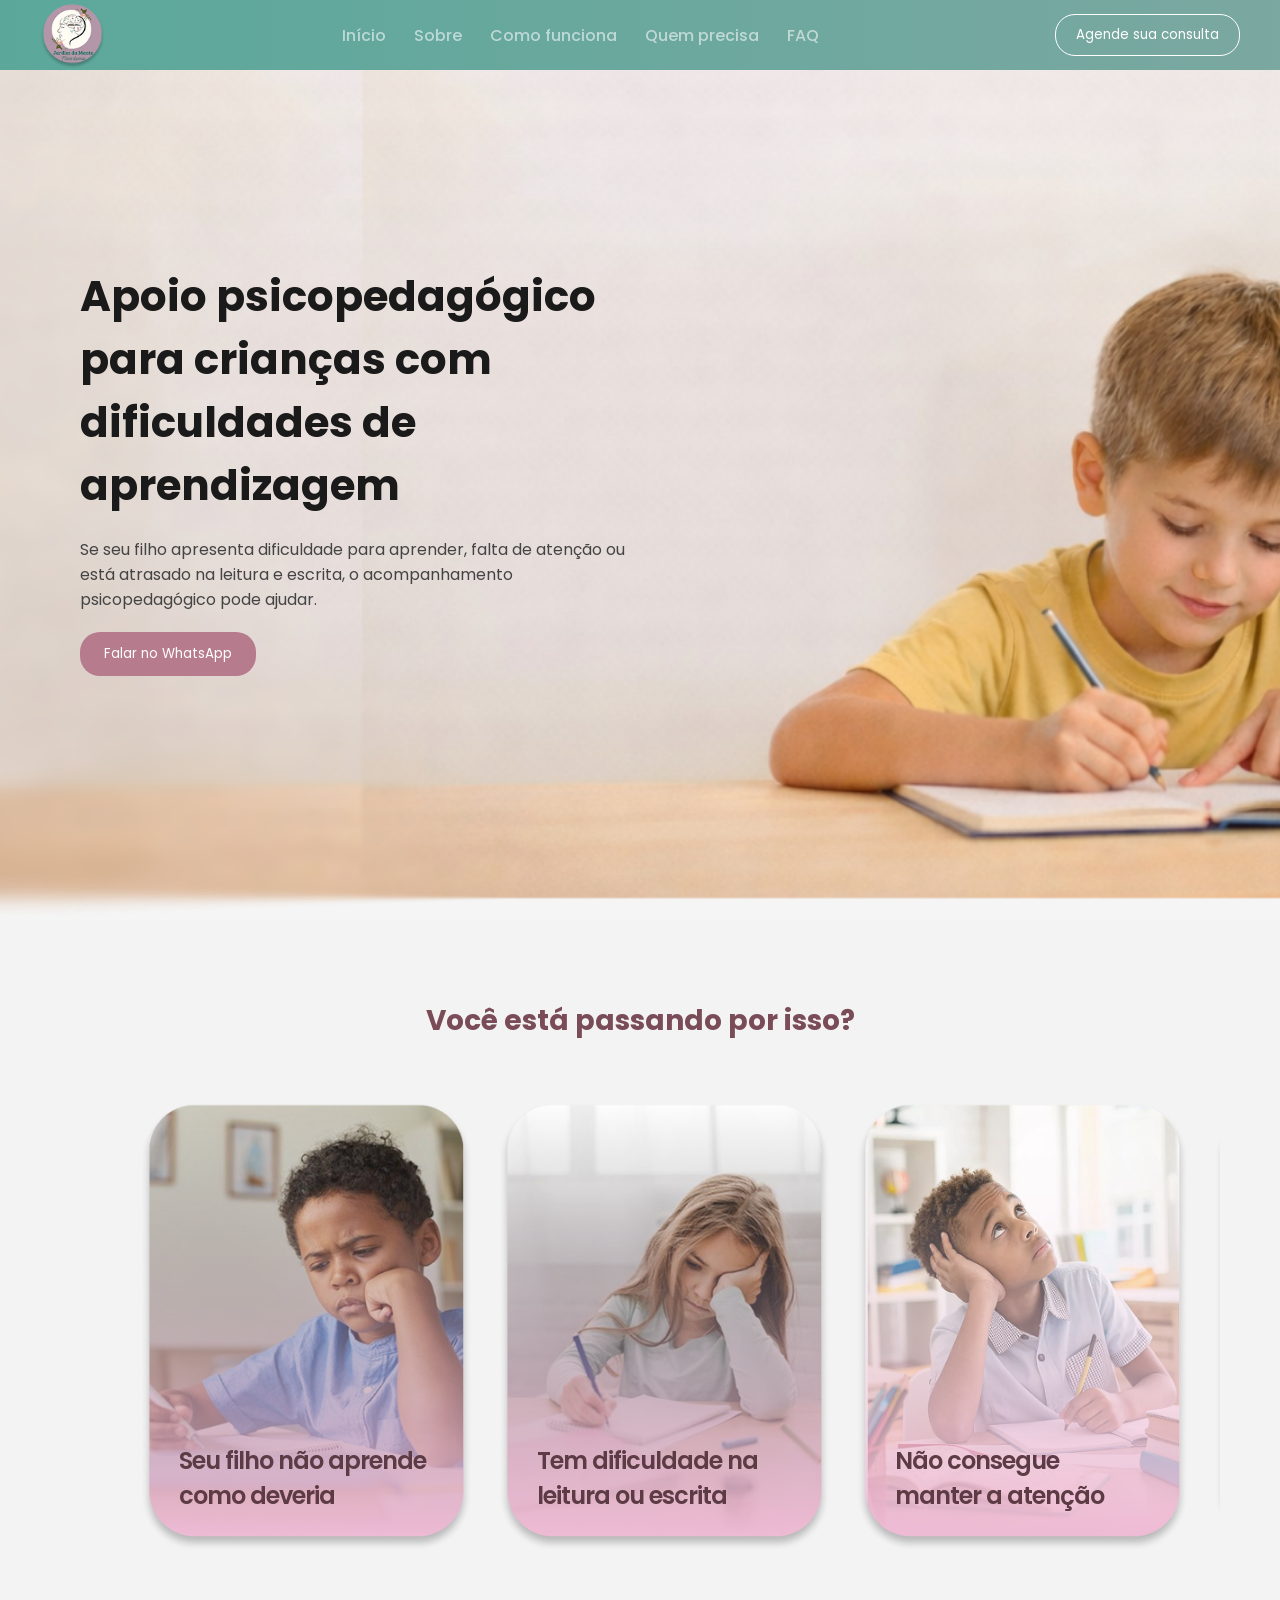
==== index.html @ 5e6b03bd "." ====
<!DOCTYPE html>
<html lang="pt-br">
<head>
  <meta charset="UTF-8">
  <title>Psicopedagogia</title>
  <link rel="stylesheet" href="style.css">

<link rel="icon" href="img/android-chrome-192x192.png" sizes="192x192">
<link rel="icon" href="img/android-chrome-512x512.png" sizes="512x512">
  <link href="https://fonts.googleapis.com/css2?family=Poppins:wght@300;400;500;600;700&display=swap" rel="stylesheet">
</head>
<body>

<header>
  <div class="container-header">

    <div class="logo">
      <img src="img/logo.png" alt="">
    </div>

    <nav>
      <a href="#hero">Início</a>
      <a href="#problema">Sobre</a>
      <a href="#">Como funciona</a>
      <a href="#">Quem precisa</a>
      <a href="#">FAQ</a>
    </nav>

    <button onclick="whatsapp()">Agende sua consulta</button>

  </div>
</header>

<section class="hero" >
  <div class="hero-text" id="hero">
    <h1>
      Apoio psicopedagógico para crianças com dificuldades de aprendizagem
    </h1>

    <p>
      Se seu filho apresenta dificuldade para aprender, falta de atenção ou está atrasado na leitura e escrita,
      o acompanhamento psicopedagógico pode ajudar.
    </p>

    <button onclick="whatsapp()">Falar no WhatsApp</button>
  </div>

  <div class="hero-img"></div>
</section>

<section class="problemas" id="problema">
  <h2>Você está passando por isso?</h2>

  <div class="carrossel">

    <div class="card">
      <img src="img/dor1.png" alt="">
      <p>Seu filho não aprende como deveria</p>
    </div>

    <div class="card">
      <img src="img/dor2.png" alt="">
      <p>Tem dificuldade na leitura ou escrita</p>
    </div>

    <div class="card">
      <img src="img/dor3.png" alt="">
      <p>Não consegue manter a atenção</p>
    </div>

    <div class="card">
      <img src="img/dor4.png" alt="">
      <p>A escola já sinalizou dificuldades</p>
    </div>

    <div class="card">
      <img src="img/dor5.png" alt="">
      <p>Parece estar ficando para trás</p>
    </div>

  </div>
</section>

<script src="script.js"></script>
</body>
</html>
---- style.css ----
*{
  margin: 0;
  padding: 0;
  box-sizing: border-box;
  font-family: 'Poppins', sans-serif;
}   

body{
  background: #f5f5f5;
}
html{
    scroll-behavior: smooth;
}
/* HEADER */
header{
  position: fixed;
  top: 0;
  width: 100%;
  height: 70px;

  z-index: 1000;

  background: linear-gradient(270deg, #d8a7b1, #5ba89b);
  background-size: 400% 400%;
  animation: gradientMove 5s ease infinite;
}

/* 🔥 container centralizado */
.container-header{
  max-width: 1200px;
  margin: 0 auto;

  height: 100%;

  display: flex;
  align-items: center;
  justify-content: space-between;

  padding: 0 0px;
}

/* animação */
@keyframes gradientMove {
  0% { background-position: 0% 50%; }
  50% { background-position: 100% 50%; }
  100% { background-position: 0% 50%; }
}

.logo img{
  width: 65px; /* ajusta aqui se quiser menor */
  height: auto;
  margin-top: 10px;
}
nav a{
  margin: 0 12px;
  font-weight: 500;
  text-decoration: none;
  color: rgba(255, 255, 255, 0.568);
  cursor: pointer;
  transition: all 0.5s ease-in-out;
}
nav a:hover{
    color: white;
}
header button{
  padding: 10px 20px;
  border-radius: 20px;
  border: none;
  background: transparent;
  border: 1px solid white;
  color: white;
  cursor: pointer;
  transition: 0.3s;
}

header button:hover{
  background: white;
  color: black;
}

/* HERO */
.hero{
  height: 100vh;
  padding: 120px 80px;

  display: flex;
  align-items: center;

  background: url('img/hero.png');
  margin-top: 20px;
  background-size: cover;
}
.hero-text{
  width: 50%;
}

.hero-text h1{
  font-size: 42px;
  margin-bottom: 20px;
  color: #1a1a1a;
}

.hero-text p{
  color: #444;
  margin-bottom: 20px;
}
.hero-text button{
  padding: 12px 24px;
  border-radius: 20px;
  border: none;
  background: #b67b8d;
  color: white;
  cursor: pointer;
  transition: 0.3s;
}

.hero-text button:hover{
  transform: scale(1.05);
}

.problemas{
  padding: 80px 60px;
  background: #f3f3f3;
}

.problemas h2{
  text-align: center;
  margin-bottom: 40px;
  font-size: 28px;
  color: #7a4c58;
}

/* 🔥 CARROSSEL */
.carrossel{
  display: flex;
  gap: 25px;

  overflow-x: auto;
  scroll-behavior: smooth;

  padding: 20px 0 20px 80px; /* só esquerda */
}

/* remove barra feia */
.carrossel::-webkit-scrollbar{
  display: none;
}

/* CARD */
.card{
  min-width: 220px;
  height: 450px;

  
  border-radius: 20px;

  overflow: hidden;
  flex-shrink: 0;

  position: relative;
  cursor: grab;
  transition: 0.3s;
}

.card:hover{
  transform: translateY(-5px);
}

/* IMAGEM */
.card img{
  width: 100%;
  height: 100%;
  object-fit: cover;
  border-radius: 32px;
}

/* TEXTO EM CIMA DA IMAGEM */
.card p{
  position: absolute;
  bottom: 0;
  font-weight: 600;
  width: 85%;
  padding: 15px;
  margin: 24px;
  font-size: 24px;
  color: #5c3b44;
  letter-spacing: -1px;
  
}


@media (max-width: 768px){

  .hero{
    flex-direction: column;
    padding: 100px 20px;
    text-align: center;
  }

  .hero-text{
    width: 100%;
  }

  .hero-text h1{
    font-size: 28px;
  }

  .hero-text p{
    font-size: 14px;
  }

}


@media (max-width: 768px){

  nav{
    display: none; /* depois você pode fazer menu hamburguer */
  }

  header{
    padding: 0 20px;
  }

  .logo img{
    width: 35px;
  }

}

@media (max-width: 768px){

  .carrossel{
    padding-left: 20px;
    gap: 15px;
  }

  .card{
    min-width: 180px;
    height: 240px;
  }

}

@media (max-width: 768px){

  h2{
    font-size: 22px;
  }

}
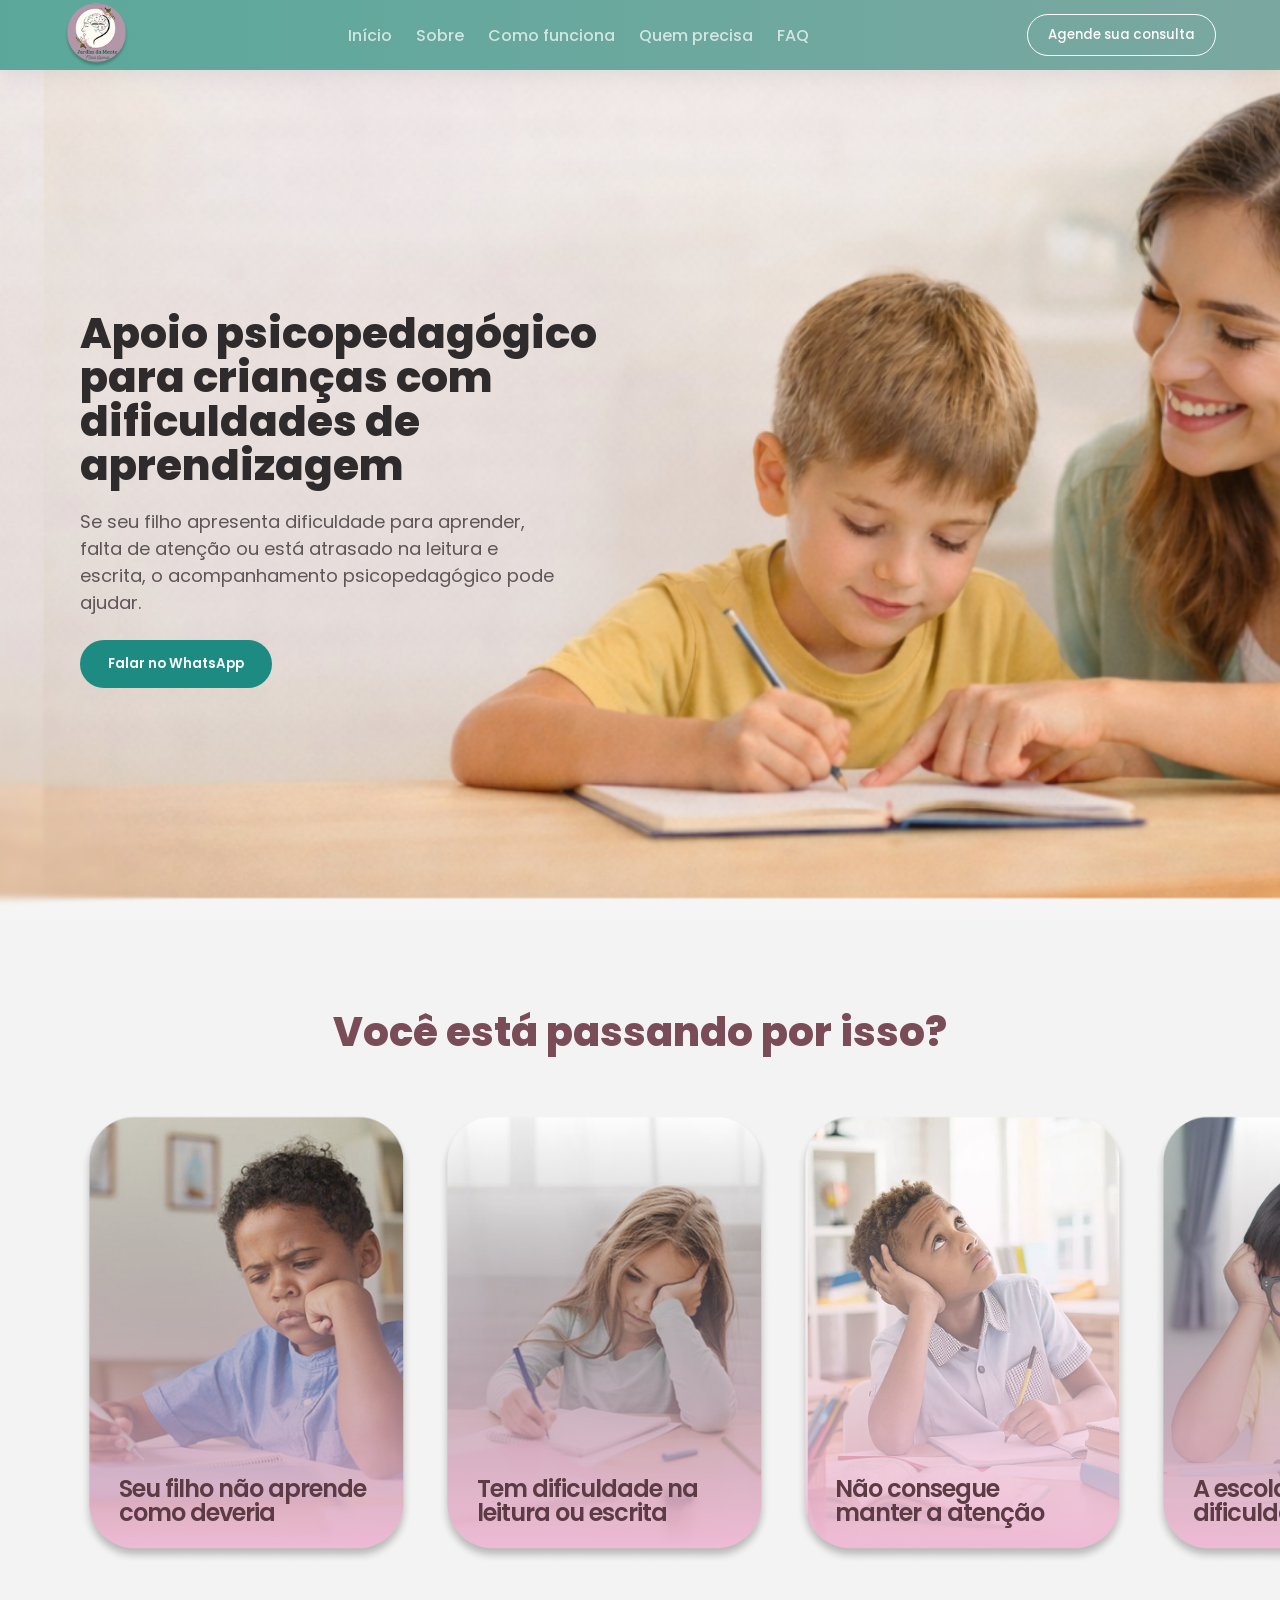
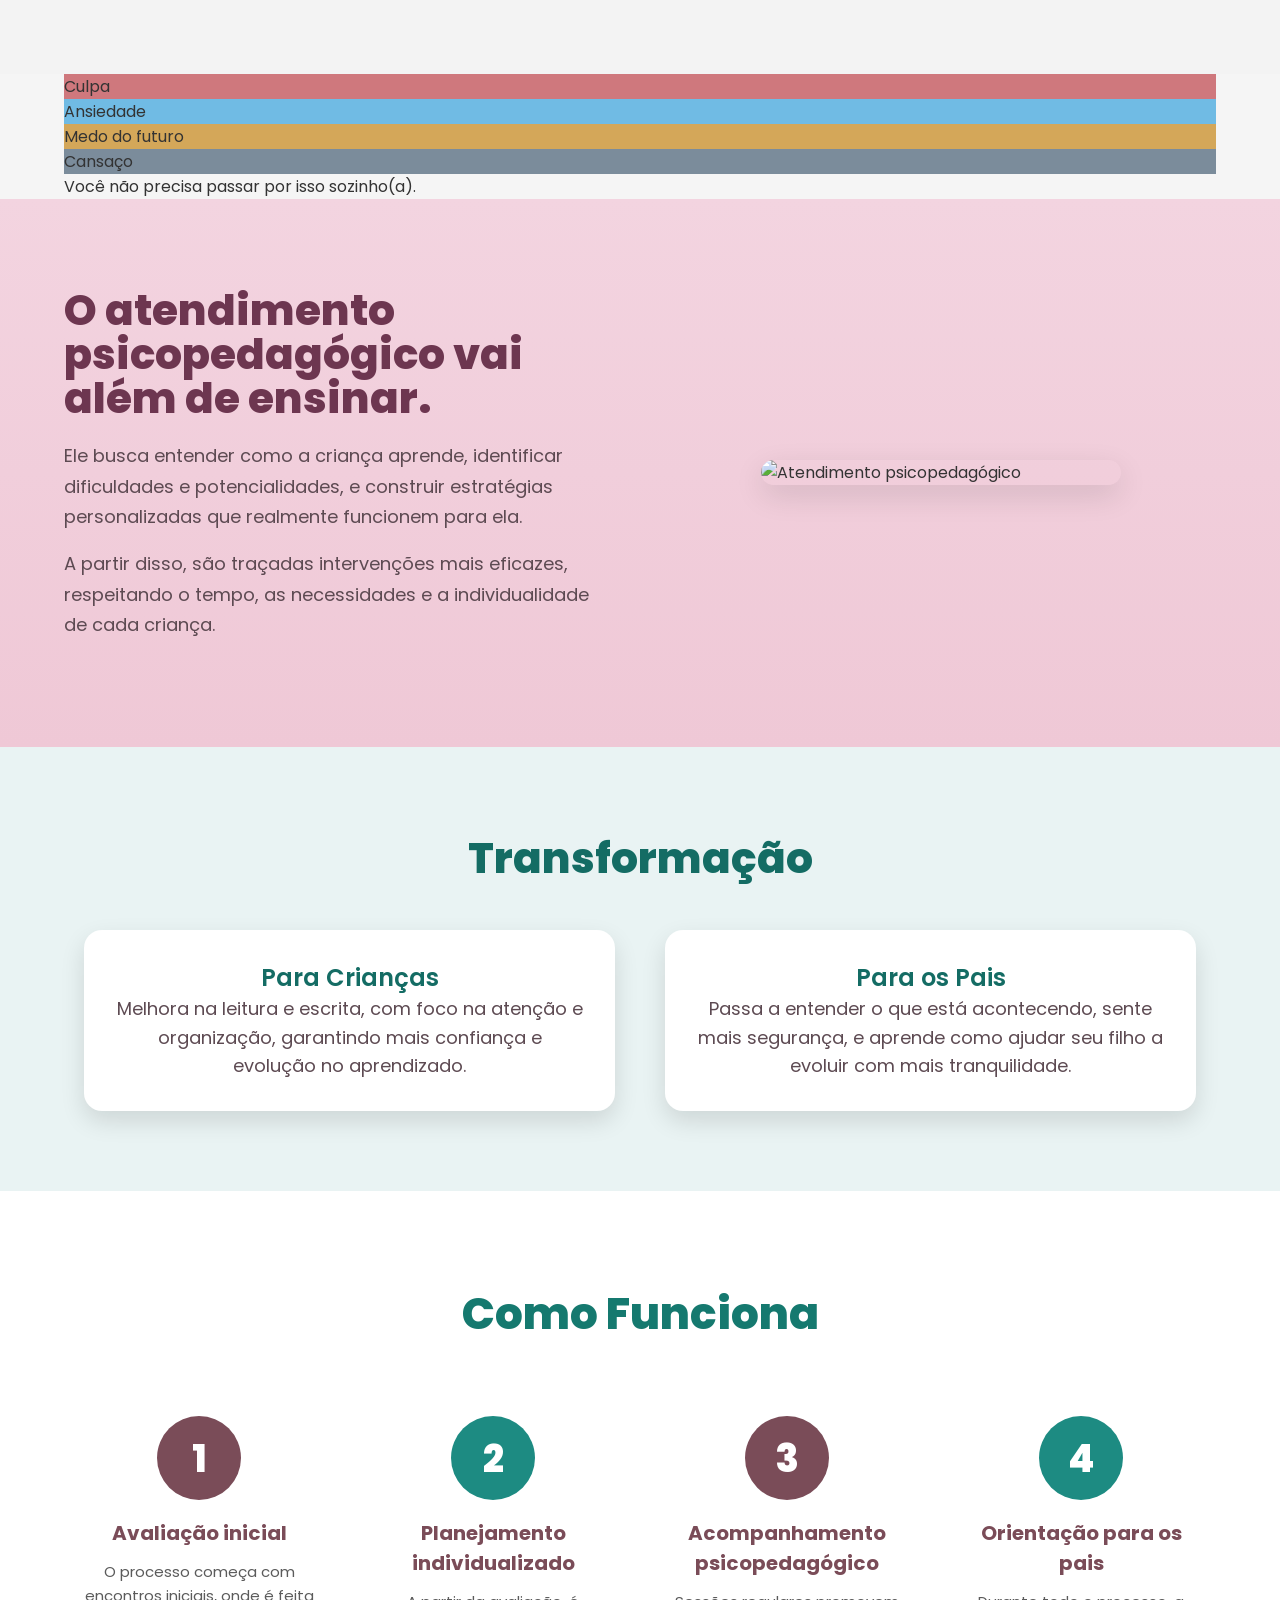
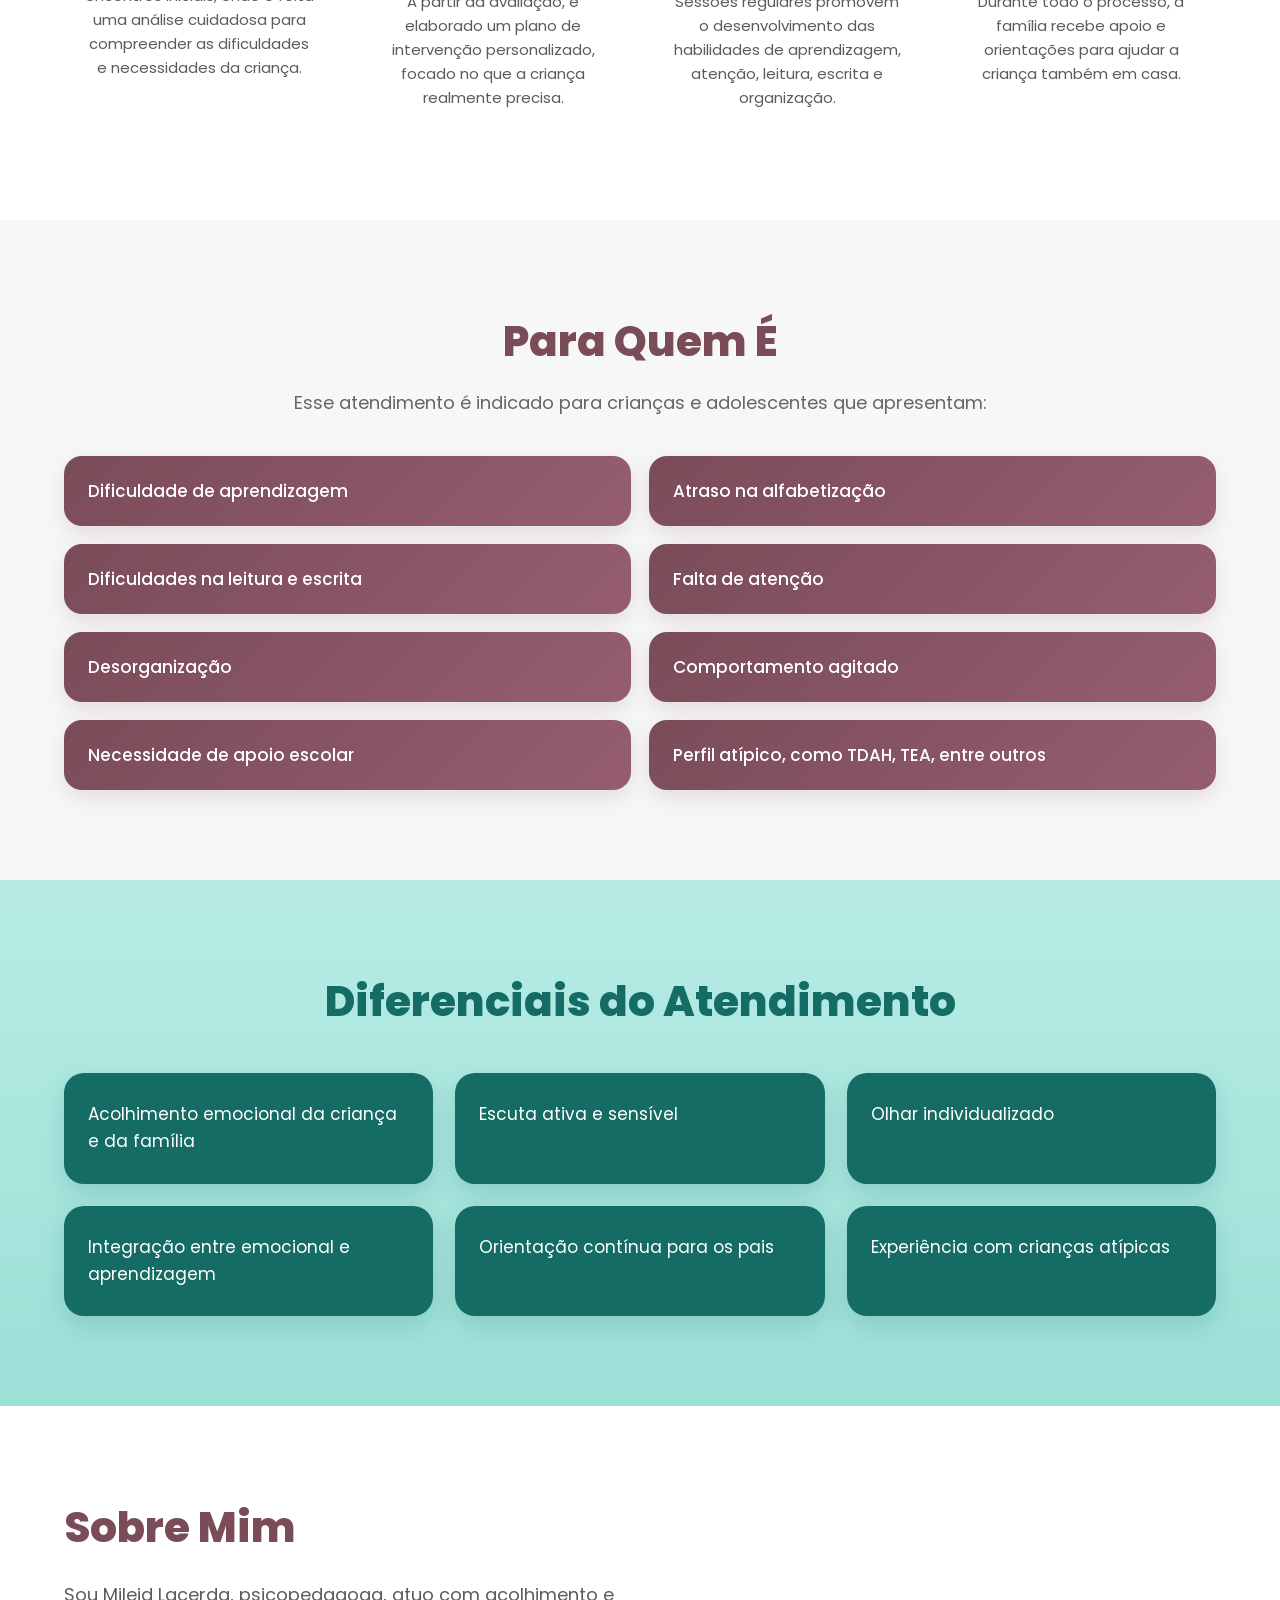
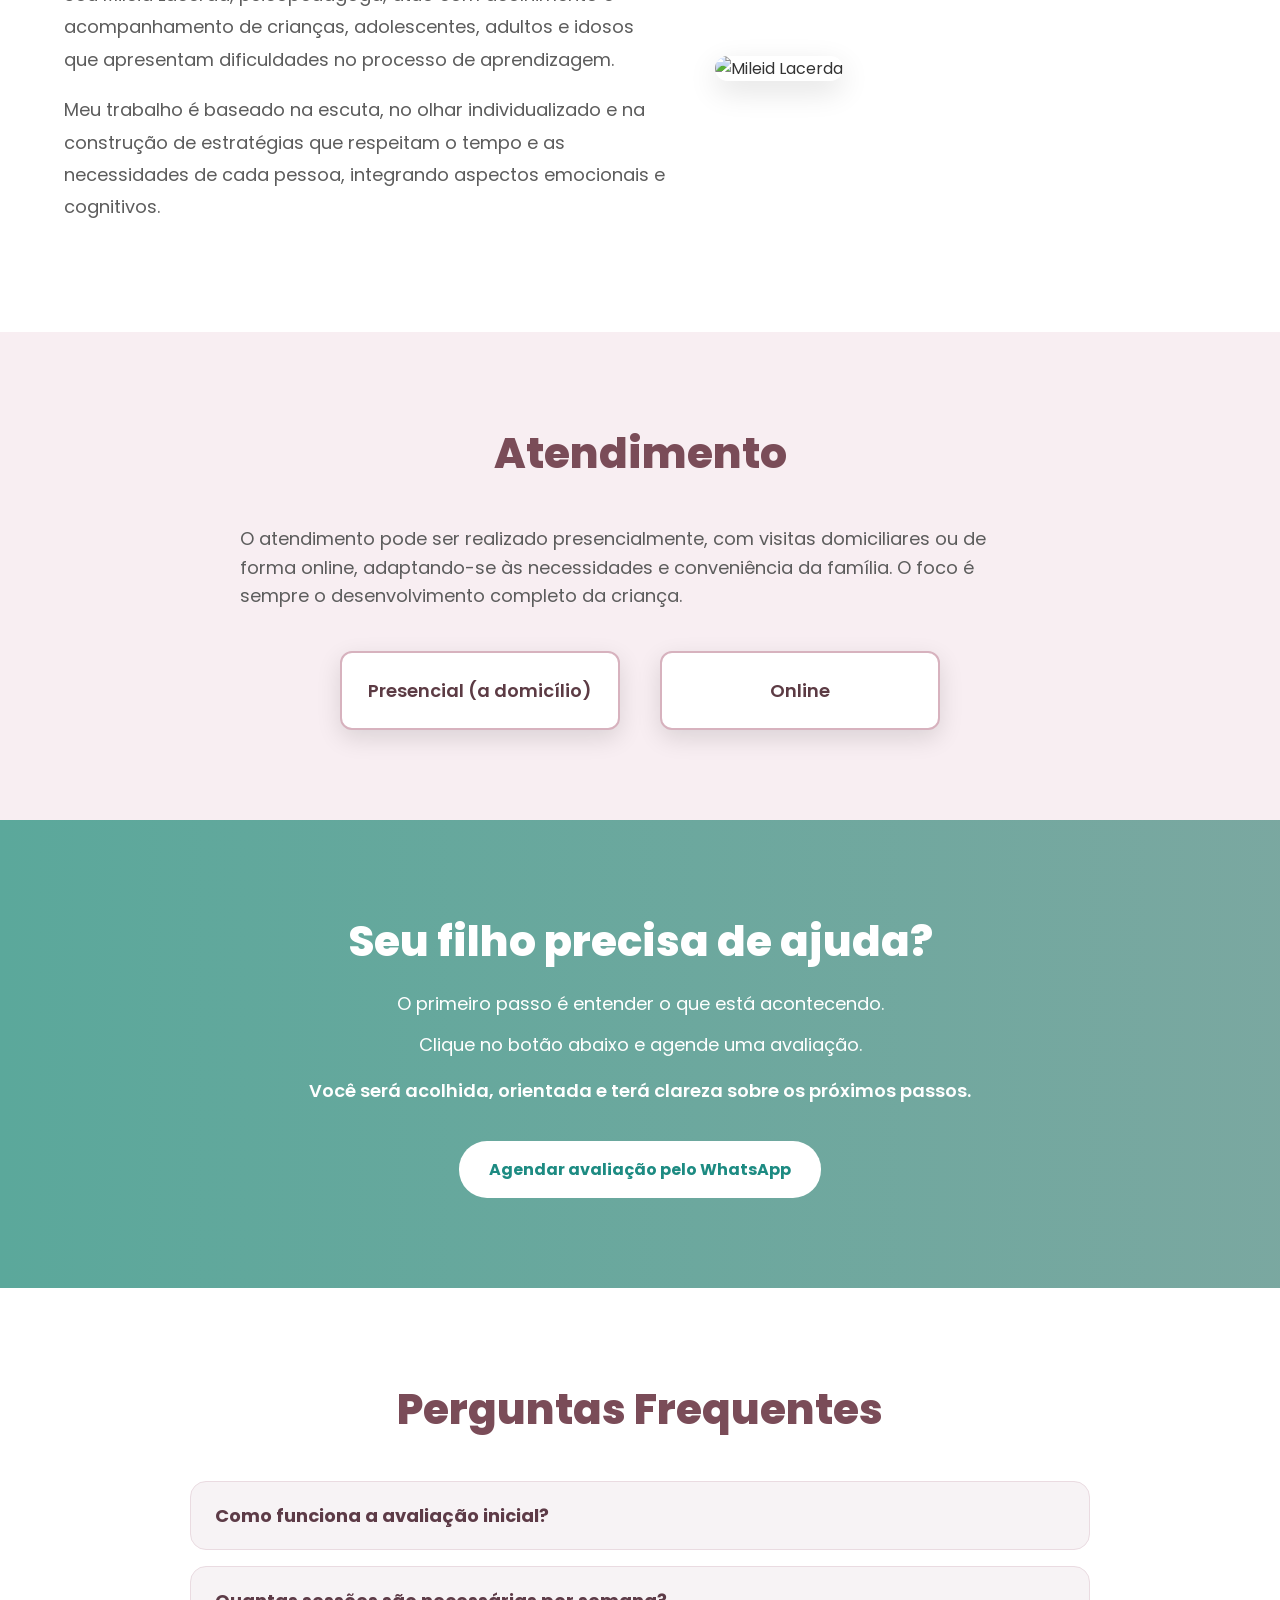
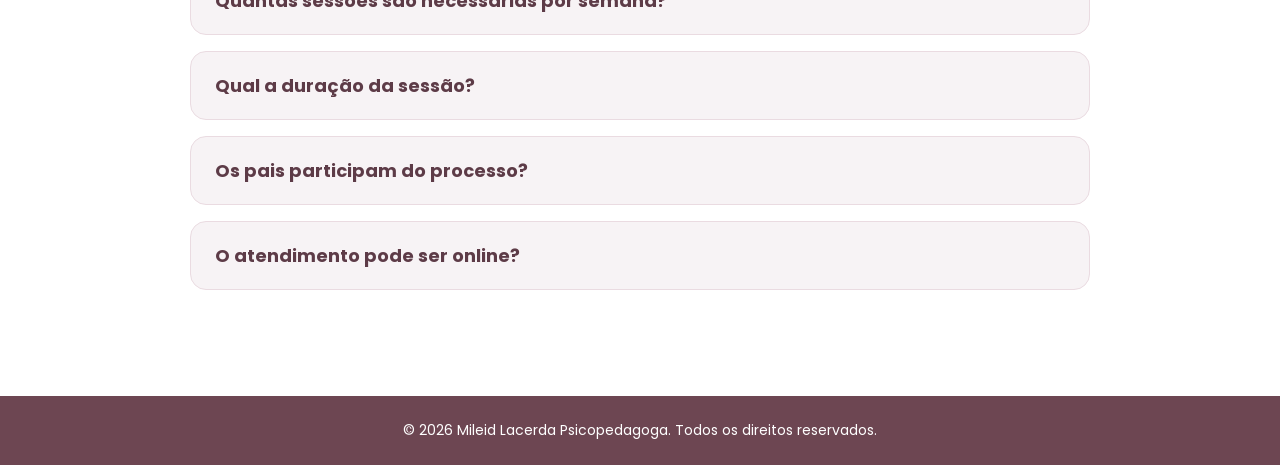
==== commit 0585c36e: "." ====
--- a/index.html
+++ b/index.html
@@ -2,49 +2,44 @@
 <html lang="pt-br">
 <head>
   <meta charset="UTF-8">
-  <title>Psicopedagogia</title>
+  <meta name="viewport" content="width=device-width, initial-scale=1.0">
+  <title>Mileid Lacerda Psicopedagoga</title>
   <link rel="stylesheet" href="style.css">
-
-<link rel="icon" href="img/android-chrome-192x192.png" sizes="192x192">
-<link rel="icon" href="img/android-chrome-512x512.png" sizes="512x512">
-  <link href="https://fonts.googleapis.com/css2?family=Poppins:wght@300;400;500;600;700&display=swap" rel="stylesheet">
+  <link rel="icon" href="img/android-chrome-192x192.png" sizes="192x192">
+  <link rel="icon" href="img/android-chrome-512x512.png" sizes="512x512">
+  <link href="https://fonts.googleapis.com/css2?family=Poppins:wght@300;400;500;600;700;800&display=swap" rel="stylesheet">
 </head>
 <body>
 
 <header>
   <div class="container-header">
-
     <div class="logo">
-      <img src="img/logo.png" alt="">
+      <img src="img/logo.png" alt="Logo Mileid Lacerda">
     </div>
 
     <nav>
       <a href="#hero">Início</a>
       <a href="#problema">Sobre</a>
-      <a href="#">Como funciona</a>
-      <a href="#">Quem precisa</a>
-      <a href="#">FAQ</a>
+      <a href="#como-funciona">Como funciona</a>
+      <a href="#para-quem">Quem precisa</a>
+      <a href="#faq">FAQ</a>
     </nav>
 
     <button onclick="whatsapp()">Agende sua consulta</button>
-
   </div>
 </header>
 
-<section class="hero" >
-  <div class="hero-text" id="hero">
+<section class="hero" id="hero">
+  <div class="hero-text">
     <h1>
       Apoio psicopedagógico para crianças com dificuldades de aprendizagem
     </h1>
-
     <p>
       Se seu filho apresenta dificuldade para aprender, falta de atenção ou está atrasado na leitura e escrita,
       o acompanhamento psicopedagógico pode ajudar.
     </p>
-
     <button onclick="whatsapp()">Falar no WhatsApp</button>
   </div>
-
   <div class="hero-img"></div>
 </section>
 
@@ -52,34 +47,256 @@
   <h2>Você está passando por isso?</h2>
 
   <div class="carrossel">
-
     <div class="card">
       <img src="img/dor1.png" alt="">
       <p>Seu filho não aprende como deveria</p>
     </div>
-
     <div class="card">
       <img src="img/dor2.png" alt="">
       <p>Tem dificuldade na leitura ou escrita</p>
     </div>
-
     <div class="card">
       <img src="img/dor3.png" alt="">
       <p>Não consegue manter a atenção</p>
     </div>
-
     <div class="card">
       <img src="img/dor4.png" alt="">
       <p>A escola já sinalizou dificuldades</p>
     </div>
-
     <div class="card">
       <img src="img/dor5.png" alt="">
       <p>Parece estar ficando para trás</p>
     </div>
-
-  </div>
-</section>
+  </div>
+</section>
+
+
+  <div class="container">
+    <div class="section">
+      <div class="item" style="background-color: rgba(198, 89, 96, 0.8);">Culpa</div>
+      <div class="item" style="background-color: rgba(79, 173, 224, 0.8);">Ansiedade</div>
+      <div class="item" style="background-color: rgba(204, 148, 50, 0.8);">Medo do futuro</div>
+      <div class="item" style="background-color: rgba(93, 114, 133, 0.8);">Cansaço</div>
+    </div>
+
+    <p class="cta">Você não precisa passar por isso sozinho(a).</p>
+  </div>
+
+
+
+<section class="como-funciona-texto">
+  <div class="container">
+    <div class="texto-box">
+      <h2>O atendimento psicopedagógico vai além de ensinar.</h2>
+      <p>
+        Ele busca entender como a criança aprende, identificar dificuldades e potencialidades,
+        e construir estratégias personalizadas que realmente funcionem para ela.
+      </p>
+      <p>
+        A partir disso, são traçadas intervenções mais eficazes, respeitando o tempo,
+        as necessidades e a individualidade de cada criança.
+      </p>
+    </div>
+
+    <div class="imagem-box">
+      <img src="img/como-funciona.png" alt="Atendimento psicopedagógico">
+    </div>
+  </div>
+</section>
+
+<section class="transformacao">
+  <div class="container">
+    <h2>Transformação</h2>
+    <div class="transformacao-grid">
+      <div class="transformacao-item">
+        <h3>Para Crianças</h3>
+        <p>Melhora na leitura e escrita, com foco na atenção e organização, garantindo mais confiança e evolução no aprendizado.</p>
+      </div>
+      <div class="transformacao-item">
+        <h3>Para os Pais</h3>
+        <p>Passa a entender o que está acontecendo, sente mais segurança, e aprende como ajudar seu filho a evoluir com mais tranquilidade.</p>
+      </div>
+    </div>
+  </div>
+</section>
+
+<section class="passos" id="como-funciona">
+  <div class="container">
+    <h2>Como Funciona</h2>
+
+    <div class="passos-grid">
+      <div class="passo">
+        <div class="numero">1</div>
+        <h3>Avaliação inicial</h3>
+        <p>
+          O processo começa com encontros iniciais, onde é feita uma análise cuidadosa para compreender as dificuldades e necessidades da criança.
+        </p>
+      </div>
+
+      <div class="passo">
+        <div class="numero">2</div>
+        <h3>Planejamento individualizado</h3>
+        <p>
+          A partir da avaliação, é elaborado um plano de intervenção personalizado, focado no que a criança realmente precisa.
+        </p>
+      </div>
+
+      <div class="passo">
+        <div class="numero">3</div>
+        <h3>Acompanhamento psicopedagógico</h3>
+        <p>
+          Sessões regulares promovem o desenvolvimento das habilidades de aprendizagem, atenção, leitura, escrita e organização.
+        </p>
+      </div>
+
+      <div class="passo">
+        <div class="numero">4</div>
+        <h3>Orientação para os pais</h3>
+        <p>
+          Durante todo o processo, a família recebe apoio e orientações para ajudar a criança também em casa.
+        </p>
+      </div>
+    </div>
+  </div>
+</section>
+
+<section class="para-quem" id="para-quem">
+  <div class="container">
+    <h2>Para Quem É</h2>
+    <p class="subtitulo-secao">
+      Esse atendimento é indicado para crianças e adolescentes que apresentam:
+    </p>
+
+    <div class="lista-grid">
+      <div class="item-lista">Dificuldade de aprendizagem</div>
+      <div class="item-lista">Atraso na alfabetização</div>
+      <div class="item-lista">Dificuldades na leitura e escrita</div>
+      <div class="item-lista">Falta de atenção</div>
+      <div class="item-lista">Desorganização</div>
+      <div class="item-lista">Comportamento agitado</div>
+      <div class="item-lista">Necessidade de apoio escolar</div>
+      <div class="item-lista">Perfil atípico, como TDAH, TEA, entre outros</div>
+    </div>
+  </div>
+</section>
+
+<section class="diferenciais">
+  <div class="container">
+    <h2>Diferenciais do Atendimento</h2>
+
+    <div class="diferenciais-grid">
+      <div class="diferencial-card">Acolhimento emocional da criança e da família</div>
+      <div class="diferencial-card">Escuta ativa e sensível</div>
+      <div class="diferencial-card">Olhar individualizado</div>
+      <div class="diferencial-card">Integração entre emocional e aprendizagem</div>
+      <div class="diferencial-card">Orientação contínua para os pais</div>
+      <div class="diferencial-card">Experiência com crianças atípicas</div>
+    </div>
+  </div>
+</section>
+
+<section class="sobre-mim">
+  <div class="container sobre-grid">
+    <div class="sobre-texto">
+      <h2>Sobre Mim</h2>
+      <p>
+        Sou Mileid Lacerda, psicopedagoga, atuo com acolhimento e acompanhamento de
+        crianças, adolescentes, adultos e idosos que apresentam dificuldades no
+        processo de aprendizagem.
+      </p>
+
+      <p>
+        Meu trabalho é baseado na escuta, no olhar individualizado e na construção
+        de estratégias que respeitam o tempo e as necessidades de cada pessoa,
+        integrando aspectos emocionais e cognitivos.
+      </p>
+    </div>
+
+    <div class="sobre-imagem">
+      <img src="img/sobre-mim.png" alt="Mileid Lacerda">
+    </div>
+  </div>
+</section>
+
+<section class="atendimento">
+  <div class="container">
+    <h2>Atendimento</h2>
+    <p>
+      O atendimento pode ser realizado presencialmente, com visitas domiciliares ou de forma online, adaptando-se às necessidades e conveniência da família. O foco é sempre o desenvolvimento completo da criança.
+    </p>
+    <div class="atendimento-box">
+      <div class="atendimento-item">Presencial (a domicílio)</div>
+      <div class="atendimento-item">Online</div>
+    </div>
+  </div>
+</section>
+
+<section class="cta-final">
+  <div class="container cta-box">
+    <h2>Seu filho precisa de ajuda?</h2>
+    <p>
+      O primeiro passo é entender o que está acontecendo.
+    </p>
+    <p>
+      Clique no botão abaixo e agende uma avaliação.
+    </p>
+    <p class="cta-destaque">
+      Você será acolhida, orientada e terá clareza sobre os próximos passos.
+    </p>
+
+    <button onclick="whatsapp()">Agendar avaliação pelo WhatsApp</button>
+  </div>
+</section>
+
+<section class="faq" id="faq">
+  <div class="container">
+    <h2>Perguntas Frequentes</h2>
+
+    <div class="faq-lista">
+      <details>
+        <summary>Como funciona a avaliação inicial?</summary>
+        <p>
+          Ela acontece nos primeiros encontros, até o 4º, onde analisamos o funcionamento
+          da criança para definir a melhor abordagem.
+        </p>
+      </details>
+
+      <details>
+        <summary>Quantas sessões são necessárias por semana?</summary>
+        <p>
+          O ideal são 2 sessões semanais, mas isso pode ser ajustado conforme a necessidade da família.
+        </p>
+      </details>
+
+      <details>
+        <summary>Qual a duração da sessão?</summary>
+        <p>
+          Cada sessão tem duração de 50 minutos.
+        </p>
+      </details>
+
+      <details>
+        <summary>Os pais participam do processo?</summary>
+        <p>
+          Sim. Você recebe orientações para ajudar seu filho também em casa.
+        </p>
+      </details>
+
+      <details>
+        <summary>O atendimento pode ser online?</summary>
+        <p>
+          Sim, também realizo atendimento online.
+        </p>
+      </details>
+    </div>
+  </div>
+</section>
+
+<footer>
+  <div class="container">
+    <p>© 2026 Mileid Lacerda Psicopedagoga. Todos os direitos reservados.</p>
+  </div>
+</footer>
 
 <script src="script.js"></script>
 </body>
--- a/style.css
+++ b/style.css
@@ -3,43 +3,46 @@
   padding: 0;
   box-sizing: border-box;
   font-family: 'Poppins', sans-serif;
-}   
+}
+
+html{
+  scroll-behavior: smooth;
+}
 
 body{
   background: #f5f5f5;
-}
-html{
-    scroll-behavior: smooth;
-}
+  color: #333;
+}
+
+.container{
+  max-width: 1200px;
+  margin: 0 auto;
+  padding: 0 24px;
+}
+
 /* HEADER */
 header{
   position: fixed;
   top: 0;
   width: 100%;
   height: 70px;
-
   z-index: 1000;
-
   background: linear-gradient(270deg, #d8a7b1, #5ba89b);
   background-size: 400% 400%;
   animation: gradientMove 5s ease infinite;
-}
-
-/* 🔥 container centralizado */
+  box-shadow: 0 4px 20px rgba(0,0,0,0.08);
+}
+
 .container-header{
   max-width: 1200px;
   margin: 0 auto;
-
   height: 100%;
-
   display: flex;
   align-items: center;
   justify-content: space-between;
-
-  padding: 0 0px;
-}
-
-/* animação */
+  padding: 0 24px;
+}
+
 @keyframes gradientMove {
   0% { background-position: 0% 50%; }
   50% { background-position: 100% 50%; }
@@ -47,126 +50,137 @@
 }
 
 .logo img{
-  width: 65px; /* ajusta aqui se quiser menor */
+  width: 65px;
   height: auto;
-  margin-top: 10px;
-}
+  margin-top: 8px;
+}
+
+nav{
+  display: flex;
+  align-items: center;
+}
+
 nav a{
   margin: 0 12px;
   font-weight: 500;
   text-decoration: none;
-  color: rgba(255, 255, 255, 0.568);
+  color: rgba(255, 255, 255, 0.7);
   cursor: pointer;
-  transition: all 0.5s ease-in-out;
-}
+  transition: all 0.3s ease-in-out;
+}
+
 nav a:hover{
-    color: white;
-}
+  color: white;
+}
+
 header button{
   padding: 10px 20px;
-  border-radius: 20px;
-  border: none;
+  border-radius: 22px;
+  border: 1px solid white;
   background: transparent;
-  border: 1px solid white;
   color: white;
   cursor: pointer;
   transition: 0.3s;
+  font-weight: 500;
 }
 
 header button:hover{
   background: white;
-  color: black;
+  color: #333;
 }
 
 /* HERO */
 .hero{
-  height: 100vh;
-  padding: 120px 80px;
-
+  min-height: 100vh;
+  padding: 140px 80px 80px;
   display: flex;
   align-items: center;
-
-  background: url('img/hero.png');
+  background: url('img/hero.png') center/cover no-repeat;
   margin-top: 20px;
-  background-size: cover;
-}
+}
+
 .hero-text{
   width: 50%;
+  max-width: 620px;
 }
 
 .hero-text h1{
   font-size: 42px;
+  line-height: 1.05;
   margin-bottom: 20px;
-  color: #1a1a1a;
+  color: #2f2b2c;
+  font-weight: 800;
 }
 
 .hero-text p{
-  color: #444;
-  margin-bottom: 20px;
-}
+  color: #5e5557;
+  margin-bottom: 24px;
+  font-size: 18px;
+  max-width: 480px;
+}
+
 .hero-text button{
-  padding: 12px 24px;
-  border-radius: 20px;
+  padding: 14px 28px;
+  border-radius: 24px;
   border: none;
-  background: #b67b8d;
+  background: #1d8b82;
   color: white;
   cursor: pointer;
   transition: 0.3s;
+  font-weight: 600;
 }
 
 .hero-text button:hover{
   transform: scale(1.05);
 }
 
+/* PROBLEMAS */
 .problemas{
-  padding: 80px 60px;
+  padding: 90px 0;
   background: #f3f3f3;
 }
 
 .problemas h2{
   text-align: center;
   margin-bottom: 40px;
-  font-size: 28px;
+  font-size: 40px;
+  line-height: 1.1;
   color: #7a4c58;
-}
-
-/* 🔥 CARROSSEL */
+  font-weight: 800;
+}
+
 .carrossel{
   display: flex;
   gap: 25px;
-
   overflow-x: auto;
   scroll-behavior: smooth;
-
-  padding: 20px 0 20px 80px; /* só esquerda */
-}
-
-/* remove barra feia */
+  padding: 20px 24px 20px 80px;
+  cursor: grab;
+}
+
+.carrossel.dragging{
+  cursor: grabbing;
+}
+
 .carrossel::-webkit-scrollbar{
   display: none;
 }
 
-/* CARD */
 .card{
   min-width: 220px;
   height: 450px;
-
-  
   border-radius: 20px;
-
   overflow: hidden;
   flex-shrink: 0;
-
   position: relative;
-  cursor: grab;
   transition: 0.3s;
+  user-select: none;
 }
 
 .card:hover{
   transform: translateY(-5px);
 }
 
-/* IMAGEM */
 .card img{
   width: 100%;
   height: 100%;
@@ -174,7 +188,6 @@
   border-radius: 32px;
 }
 
-/* TEXTO EM CIMA DA IMAGEM */
 .card p{
   position: absolute;
   bottom: 0;
@@ -183,18 +196,420 @@
   padding: 15px;
   margin: 24px;
   font-size: 24px;
+  line-height: 1;
   color: #5c3b44;
   letter-spacing: -1px;
-  
-}
-
+}
+
+/* COMO FUNCIONA TEXTO */
+.como-funciona-texto{
+  padding: 90px 0;
+  background: linear-gradient(180deg, #f3d4e0 0%, #efc8d6 100%);
+}
+
+.como-funciona-texto .container{
+  display: flex;
+  align-items: center;
+  justify-content: space-between;
+  gap: 50px;
+}
+
+.texto-box{
+  flex: 1;
+}
+
+.texto-box h2{
+  font-size: 42px;
+  line-height: 1.05;
+  color: #6d3650;
+  margin-bottom: 20px;
+  font-weight: 800;
+}
+
+.texto-box p{
+  font-size: 18px;
+  color: #5d4a52;
+  margin-bottom: 16px;
+  line-height: 1.7;
+}
+
+.imagem-box{
+  flex: 1;
+  display: flex;
+  justify-content: center;
+}
+
+.imagem-box img{
+  width: 100%;
+  max-width: 360px;
+  border-radius: 28px;
+  object-fit: cover;
+  box-shadow: 0 10px 30px rgba(0,0,0,0.12);
+}
+
+/* PASSOS */
+.passos{
+  padding: 90px 0;
+  background: #fff;
+}
+
+.passos h2{
+  text-align: center;
+  font-size: 44px;
+  color: #15796f;
+  margin-bottom: 50px;
+  font-weight: 800;
+}
+
+.passos-grid{
+  display: grid;
+  grid-template-columns: repeat(4, 1fr);
+  gap: 24px;
+}
+
+.passo{
+  text-align: center;
+  padding: 20px;
+}
+
+.numero{
+  width: 84px;
+  height: 84px;
+  border-radius: 50%;
+  margin: 0 auto 18px;
+  background: #7a4c58;
+  color: white;
+  display: flex;
+  align-items: center;
+  justify-content: center;
+  font-size: 38px;
+  font-weight: 800;
+}
+
+.passo:nth-child(even) .numero{
+  background: #1d8b82;
+}
+
+.passo h3{
+  font-size: 20px;
+  color: #7a4c58;
+  margin-bottom: 12px;
+  font-weight: 700;
+}
+
+.passo p{
+  font-size: 15px;
+  line-height: 1.6;
+  color: #5b5b5b;
+}
+
+/* PARA QUEM */
+.para-quem{
+  padding: 90px 0;
+  background: #f7f7f7;
+}
+
+.para-quem h2{
+  text-align: center;
+  font-size: 42px;
+  color: #7a4c58;
+  margin-bottom: 16px;
+  font-weight: 800;
+}
+
+.subtitulo-secao{
+  text-align: center;
+  max-width: 700px;
+  margin: 0 auto 40px;
+  color: #666;
+  font-size: 18px;
+}
+
+.lista-grid{
+  display: grid;
+  grid-template-columns: repeat(2, 1fr);
+  gap: 18px;
+}
+
+.item-lista{
+  background: linear-gradient(135deg, #7a4c58, #965d72);
+  color: white;
+  padding: 22px 24px;
+  border-radius: 18px;
+  font-size: 17px;
+  font-weight: 500;
+  box-shadow: 0 8px 20px rgba(122, 76, 88, 0.15);
+}
+
+/* DIFERENCIAIS */
+.diferenciais{
+  padding: 90px 0;
+  background: linear-gradient(180deg, #b7ece5 0%, #9ce0d7 100%);
+}
+
+.diferenciais h2{
+  text-align: center;
+  font-size: 42px;
+  color: #146c64;
+  margin-bottom: 40px;
+  font-weight: 800;
+}
+
+.diferenciais-grid{
+  display: grid;
+  grid-template-columns: repeat(3, 1fr);
+  gap: 22px;
+}
+
+.diferencial-card{
+  background: #146c64;
+  color: white;
+  border-radius: 20px;
+  padding: 28px 24px;
+  font-size: 17px;
+  line-height: 1.6;
+  box-shadow: 0 10px 24px rgba(20, 108, 100, 0.18);
+}
+
+/* SOBRE MIM */
+.sobre-mim{
+  padding: 90px 0;
+  background: #fff;
+}
+
+.sobre-grid{
+  display: flex;
+  align-items: center;
+  gap: 50px;
+}
+
+.sobre-texto{
+  flex: 1.2;
+}
+
+.sobre-texto h2{
+  font-size: 42px;
+  color: #7a4c58;
+  margin-bottom: 20px;
+  font-weight: 800;
+}
+
+.sobre-texto p{
+  font-size: 18px;
+  color: #5c5c5c;
+  line-height: 1.8;
+  margin-bottom: 18px;
+}
+
+.sobre-imagem{
+  flex: 1;
+}
+
+.sobre-imagem img{
+  width: 100%;
+  border-radius: 28px;
+  object-fit: cover;
+  box-shadow: 0 10px 30px rgba(0,0,0,0.12);
+}
+
+/* ATENDIMENTO */
+.atendimento{
+  padding: 90px 0;
+  background: #f8eef2;
+}
+
+.atendimento h2{
+  text-align: center;
+  font-size: 42px;
+  color: #7a4c58;
+  margin-bottom: 40px;
+  font-weight: 800;
+}
+
+.atendimento-box{
+  display: flex;
+  justify-content: center;
+  gap: 24px;
+  flex-wrap: wrap;
+}
+
+.atendimento-item{
+  background: white;
+  border: 2px solid #d7b2be;
+  padding: 22px 28px;
+  border-radius: 18px;
+  font-size: 18px;
+  font-weight: 600;
+  color: #5e4150;
+  min-width: 280px;
+  text-align: center;
+}
+
+/* CTA FINAL */
+.cta-final{
+  padding: 90px 0;
+  background: linear-gradient(270deg, #d8a7b1, #5ba89b);
+  background-size: 400% 400%;
+  animation: gradientMove 5s ease infinite;
+}
+
+.cta-box{
+  text-align: center;
+  color: white;
+}
+
+.cta-box h2{
+  font-size: 42px;
+  margin-bottom: 16px;
+  font-weight: 800;
+}
+
+.cta-box p{
+  font-size: 18px;
+  line-height: 1.7;
+  margin-bottom: 10px;
+}
+
+.cta-destaque{
+  font-weight: 600;
+  margin-top: 16px;
+}
+
+.cta-box button{
+  margin-top: 24px;
+  padding: 16px 30px;
+  border-radius: 28px;
+  border: none;
+  background: white;
+  color: #1d8b82;
+  font-size: 16px;
+  font-weight: 700;
+  cursor: pointer;
+  transition: 0.3s;
+}
+
+.cta-box button:hover{
+  transform: scale(1.05);
+}
+
+/* FAQ */
+.faq{
+  padding: 90px 0;
+  background: #ffffff;
+}
+
+.faq h2{
+  text-align: center;
+  font-size: 42px;
+  color: #7a4c58;
+  margin-bottom: 40px;
+  font-weight: 800;
+}
+
+.faq-lista{
+  max-width: 900px;
+  margin: 0 auto;
+}
+
+.faq-lista details{
+  background: #f7f3f5;
+  border: 1px solid #eadbe1;
+  border-radius: 16px;
+  padding: 20px 24px;
+  margin-bottom: 16px;
+}
+
+.faq-lista summary{
+  cursor: pointer;
+  font-size: 18px;
+  font-weight: 700;
+  color: #5d3b47;
+  list-style: none;
+}
+
+.faq-lista summary::-webkit-details-marker{
+  display: none;
+}
+
+.faq-lista p{
+  margin-top: 14px;
+  line-height: 1.7;
+  color: #666;
+  font-size: 16px;
+}
+
+/* FOOTER */
+footer{
+  background: #6d4652;
+  padding: 24px 0;
+  text-align: center;
+}
+
+footer p{
+  color: white;
+  font-size: 14px;
+}
+
+/* RESPONSIVO */
+@media (max-width: 1024px){
+  nav{
+    display: none;
+  }
+
+  .hero{
+    padding: 140px 40px 80px;
+  }
+
+  .hero-text{
+    width: 65%;
+  }
+
+  .passos-grid{
+    grid-template-columns: repeat(2, 1fr);
+  }
+
+  .diferenciais-grid{
+    grid-template-columns: repeat(2, 1fr);
+  }
+
+  .como-funciona-texto .container,
+  .sobre-grid{
+    flex-direction: column;
+  }
+
+  .texto-box,
+  .imagem-box,
+  .sobre-texto,
+  .sobre-imagem{
+    width: 100%;
+  }
+}
 
 @media (max-width: 768px){
+  header{
+    height: auto;
+    padding: 10px 0;
+  }
+
+  .container-header{
+    flex-wrap: wrap;
+    justify-content: center;
+    gap: 10px;
+  }
+
+  .logo img{
+    width: 55px;
+  }
+
+  header button{
+    padding: 10px 16px;
+    font-size: 14px;
+  }
 
   .hero{
-    flex-direction: column;
-    padding: 100px 20px;
-    text-align: center;
+    min-height: auto;
+    padding: 130px 24px 60px;
+    background-position: center;
   }
 
   .hero-text{
@@ -202,50 +617,240 @@
   }
 
   .hero-text h1{
-    font-size: 28px;
+    font-size: 34px;
   }
 
   .hero-text p{
-    font-size: 14px;
-  }
-
-}
-
-
-@media (max-width: 768px){
-
-  nav{
-    display: none; /* depois você pode fazer menu hamburguer */
-  }
-
-  header{
-    padding: 0 20px;
-  }
-
-  .logo img{
-    width: 35px;
-  }
-
-}
-
-@media (max-width: 768px){
+    font-size: 16px;
+  }
+
+  .problemas{
+    padding: 70px 0;
+  }
+
+  .problemas h2,
+  .texto-box h2,
+  .passos h2,
+  .para-quem h2,
+  .diferenciais h2,
+  .sobre-texto h2,
+  .atendimento h2,
+  .cta-box h2,
+  .faq h2{
+    font-size: 32px;
+  }
+
+  .card{
+    min-width: 190px;
+    height: 380px;
+  }
+
+  .card p{
+    font-size: 20px;
+  }
 
   .carrossel{
-    padding-left: 20px;
-    gap: 15px;
-  }
-
-  .card{
-    min-width: 180px;
-    height: 240px;
-  }
-
-}
-
-@media (max-width: 768px){
-
-  h2{
-    font-size: 22px;
-  }
-
+    padding-left: 24px;
+  }
+
+  .passos-grid,
+  .lista-grid,
+  .diferenciais-grid{
+    grid-template-columns: 1fr;
+  }
+
+  .cta-box p,
+  .sobre-texto p,
+  .texto-box p,
+  .subtitulo-secao{
+    font-size: 16px;
+  }
+}/* ... (manter o restante do código CSS) */
+
+/* NOVOS ELEMENTOS E MELHORIAS */
+
+/* Section emocional */
+.emocional{
+  padding: 80px 60px;
+  background: #f3f3f3;
+  text-align: center;
+}
+
+.emocional h2{
+  font-size: 36px;
+  color: #7a4c58;
+  margin-bottom: 20px;
+  font-weight: 800;
+}
+
+.emocional p{
+  font-size: 18px;
+  color: #5d4a52;
+  line-height: 1.7;
+  max-width: 800px;
+  margin: 0 auto;
+}
+
+/* Section Transformação */
+.transformacao{
+  padding: 80px 60px;
+  background: #e9f3f3;
+  text-align: center;
+}
+
+.transformacao h2{
+  font-size: 42px;
+  color: #146c64;
+  margin-bottom: 40px;
+  font-weight: 800;
+}
+
+.transformacao-grid{
+  display: grid;
+  grid-template-columns: repeat(2, 1fr);
+  gap: 50px;
+}
+
+.transformacao-item{
+  background: white;
+  padding: 30px;
+  border-radius: 18px;
+  box-shadow: 0 10px 24px rgba(0,0,0,0.12);
+}
+
+.transformacao-item h3{
+  font-size: 24px;
+  font-weight: 600;
+  color: #146c64;
+}
+
+.transformacao-item p{
+  font-size: 18px;
+  color: #5d4a52;
+  line-height: 1.6;
+}
+
+/* MELHORIAS NOS BOTÕES */
+button{
+  transition: background-color 0.3s, transform 0.3s ease-in-out;
+}
+
+button:hover{
+  background-color: #1d8b82;
+  transform: scale(1.05);
+}
+
+/* Section emocional */
+.emocional{
+  padding: 80px 60px;
+  background: #f3f3f3;
+  text-align: center;
+}
+
+.emocional h2{
+  font-size: 36px;
+  color: #7a4c58;
+  margin-bottom: 20px;
+  font-weight: 800;
+}
+
+.emocional p{
+  font-size: 18px;
+  color: #5d4a52;
+  line-height: 1.7;
+  max-width: 800px;
+  margin: 0 auto;
+}
+
+/* Section Transformação */
+.transformacao{
+  padding: 80px 60px;
+  background: #e9f3f3;
+  text-align: center;
+}
+
+.transformacao h2{
+  font-size: 42px;
+  color: #146c64;
+  margin-bottom: 40px;
+  font-weight: 800;
+}
+
+.transformacao-grid{
+  display: grid;
+  grid-template-columns: repeat(2, 1fr);
+  gap: 50px;
+}
+
+.transformacao-item{
+  background: white;
+  padding: 30px;
+  border-radius: 18px;
+  box-shadow: 0 10px 24px rgba(0,0,0,0.12);
+}
+
+.transformacao-item h3{
+  font-size: 24px;
+  font-weight: 600;
+  color: #146c64;
+}
+
+.transformacao-item p{
+  font-size: 18px;
+  color: #5d4a52;
+  line-height: 1.6;
+}
+
+/* MELHORIAS NOS BOTÕES */
+button{
+  transition: background-color 0.3s, transform 0.3s ease-in-out;
+}
+
+button:hover{
+  background-color: #1d8b82;
+  transform: scale(1.05);
+}
+
+/* Section Atendimento */
+.atendimento{
+  padding: 90px 60px;
+  background: #f8eef2;
+}
+
+.atendimento h2{
+  text-align: center;
+  font-size: 42px;
+  color: #7a4c58;
+  margin-bottom: 40px;
+  font-weight: 800;
+}
+
+.atendimento p{
+  font-size: 18px;
+  color: #5c5c5c;
+  line-height: 1.6;
+  max-width: 800px;
+  margin: 0 auto 40px;
+}
+
+.atendimento-box{
+  display: flex;
+  justify-content: center;
+  gap: 40px;
+}
+
+.atendimento-item{
+  background: #fff;
+  padding: 24px;
+  border-radius: 12px;
+  border: 2px solid #d7b2be;
+  color: #5c3b44;
+  font-size: 18px;
+  min-width: 280px;
+  text-align: center;
+  box-shadow: 0 8px 24px rgba(0,0,0,0.12);
+}
+
+.atendimento-item:hover{
+  box-shadow: 0 12px 36px rgba(0,0,0,0.16);
 }
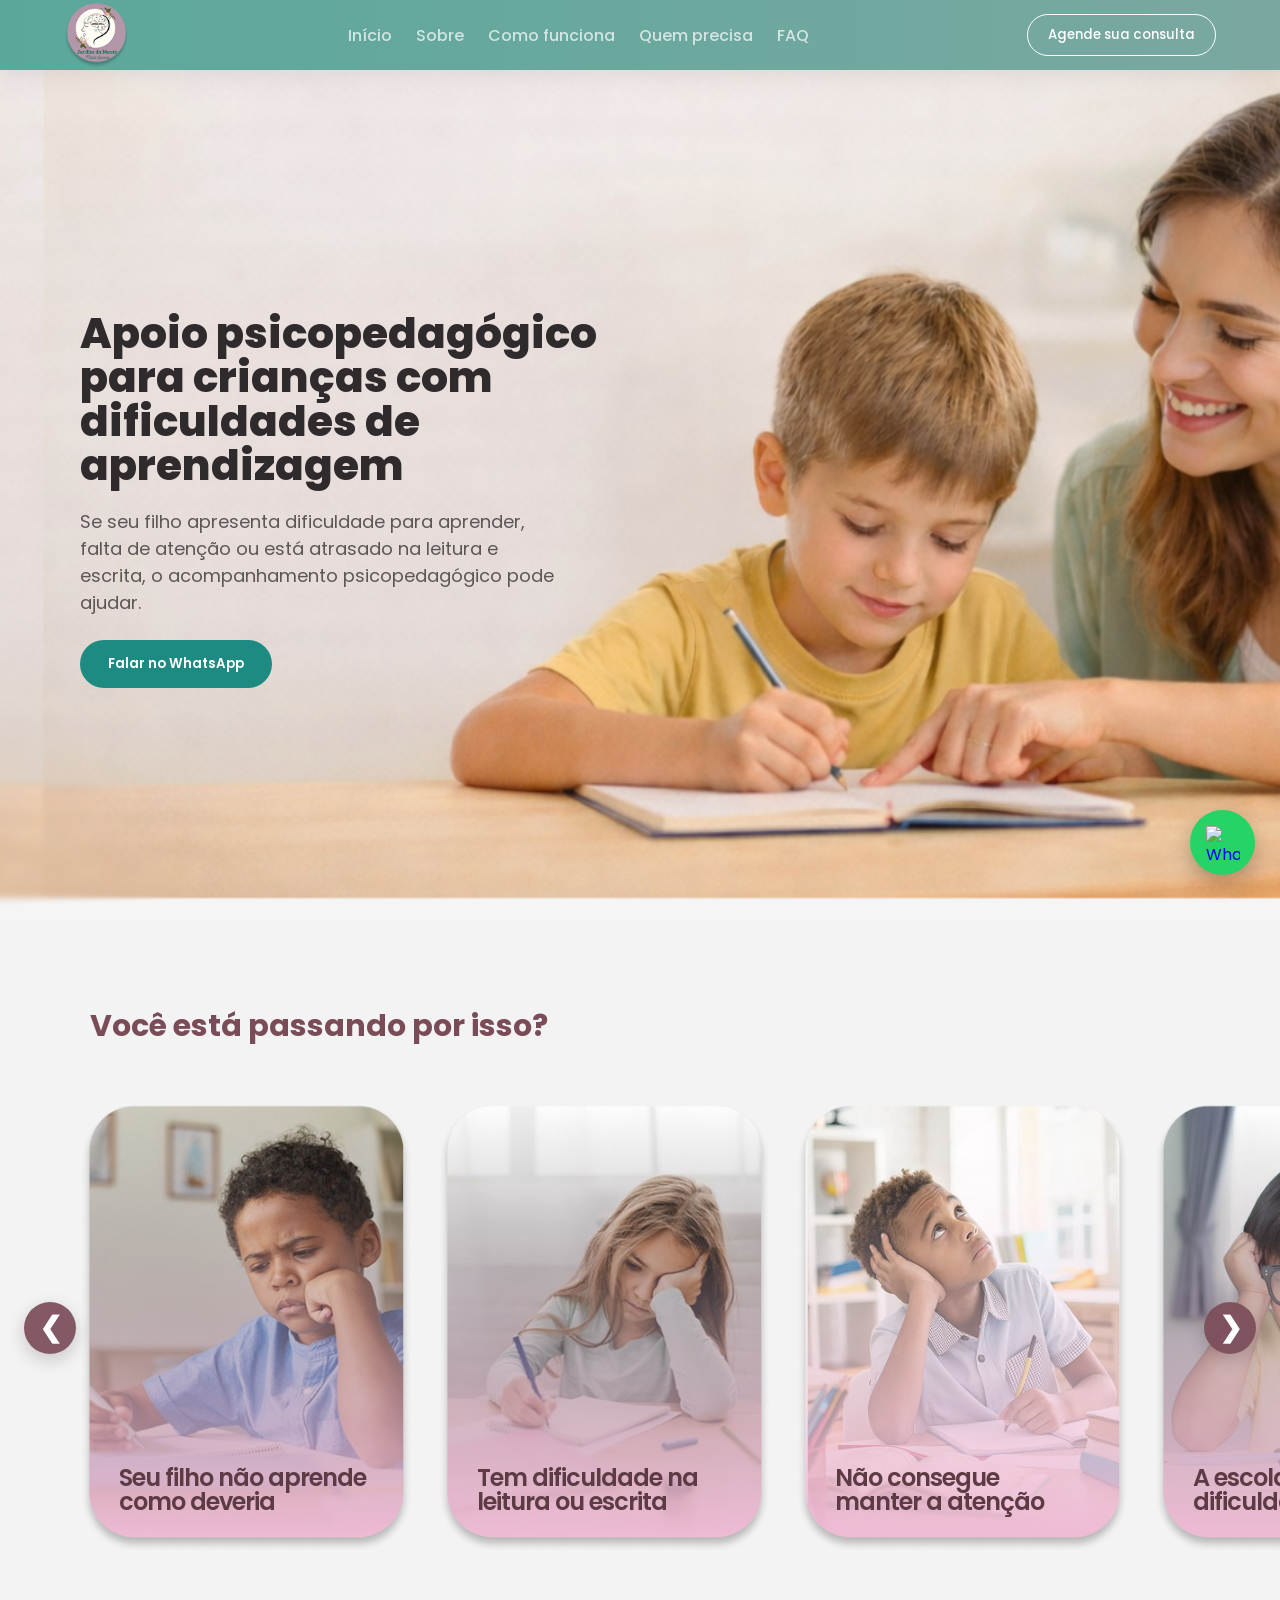
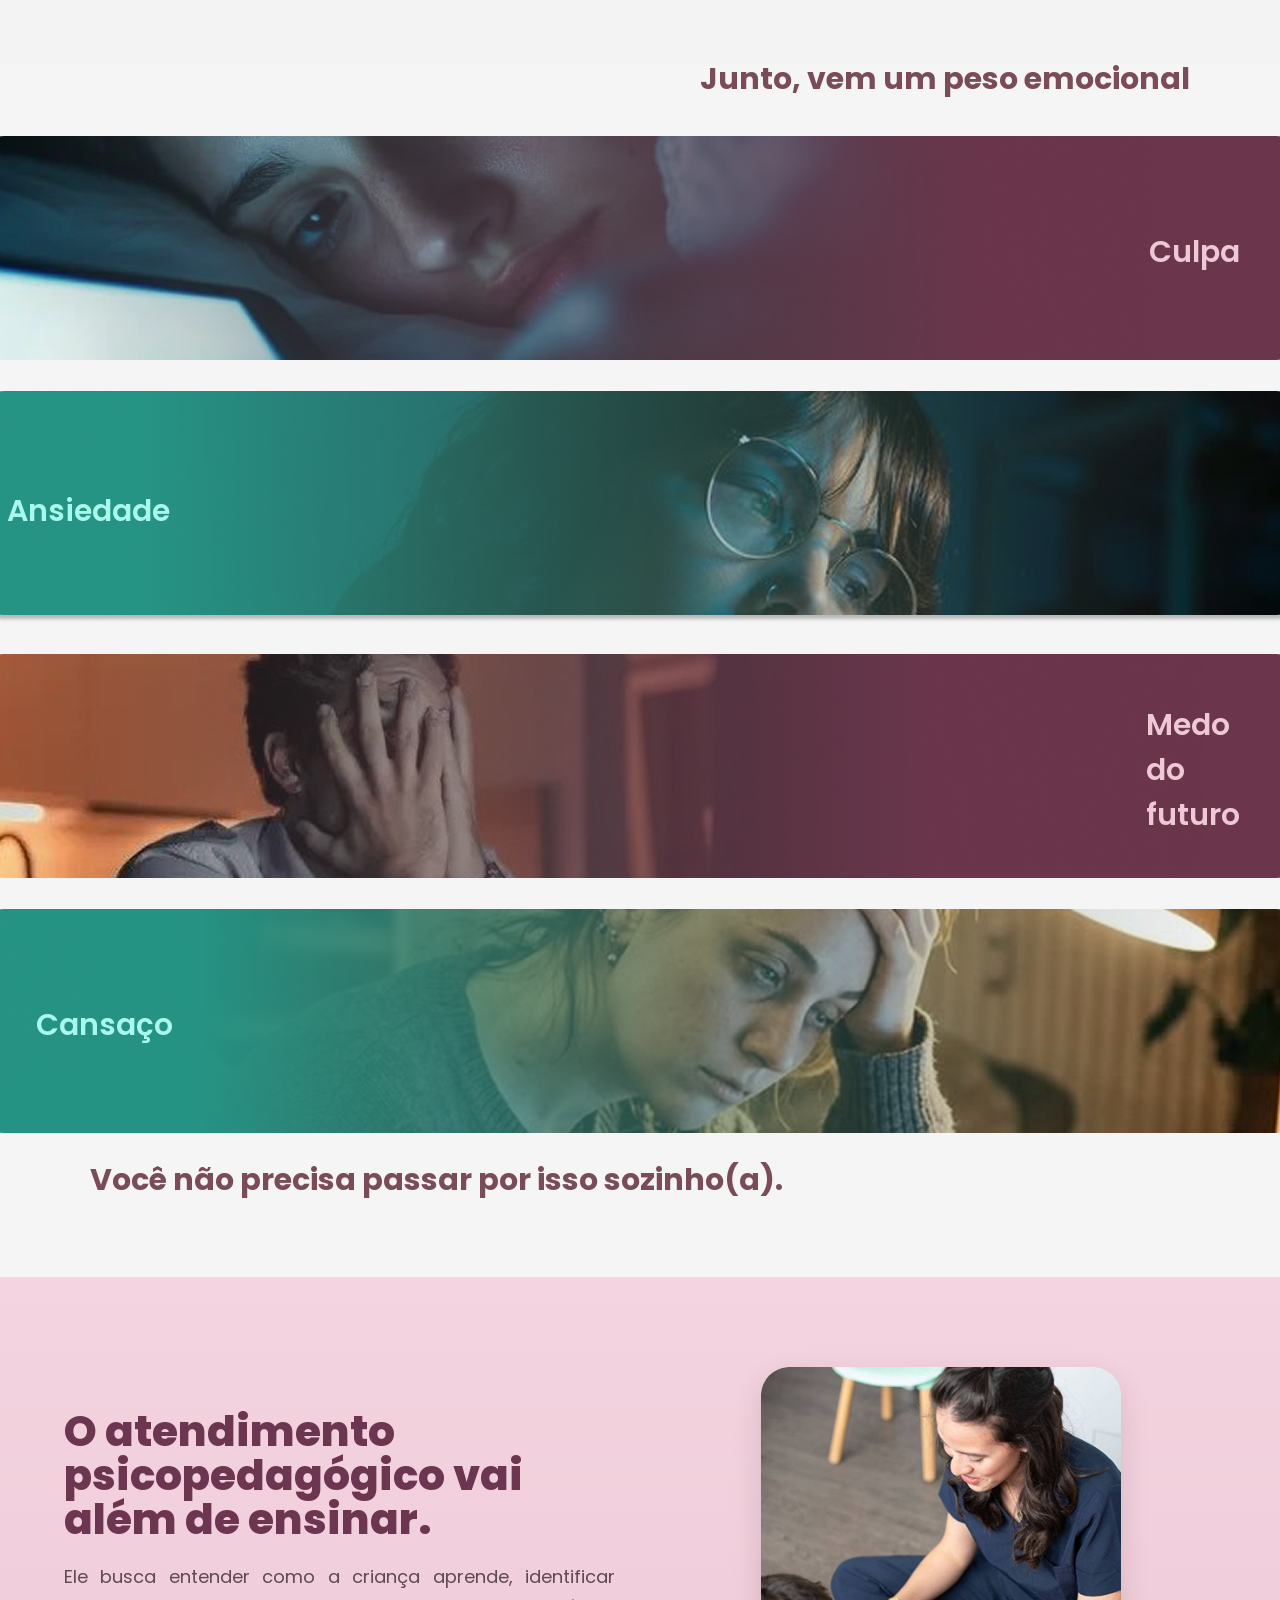
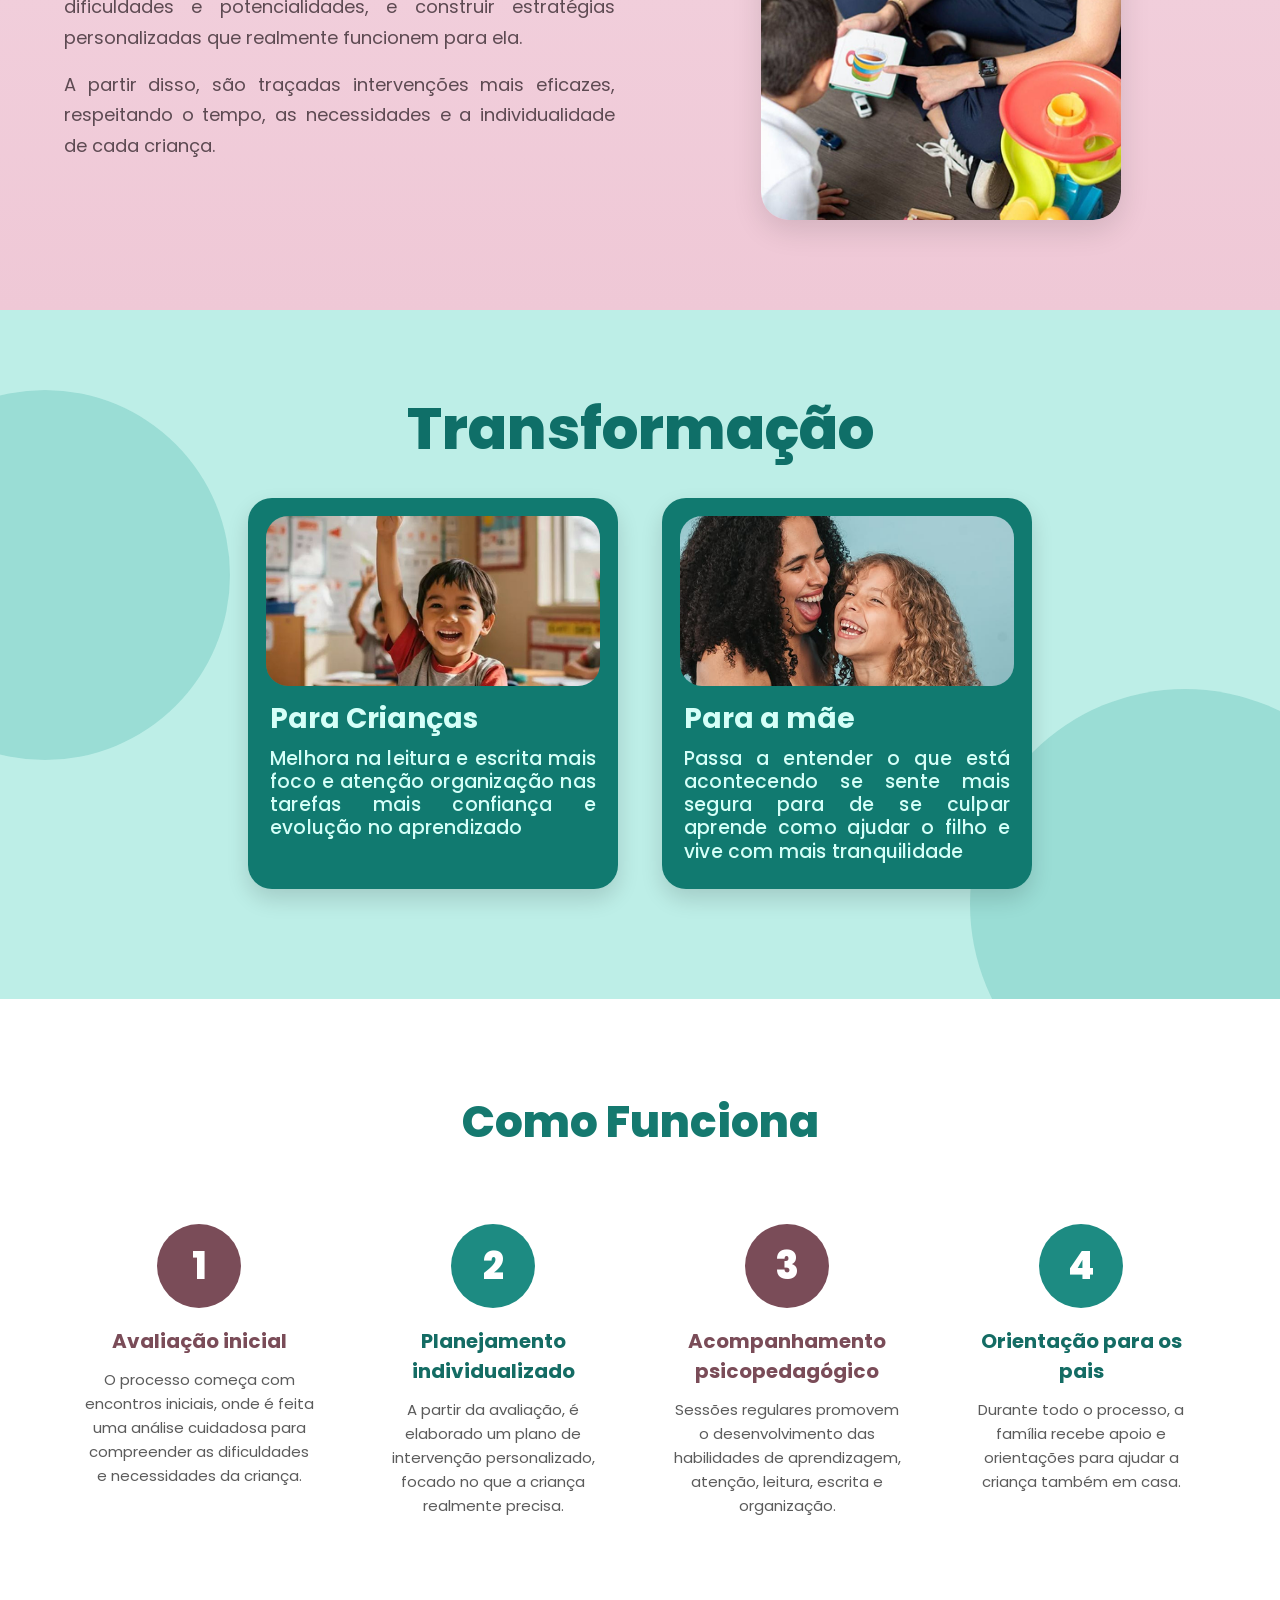
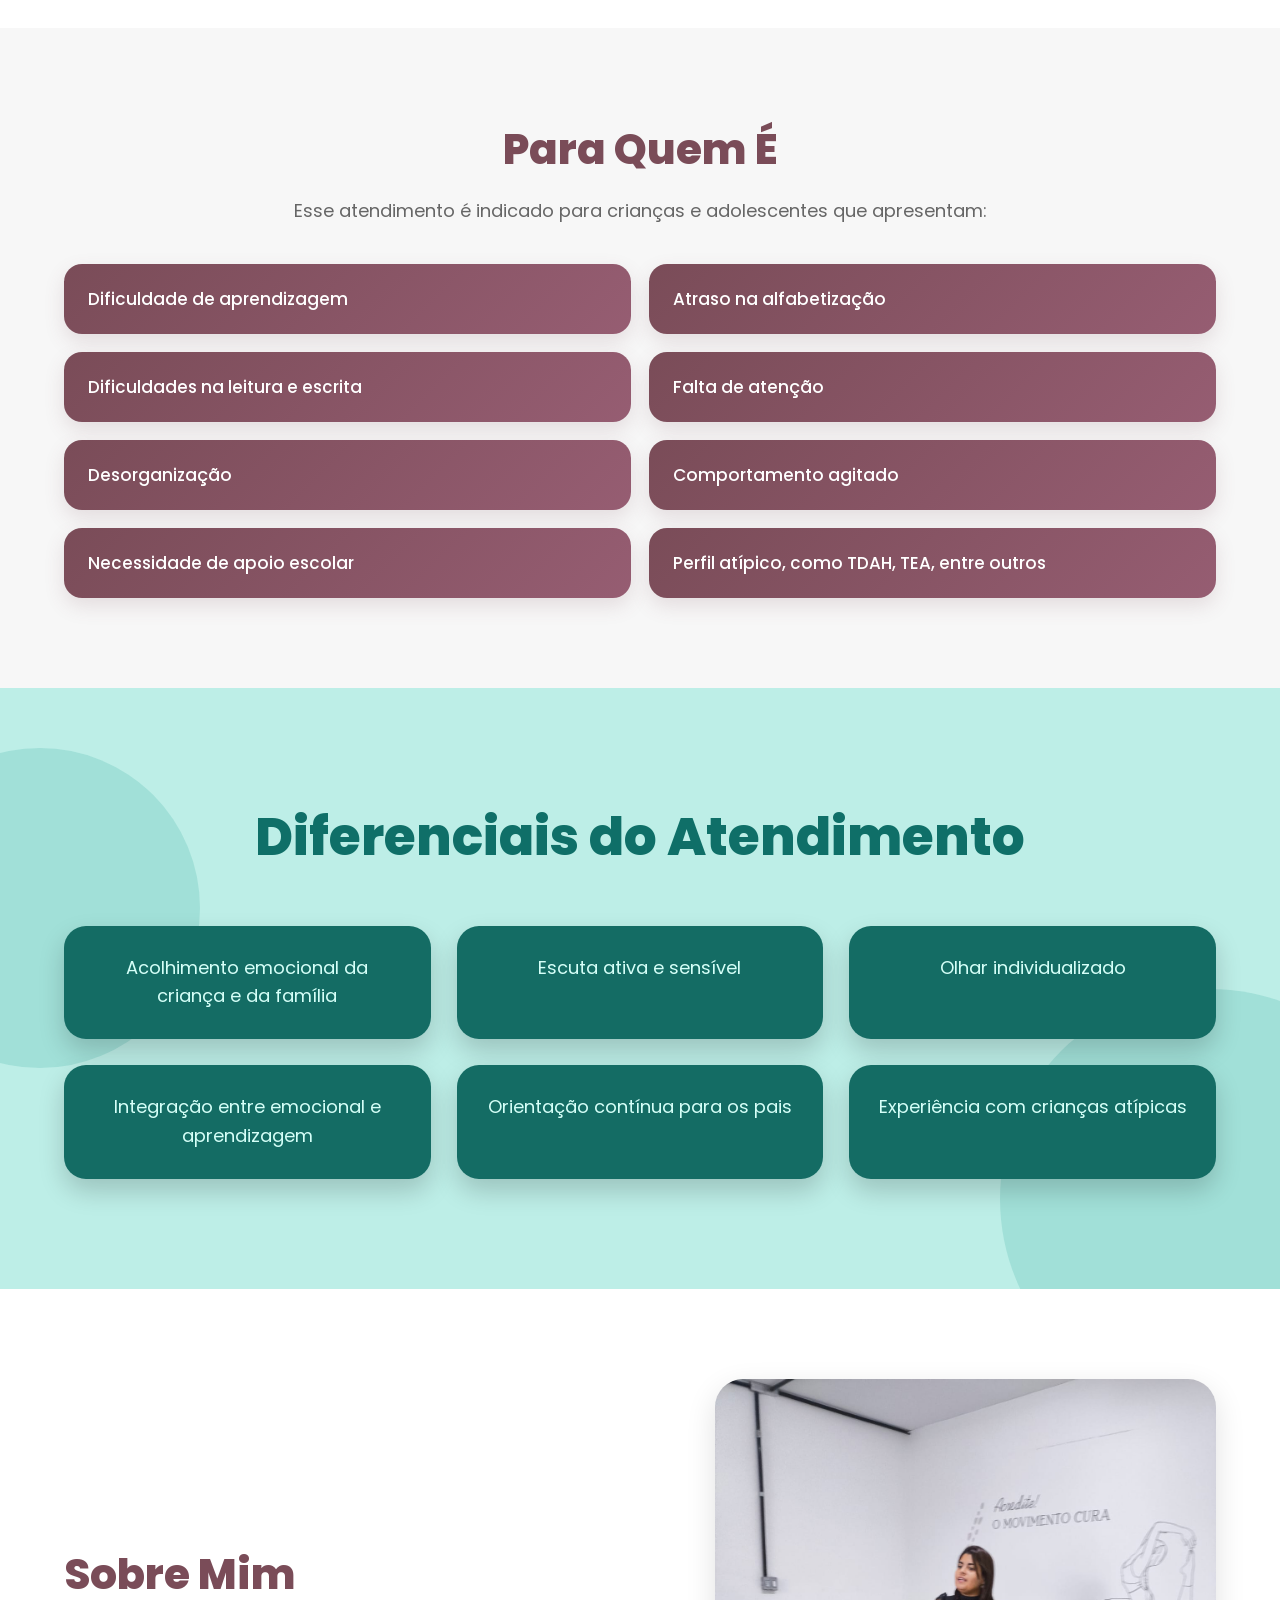
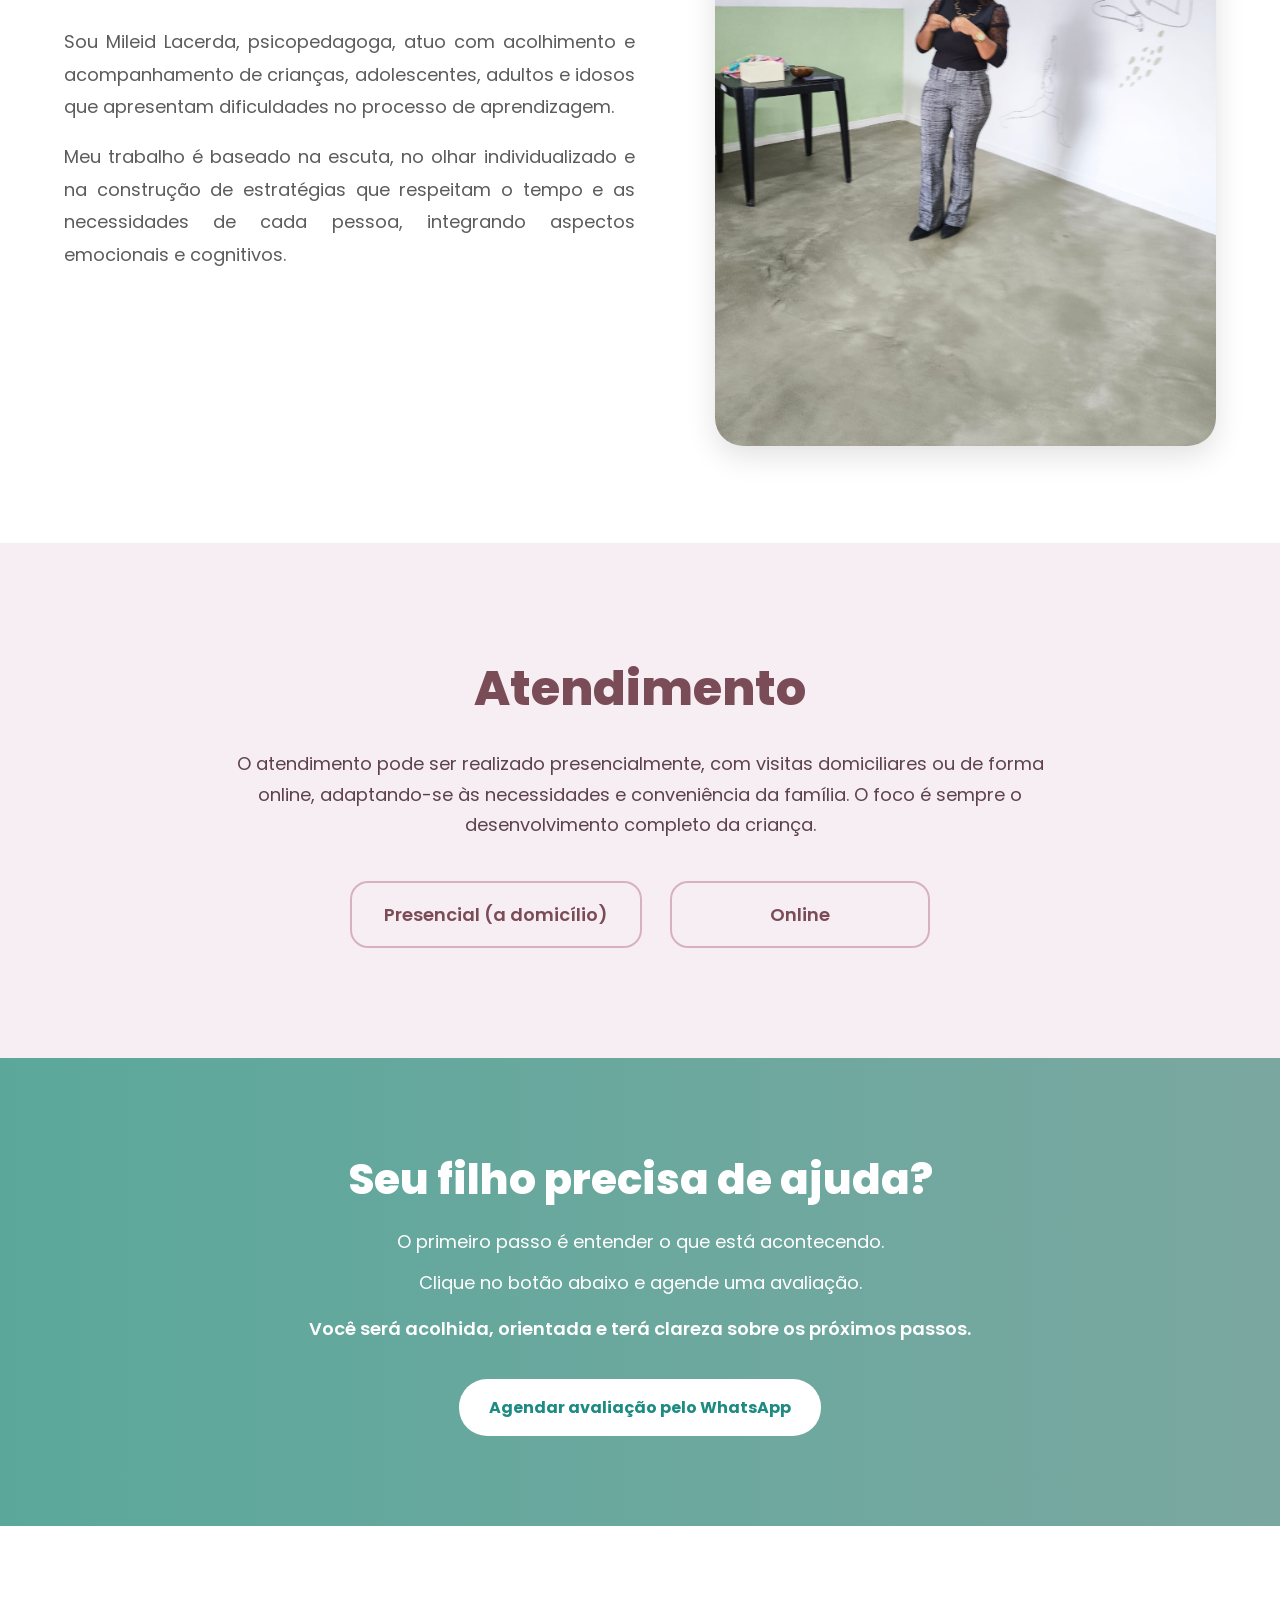
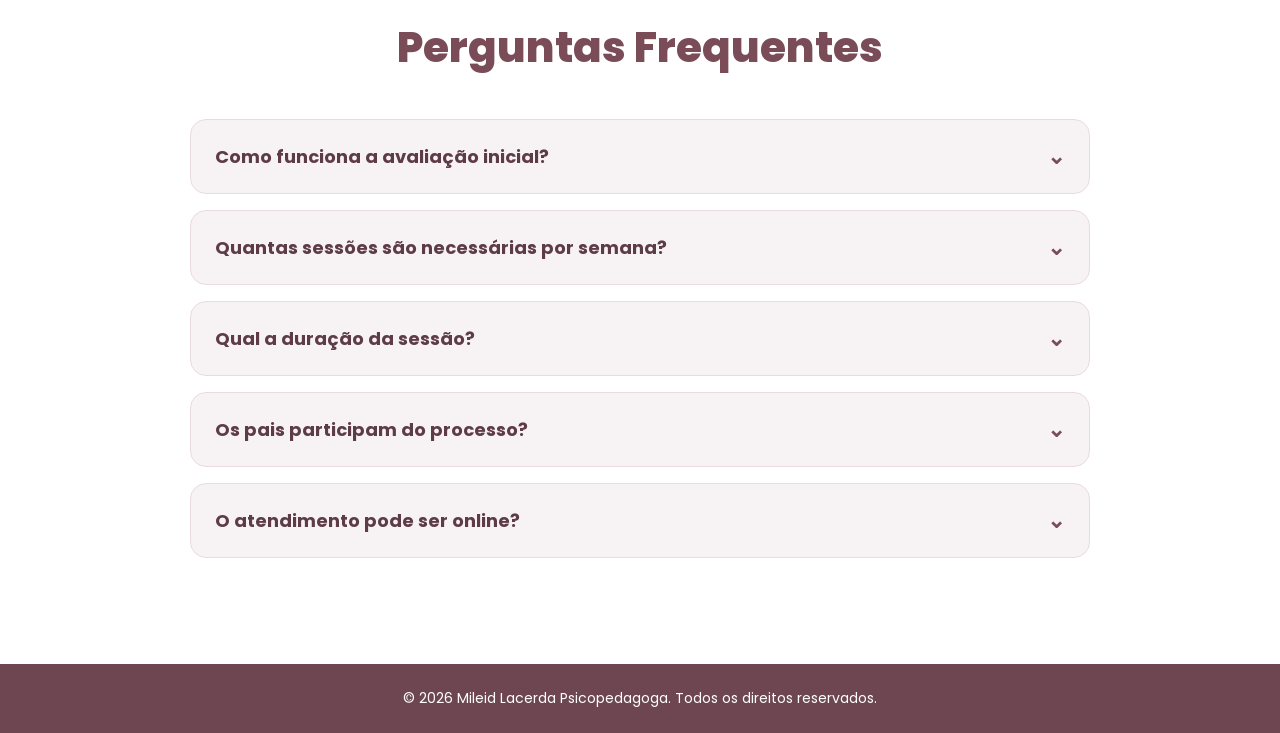
==== commit 518b1782: "." ====
--- a/index.html
+++ b/index.html
@@ -5,6 +5,7 @@
   <meta name="viewport" content="width=device-width, initial-scale=1.0">
   <title>Mileid Lacerda Psicopedagoga</title>
   <link rel="stylesheet" href="style.css">
+  <link rel="stylesheet" href="responsive.css">
   <link rel="icon" href="img/android-chrome-192x192.png" sizes="192x192">
   <link rel="icon" href="img/android-chrome-512x512.png" sizes="512x512">
   <link href="https://fonts.googleapis.com/css2?family=Poppins:wght@300;400;500;600;700;800&display=swap" rel="stylesheet">
@@ -46,42 +47,76 @@
 <section class="problemas" id="problema">
   <h2>Você está passando por isso?</h2>
 
-  <div class="carrossel">
-    <div class="card">
-      <img src="img/dor1.png" alt="">
-      <p>Seu filho não aprende como deveria</p>
-    </div>
-    <div class="card">
-      <img src="img/dor2.png" alt="">
-      <p>Tem dificuldade na leitura ou escrita</p>
-    </div>
-    <div class="card">
-      <img src="img/dor3.png" alt="">
-      <p>Não consegue manter a atenção</p>
-    </div>
-    <div class="card">
-      <img src="img/dor4.png" alt="">
-      <p>A escola já sinalizou dificuldades</p>
-    </div>
-    <div class="card">
-      <img src="img/dor5.png" alt="">
-      <p>Parece estar ficando para trás</p>
-    </div>
-  </div>
-</section>
-
-
-  <div class="container">
-    <div class="section">
-      <div class="item" style="background-color: rgba(198, 89, 96, 0.8);">Culpa</div>
-      <div class="item" style="background-color: rgba(79, 173, 224, 0.8);">Ansiedade</div>
-      <div class="item" style="background-color: rgba(204, 148, 50, 0.8);">Medo do futuro</div>
-      <div class="item" style="background-color: rgba(93, 114, 133, 0.8);">Cansaço</div>
-    </div>
-
-    <p class="cta">Você não precisa passar por isso sozinho(a).</p>
-  </div>
-
+  <div class="problemas-wrapper">
+    <button class="carrossel-btn carrossel-btn-esquerda" onclick="moverCarrossel(-1)" aria-label="Voltar">
+      &#10094;
+    </button>
+
+    <div class="carrossel" id="carrosselProblemas">
+      <div class="card">
+        <img src="img/dor1.png" alt="">
+        <p>Seu filho não aprende como deveria</p>
+      </div>
+      <div class="card">
+        <img src="img/dor2.png" alt="">
+        <p>Tem dificuldade na leitura ou escrita</p>
+      </div>
+      <div class="card">
+        <img src="img/dor3.png" alt="">
+        <p>Não consegue manter a atenção</p>
+      </div>
+      <div class="card">
+        <img src="img/dor4.png" alt="">
+        <p>A escola já sinalizou dificuldades</p>
+      </div>
+      <div class="card">
+        <img src="img/dor5.png" alt="">
+        <p>Parece estar ficando para trás</p>
+      </div>
+    </div>
+
+    <button class="carrossel-btn carrossel-btn-direita" onclick="moverCarrossel(1)" aria-label="Avançar">
+      &#10095;
+    </button>
+  </div>
+</section>
+
+
+ <div class="peso">
+
+    <h2 class="title">Junto, vem um peso emocional</h2>
+
+      <div class="cardCulpa">
+        <div class="cardimg">
+          <img src="img/imagemCulpa.png" alt="">
+          <p>Culpa</p>
+        </div>
+      </div>
+      
+      <div class="cardAnsiedade">
+        <div class="cardimg">
+          <img src="img/imagemAnsiedade.png" alt="">
+          <p>Ansiedade</p>
+        </div>
+      </div>
+
+      <div class="cardCulpa">
+        <div class="cardimg">
+          <img src="img/imagemMedoFuturo.png" alt="">
+          <p>Medo do futuro</p>
+        </div>
+      </div>
+
+      <div class="cardAnsiedade">
+        <div class="cardimg">
+          <img src="img/imagemCansaço.png" alt="">
+          <p>Cansaço</p>        
+        </div>
+      </div>
+
+    <h2 class="cta">Você não precisa passar por isso sozinho(a).</h2>
+    
+  </div>
 
 
 <section class="como-funciona-texto">
@@ -99,7 +134,7 @@
     </div>
 
     <div class="imagem-box">
-      <img src="img/como-funciona.png" alt="Atendimento psicopedagógico">
+      <img src="img/imgProfessora.png" alt="Atendimento psicopedagógico">
     </div>
   </div>
 </section>
@@ -107,14 +142,34 @@
 <section class="transformacao">
   <div class="container">
     <h2>Transformação</h2>
+
     <div class="transformacao-grid">
-      <div class="transformacao-item">
-        <h3>Para Crianças</h3>
-        <p>Melhora na leitura e escrita, com foco na atenção e organização, garantindo mais confiança e evolução no aprendizado.</p>
-      </div>
-      <div class="transformacao-item">
-        <h3>Para os Pais</h3>
-        <p>Passa a entender o que está acontecendo, sente mais segurança, e aprende como ajudar seu filho a evoluir com mais tranquilidade.</p>
+      <div class="transformacao-card">
+        <div class="transformacao-imagem">
+          <img src="img/crianca.png" alt="Criança sorrindo">
+        </div>
+
+        <div class="transformacao-conteudo">
+          <h3>Para Crianças</h3>
+          <p>
+            Melhora na leitura e escrita mais foco e atenção organização nas tarefas
+            mais confiança e evolução no aprendizado
+          </p>
+        </div>
+      </div>
+
+      <div class="transformacao-card">
+        <div class="transformacao-imagem">
+          <img src="img/mae.png" alt="Mãe com criança sorrindo">
+        </div>
+
+        <div class="transformacao-conteudo">
+          <h3>Para a mãe</h3>
+          <p>
+            Passa a entender o que está acontecendo se sente mais segura para de se
+            culpar aprende como ajudar o filho e vive com mais tranquilidade
+          </p>
+        </div>
       </div>
     </div>
   </div>
@@ -127,7 +182,7 @@
     <div class="passos-grid">
       <div class="passo">
         <div class="numero">1</div>
-        <h3>Avaliação inicial</h3>
+        <h3 class="textoVermelho">Avaliação inicial</h3>
         <p>
           O processo começa com encontros iniciais, onde é feita uma análise cuidadosa para compreender as dificuldades e necessidades da criança.
         </p>
@@ -135,7 +190,7 @@
 
       <div class="passo">
         <div class="numero">2</div>
-        <h3>Planejamento individualizado</h3>
+        <h3 class="textoVerde">Planejamento individualizado</h3>
         <p>
           A partir da avaliação, é elaborado um plano de intervenção personalizado, focado no que a criança realmente precisa.
         </p>
@@ -143,7 +198,7 @@
 
       <div class="passo">
         <div class="numero">3</div>
-        <h3>Acompanhamento psicopedagógico</h3>
+        <h3 class="textoVermelho">Acompanhamento psicopedagógico</h3>
         <p>
           Sessões regulares promovem o desenvolvimento das habilidades de aprendizagem, atenção, leitura, escrita e organização.
         </p>
@@ -151,7 +206,7 @@
 
       <div class="passo">
         <div class="numero">4</div>
-        <h3>Orientação para os pais</h3>
+        <h3 class="textoVerde">Orientação para os pais</h3>
         <p>
           Durante todo o processo, a família recebe apoio e orientações para ajudar a criança também em casa.
         </p>
@@ -213,7 +268,7 @@
     </div>
 
     <div class="sobre-imagem">
-      <img src="img/sobre-mim.png" alt="Mileid Lacerda">
+      <img src="img/imgMileid.jpeg" alt="Mileid Lacerda">
     </div>
   </div>
 </section>
@@ -254,43 +309,61 @@
 
     <div class="faq-lista">
       <details>
-        <summary>Como funciona a avaliação inicial?</summary>
-        <p>
-          Ela acontece nos primeiros encontros, até o 4º, onde analisamos o funcionamento
-          da criança para definir a melhor abordagem.
-        </p>
-      </details>
-
-      <details>
-        <summary>Quantas sessões são necessárias por semana?</summary>
-        <p>
-          O ideal são 2 sessões semanais, mas isso pode ser ajustado conforme a necessidade da família.
-        </p>
-      </details>
-
-      <details>
-        <summary>Qual a duração da sessão?</summary>
-        <p>
-          Cada sessão tem duração de 50 minutos.
-        </p>
-      </details>
-
-      <details>
-        <summary>Os pais participam do processo?</summary>
-        <p>
-          Sim. Você recebe orientações para ajudar seu filho também em casa.
-        </p>
-      </details>
-
-      <details>
-        <summary>O atendimento pode ser online?</summary>
-        <p>
-          Sim, também realizo atendimento online.
-        </p>
-      </details>
-    </div>
-  </div>
-</section>
+        <summary class="faq-pergunta">Como funciona a avaliação inicial?</summary>
+        <div class="faq-resposta">
+          <p>
+            Ela acontece nos primeiros encontros, até o 4º, onde analisamos o funcionamento
+            da criança para definir a melhor abordagem.
+          </p>
+        </div>
+      </details>
+
+      <details>
+        <summary class="faq-pergunta">Quantas sessões são necessárias por semana?</summary>
+        <div class="faq-resposta">
+          <p>
+            O ideal são 2 sessões semanais, mas isso pode ser ajustado conforme a necessidade da família.
+          </p>
+        </div>
+      </details>
+
+      <details>
+        <summary class="faq-pergunta">Qual a duração da sessão?</summary>
+        <div class="faq-resposta">
+          <p>
+            Cada sessão tem duração de 50 minutos.
+          </p>
+        </div>
+      </details>
+
+      <details>
+        <summary class="faq-pergunta">Os pais participam do processo?</summary>
+        <div class="faq-resposta">
+          <p>
+            Sim. Você recebe orientações para ajudar seu filho também em casa.
+          </p>
+        </div>
+      </details>
+
+      <details>
+        <summary class="faq-pergunta">O atendimento pode ser online?</summary>
+        <div class="faq-resposta">
+          <p>
+            Sim, também realizo atendimento online.
+          </p>
+        </div>
+      </details>
+    </div>
+  </div>
+</section>
+
+<a href="https://wa.me/5511921595542?text=Olá,%20vim%20pela%20página%20e%20gostaria%20de%20agendar%20uma%20avaliação%20psicopedagógica." 
+   class="whatsapp-float" 
+   target="_blank">
+
+  <img src="https://cdn-icons-png.flaticon.com/512/733/733585.png" alt="WhatsApp">
+
+</a>
 
 <footer>
   <div class="container">
--- a/style.css
+++ b/style.css
@@ -1,3 +1,4 @@
+/* RESET */
 *{
   margin: 0;
   padding: 0;
@@ -141,12 +142,13 @@
 }
 
 .problemas h2{
-  text-align: center;
+  text-align: left;
   margin-bottom: 40px;
-  font-size: 40px;
+  font-size: 30px;
   line-height: 1.1;
   color: #7a4c58;
-  font-weight: 800;
+  font-weight: 700;
+  margin-left: 90px;
 }
 
 .carrossel{
@@ -186,6 +188,7 @@
   height: 100%;
   object-fit: cover;
   border-radius: 32px;
+  z-index: -10;
 }
 
 .card p{
@@ -199,7 +202,63 @@
   line-height: 1;
   color: #5c3b44;
   letter-spacing: -1px;
-}
+  z-index: 10;
+}
+
+
+/* peso emocional */
+.title{
+  text-align: right;
+  margin-bottom: 40px;
+  font-size: 30px;
+  line-height: 1.1;
+  color: #7a4c58;
+  font-weight: 700;
+  margin-right: 90px;
+}
+.cta{
+  text-align: left;
+  margin-bottom: 80px;
+  font-size: 30px;
+  line-height: 1.1;
+  color: #7a4c58;
+  font-weight: 700;
+  margin-left: 90px;
+}
+.cardCulpa, .cardAnsiedade, .cardFuturo, .cardCansaco{
+  display: flex;
+  justify-content: center;
+  margin: 24px 12px;
+  
+}
+.cardimg {
+  position: relative;
+  transition: all 0.5s ease-in;
+}
+.cardimg:hover{
+  transform: scale(1.03);
+}
+.cardCulpa p{
+  color: #efc8d6;
+  font-size: 30px;
+  font-weight: 600;
+  position: absolute;
+  top: 50%;
+  left: 95%; 
+  transform: translateX(-100%) translateY(-50%)
+}
+
+.cardAnsiedade p{
+  color: #A9F8ED;
+  font-size: 30px;
+  font-weight: 600;
+  position: absolute;
+  top: 50%;
+  left: 15%; 
+  transform: translateX(-100%) translateY(-50%)
+}
+
+
 
 /* COMO FUNCIONA TEXTO */
 .como-funciona-texto{
@@ -231,6 +290,7 @@
   color: #5d4a52;
   margin-bottom: 16px;
   line-height: 1.7;
+  text-align: justify;
 }
 
 .imagem-box{
@@ -290,13 +350,18 @@
   background: #1d8b82;
 }
 
-.passo h3{
+.textoVermelho{
   font-size: 20px;
   color: #7a4c58;
   margin-bottom: 12px;
   font-weight: 700;
 }
-
+.textoVerde{
+  font-size: 20px;
+  color: #146c64;
+  margin-bottom: 12px;
+  font-weight: 700;
+}
 .passo p{
   font-size: 15px;
   line-height: 1.6;
@@ -342,33 +407,100 @@
 }
 
 /* DIFERENCIAIS */
+/* DIFERENCIAIS */
 .diferenciais{
-  padding: 90px 0;
-  background: linear-gradient(180deg, #b7ece5 0%, #9ce0d7 100%);
-}
-
+  position: relative;
+  padding: 110px 0;
+  background: #bdeee7;
+  overflow: hidden;
+}
+
+/* bolinhas de fundo (igual transformação) */
+.diferenciais::before{
+  content: "";
+  position: absolute;
+  left: -120px;
+  top: 60px;
+  width: 320px;
+  height: 320px;
+  background: #8fd7cf;
+  border-radius: 50%;
+  opacity: 0.6;
+}
+
+.diferenciais::after{
+  content: "";
+  position: absolute;
+  right: -140px;
+  bottom: -120px;
+  width: 420px;
+  height: 420px;
+  background: #8fd7cf;
+  border-radius: 50%;
+  opacity: 0.6;
+}
+
+.diferenciais .container{
+  position: relative;
+  z-index: 2;
+}
+
+/* título */
 .diferenciais h2{
   text-align: center;
-  font-size: 42px;
-  color: #146c64;
-  margin-bottom: 40px;
+  font-size: 52px;
+  color: #0f6f68;
+  margin-bottom: 50px;
   font-weight: 800;
-}
-
+    align-items: center;
+}
+
+/* grid */
 .diferenciais-grid{
   display: grid;
   grid-template-columns: repeat(3, 1fr);
-  gap: 22px;
-}
-
+  gap: 26px;
+}
+
+/* cards */
 .diferencial-card{
   background: #146c64;
-  color: white;
-  border-radius: 20px;
-  padding: 28px 24px;
-  font-size: 17px;
+  color: #d5fff8;
+  border-radius: 22px;
+  padding: 28px 26px;
+  font-size: 18px;
   line-height: 1.6;
-  box-shadow: 0 10px 24px rgba(20, 108, 100, 0.18);
+  box-shadow: 0 12px 26px rgba(0,0,0,0.18);
+  transition: all 0.3s ease;
+  align-items: center;
+  text-align: center;
+}
+
+/* hover bonito */
+.diferencial-card:hover{
+  transform: translateY(-6px) scale(1.02);
+  box-shadow: 0 18px 34px rgba(0,0,0,0.22);
+}
+
+/* RESPONSIVO */
+@media (max-width: 900px){
+  .diferenciais-grid{
+    grid-template-columns: repeat(2, 1fr);
+  }
+}
+
+@media (max-width: 600px){
+  .diferenciais{
+    padding: 80px 0;
+  }
+
+  .diferenciais h2{
+    font-size: 34px;
+  }
+
+  .diferenciais-grid{
+    grid-template-columns: 1fr;
+  }
 }
 
 /* SOBRE MIM */
@@ -399,6 +531,8 @@
   color: #5c5c5c;
   line-height: 1.8;
   margin-bottom: 18px;
+  text-align: justify;
+  margin-right: 30px;
 }
 
 .sobre-imagem{
@@ -413,36 +547,79 @@
 }
 
 /* ATENDIMENTO */
+/* ATENDIMENTO */
 .atendimento{
-  padding: 90px 0;
-  background: #f8eef2;
+  padding: 110px 0;
+  background: #f6eef2;
+  text-align: center;
+}
+
+.atendimento .container{
+  max-width: 900px;
 }
 
 .atendimento h2{
-  text-align: center;
-  font-size: 42px;
+  font-size: 48px;
   color: #7a4c58;
+  margin-bottom: 24px;
+  font-weight: 800;
+}
+
+.atendimento p{
+  font-size: 18px;
+  line-height: 1.7;
+  color: #5e4150;
   margin-bottom: 40px;
-  font-weight: 800;
 }
 
 .atendimento-box{
   display: flex;
   justify-content: center;
-  gap: 24px;
+  gap: 28px;
   flex-wrap: wrap;
 }
 
+/* BOTÕES MAIS BONITOS */
 .atendimento-item{
-  background: white;
+  background: transparent;
   border: 2px solid #d7b2be;
-  padding: 22px 28px;
+  padding: 18px 32px;
   border-radius: 18px;
   font-size: 18px;
   font-weight: 600;
-  color: #5e4150;
-  min-width: 280px;
-  text-align: center;
+  color: #7a4c58;
+  min-width: 260px;
+  text-align: center;
+  cursor: pointer;
+  transition: all 0.3s ease;
+}
+
+/* HOVER */
+.atendimento-item:hover{
+  background: #7a4c58;
+  color: white;
+  transform: translateY(-4px);
+  box-shadow: 0 10px 20px rgba(122, 76, 88, 0.2);
+}
+
+/* RESPONSIVO */
+@media (max-width: 600px){
+  .atendimento{
+    padding: 80px 0;
+  }
+
+  .atendimento h2{
+    font-size: 34px;
+  }
+
+  .atendimento p{
+    font-size: 16px;
+  }
+
+  .atendimento-item{
+    width: 100%;
+    max-width: 320px;
+  }
 }
 
 /* CTA FINAL */
@@ -550,307 +727,305 @@
   font-size: 14px;
 }
 
+/* TRANSFORMAÇÃO */
+.transformacao{
+  position: relative;
+  padding: 90px 0 110px;
+  background: #bdeee7;
+  overflow: hidden;
+}
+
+.transformacao::before{
+  content: "";
+  position: absolute;
+  left: -140px;
+  top: 80px;
+  width: 370px;
+  height: 370px;
+  background: #8fd7cf;
+  border-radius: 50%;
+  opacity: 0.75;
+}
+
+.transformacao::after{
+  content: "";
+  position: absolute;
+  right: -120px;
+  bottom: -120px;
+  width: 430px;
+  height: 430px;
+  background: #8fd7cf;
+  border-radius: 50%;
+  opacity: 0.75;
+}
+
+.transformacao .container{
+  position: relative;
+  z-index: 2;
+}
+
+.transformacao h2{
+  text-align: center;
+  font-size: 58px;
+  line-height: 1;
+  font-weight: 800;
+  color: #0f6f68;
+  margin-bottom: 40px;
+}
+
+.transformacao-grid{
+  display: flex;
+  justify-content: center;
+  gap: 44px;
+  flex-wrap: wrap;
+}
+
+.transformacao-card{
+  width: 100%;
+  max-width: 370px;
+  background: #117a70;
+  border-radius: 24px;
+  padding: 18px 18px 26px;
+  box-shadow: 0 10px 22px rgba(0,0,0,0.14);
+  transition: transform 0.3s ease, box-shadow 0.3s ease;
+}
+
+.transformacao-card:hover{
+  transform: translateY(-6px);
+  box-shadow: 0 14px 28px rgba(0,0,0,0.18);
+}
+
+.transformacao-imagem{
+  width: 100%;
+  height: 170px;
+  border-radius: 22px;
+  overflow: hidden;
+  background: rgba(255,255,255,0.12);
+}
+
+.transformacao-imagem img{
+  width: 100%;
+  height: 100%;
+  display: block;
+  object-fit: cover;
+}
+
+.transformacao-conteudo{
+  padding: 18px 4px 0;
+}
+
+.transformacao-conteudo h3{
+  font-size: 28px;
+  line-height: 1.1;
+  font-weight: 700;
+  color: #d5fff8;
+  margin-bottom: 12px;
+}
+
+.transformacao-conteudo p{
+  font-size: 19px;
+  line-height: 1.22;
+  font-weight: 500;
+  color: #d5fff8;
+  letter-spacing: 0.2px;
+  text-align: justify;
+}
+
 /* RESPONSIVO */
-@media (max-width: 1024px){
-  nav{
-    display: none;
-  }
-
-  .hero{
-    padding: 140px 40px 80px;
-  }
-
-  .hero-text{
-    width: 65%;
-  }
-
-  .passos-grid{
-    grid-template-columns: repeat(2, 1fr);
-  }
-
-  .diferenciais-grid{
-    grid-template-columns: repeat(2, 1fr);
-  }
-
-  .como-funciona-texto .container,
-  .sobre-grid{
-    flex-direction: column;
-  }
-
-  .texto-box,
-  .imagem-box,
-  .sobre-texto,
-  .sobre-imagem{
-    width: 100%;
-  }
+@media (max-width: 900px){
+  .transformacao{
+    padding: 70px 0 90px;
+  }
+
+  .transformacao h2{
+    font-size: 44px;
+  }
+
+  .transformacao-grid{
+    gap: 28px;
+  }
+
+  .transformacao-card{
+    max-width: 100%;
+  }
+}
+
+@media (max-width: 600px){
+  .transformacao h2{
+    font-size: 36px;
+    margin-bottom: 28px;
+  }
+
+  .transformacao-card{
+    padding: 14px 14px 20px;
+    border-radius: 20px;
+  }
+
+  .transformacao-imagem{
+    height: 150px;
+    border-radius: 18px;
+  }
+
+  .transformacao-conteudo h3{
+    font-size: 24px;
+  }
+
+  .transformacao-conteudo p{
+    font-size: 17px;
+  }
+}
+
+.problemas-wrapper{
+  position: relative;
+  display: flex;
+  align-items: center;
+}
+
+.carrossel-btn{
+  position: absolute;
+  top: 50%;
+  transform: translateY(-50%);
+  width: 52px;
+  height: 52px;
+  border: none;
+  border-radius: 50%;
+  background: rgba(122, 76, 88, 0.92);
+  color: #fff;
+  font-size: 28px;
+  font-weight: 700;
+  cursor: pointer;
+  z-index: 20;
+  box-shadow: 0 6px 18px rgba(0,0,0,0.18);
+  transition: 0.3s;
+}
+
+.carrossel-btn:hover{
+  transform: translateY(-50%) scale(1.08);
+}
+
+.carrossel-btn-esquerda{
+  left: 24px;
+}
+
+.carrossel-btn-direita{
+  right: 24px;
+}
+
+#carrosselProblemas{
+  scroll-behavior: smooth;
 }
 
 @media (max-width: 768px){
-  header{
-    height: auto;
-    padding: 10px 0;
-  }
-
-  .container-header{
-    flex-wrap: wrap;
-    justify-content: center;
-    gap: 10px;
-  }
-
-  .logo img{
-    width: 55px;
-  }
-
-  header button{
-    padding: 10px 16px;
-    font-size: 14px;
-  }
-
-  .hero{
-    min-height: auto;
-    padding: 130px 24px 60px;
-    background-position: center;
-  }
-
-  .hero-text{
-    width: 100%;
-  }
-
-  .hero-text h1{
-    font-size: 34px;
-  }
-
-  .hero-text p{
-    font-size: 16px;
-  }
-
-  .problemas{
-    padding: 70px 0;
-  }
-
-  .problemas h2,
-  .texto-box h2,
-  .passos h2,
-  .para-quem h2,
-  .diferenciais h2,
-  .sobre-texto h2,
-  .atendimento h2,
-  .cta-box h2,
-  .faq h2{
-    font-size: 32px;
-  }
-
-  .card{
-    min-width: 190px;
-    height: 380px;
-  }
-
-  .card p{
-    font-size: 20px;
-  }
-
-  .carrossel{
-    padding-left: 24px;
-  }
-
-  .passos-grid,
-  .lista-grid,
-  .diferenciais-grid{
-    grid-template-columns: 1fr;
-  }
-
-  .cta-box p,
-  .sobre-texto p,
-  .texto-box p,
-  .subtitulo-secao{
-    font-size: 16px;
-  }
-}/* ... (manter o restante do código CSS) */
-
-/* NOVOS ELEMENTOS E MELHORIAS */
-
-/* Section emocional */
-.emocional{
-  padding: 80px 60px;
-  background: #f3f3f3;
-  text-align: center;
-}
-
-.emocional h2{
-  font-size: 36px;
+  .carrossel-btn{
+    width: 44px;
+    height: 44px;
+    font-size: 24px;
+  }
+
+  .carrossel-btn-esquerda{
+    left: 10px;
+  }
+
+  .carrossel-btn-direita{
+    right: 10px;
+  }
+}
+
+/* FAQ COM TRANSIÇÃO SUAVE */
+.faq-lista details{
+  background: #f7f3f5;
+  border: 1px solid #eadbe1;
+  border-radius: 16px;
+  margin-bottom: 16px;
+  overflow: hidden;
+  transition: all 0.3s ease;
+  padding: 0;
+}
+
+.faq-pergunta{
+  cursor: pointer;
+  font-size: 18px;
+  font-weight: 700;
+  color: #5d3b47;
+  list-style: none;
+  padding: 20px 24px;
+  position: relative;
+  display: flex;
+  align-items: center;
+  justify-content: space-between;
+}
+
+.faq-pergunta::-webkit-details-marker{
+  display: none;
+}
+
+.faq-pergunta::after{
+  content: "⌄";
+  font-size: 22px;
   color: #7a4c58;
-  margin-bottom: 20px;
-  font-weight: 800;
-}
-
-.emocional p{
-  font-size: 18px;
-  color: #5d4a52;
+  transition: transform 0.3s ease;
+  margin-left: 16px;
+  flex-shrink: 0;
+}
+
+.faq-lista details[open] .faq-pergunta::after{
+  transform: rotate(180deg);
+}
+
+.faq-resposta{
+  display: grid;
+  grid-template-rows: 0fr;
+  transition: grid-template-rows 0.35s ease;
+}
+
+.faq-lista details[open] .faq-resposta{
+  grid-template-rows: 1fr;
+}
+
+.faq-resposta p{
+  overflow: hidden;
+  margin: 0;
+  padding: 0 24px 20px;
   line-height: 1.7;
-  max-width: 800px;
-  margin: 0 auto;
-}
-
-/* Section Transformação */
-.transformacao{
-  padding: 80px 60px;
-  background: #e9f3f3;
-  text-align: center;
-}
-
-.transformacao h2{
-  font-size: 42px;
-  color: #146c64;
-  margin-bottom: 40px;
-  font-weight: 800;
-}
-
-.transformacao-grid{
-  display: grid;
-  grid-template-columns: repeat(2, 1fr);
-  gap: 50px;
-}
-
-.transformacao-item{
-  background: white;
-  padding: 30px;
-  border-radius: 18px;
-  box-shadow: 0 10px 24px rgba(0,0,0,0.12);
-}
-
-.transformacao-item h3{
-  font-size: 24px;
-  font-weight: 600;
-  color: #146c64;
-}
-
-.transformacao-item p{
-  font-size: 18px;
-  color: #5d4a52;
-  line-height: 1.6;
-}
-
-/* MELHORIAS NOS BOTÕES */
-button{
-  transition: background-color 0.3s, transform 0.3s ease-in-out;
-}
-
-button:hover{
-  background-color: #1d8b82;
-  transform: scale(1.05);
-}
-
-/* Section emocional */
-.emocional{
-  padding: 80px 60px;
-  background: #f3f3f3;
-  text-align: center;
-}
-
-.emocional h2{
-  font-size: 36px;
-  color: #7a4c58;
-  margin-bottom: 20px;
-  font-weight: 800;
-}
-
-.emocional p{
-  font-size: 18px;
-  color: #5d4a52;
-  line-height: 1.7;
-  max-width: 800px;
-  margin: 0 auto;
-}
-
-/* Section Transformação */
-.transformacao{
-  padding: 80px 60px;
-  background: #e9f3f3;
-  text-align: center;
-}
-
-.transformacao h2{
-  font-size: 42px;
-  color: #146c64;
-  margin-bottom: 40px;
-  font-weight: 800;
-}
-
-.transformacao-grid{
-  display: grid;
-  grid-template-columns: repeat(2, 1fr);
-  gap: 50px;
-}
-
-.transformacao-item{
-  background: white;
-  padding: 30px;
-  border-radius: 18px;
-  box-shadow: 0 10px 24px rgba(0,0,0,0.12);
-}
-
-.transformacao-item h3{
-  font-size: 24px;
-  font-weight: 600;
-  color: #146c64;
-}
-
-.transformacao-item p{
-  font-size: 18px;
-  color: #5d4a52;
-  line-height: 1.6;
-}
-
-/* MELHORIAS NOS BOTÕES */
-button{
-  transition: background-color 0.3s, transform 0.3s ease-in-out;
-}
-
-button:hover{
-  background-color: #1d8b82;
-  transform: scale(1.05);
-}
-
-/* Section Atendimento */
-.atendimento{
-  padding: 90px 60px;
-  background: #f8eef2;
-}
-
-.atendimento h2{
-  text-align: center;
-  font-size: 42px;
-  color: #7a4c58;
-  margin-bottom: 40px;
-  font-weight: 800;
-}
-
-.atendimento p{
-  font-size: 18px;
-  color: #5c5c5c;
-  line-height: 1.6;
-  max-width: 800px;
-  margin: 0 auto 40px;
-}
-
-.atendimento-box{
-  display: flex;
+  color: #666;
+  font-size: 16px;
+}
+
+/* BOTÃO WHATSAPP FLUTUANTE */
+.whatsapp-float{
+  position: fixed;
+  bottom: 25px;
+  right: 25px;
+  width: 65px;
+  height: 65px;
+  background: #25D366;
+  border-radius: 50%;
+  display: flex;
+  align-items: center;
   justify-content: center;
-  gap: 40px;
-}
-
-.atendimento-item{
-  background: #fff;
-  padding: 24px;
-  border-radius: 12px;
-  border: 2px solid #d7b2be;
-  color: #5c3b44;
-  font-size: 18px;
-  min-width: 280px;
-  text-align: center;
-  box-shadow: 0 8px 24px rgba(0,0,0,0.12);
-}
-
-.atendimento-item:hover{
-  box-shadow: 0 12px 36px rgba(0,0,0,0.16);
+  box-shadow: 0 8px 20px rgba(0,0,0,0.25);
+  z-index: 9999;
+  transition: 0.3s;
+}
+
+.whatsapp-float img{
+  width: 34px;
+  height: 34px;
+}
+
+/* hover */
+.whatsapp-float:hover{
+  transform: scale(1.1);
+  box-shadow: 0 12px 28px rgba(0,0,0,0.35);
+}
+
+/* leve animação chamando atenção */
+@keyframes pulseWhats{
+  0%{ transform: scale(1); }
+  50%{ transform: scale(1.08); }
+  100%{ transform: scale(1); }
+}
+
+.whatsapp-float{
+  animation: pulseWhats 2.5s infinite;
 }
--- a/responsive.css
+++ b/responsive.css
@@ -0,0 +1,214 @@
+/* 
+   ARQUIVO DE RESPONSIVIDADE COMPLEMENTAR
+   Este arquivo contém as Media Queries para tornar o site responsivo
+   sem alterar o HTML ou o style.css original.
+*/
+
+/* --- DISPOSITIVOS MÓVEIS (ATÉ 768px) --- */
+@media (max-width: 768px) {
+    
+    /* GERAL */
+    .container {
+        padding: 0 16px;
+    }
+
+    /* HEADER */
+    header {
+        height: auto;
+        padding: 10px 0;
+    }
+
+    .container-header {
+        flex-direction: column;
+        gap: 10px;
+        padding: 0 16px;
+    }
+
+    nav {
+        flex-wrap: wrap;
+        justify-content: center;
+        gap: 8px;
+    }
+
+    nav a {
+        margin: 0 6px;
+        font-size: 14px;
+    }
+
+    header button {
+        display: none; /* Esconde o botão do header no mobile para economizar espaço, ou pode mantê-lo menor */
+    }
+
+    /* HERO */
+    .hero {
+        padding: 160px 20px 60px;
+        flex-direction: column;
+        text-align: center;
+        background-position: top center;
+        min-height: auto;
+    }
+
+    .hero-text {
+        width: 100%;
+    }
+
+    .hero-text h1 {
+        font-size: 32px;
+    }
+
+    .hero-text p {
+        font-size: 16px;
+        margin: 0 auto 24px;
+    }
+
+    /* PROBLEMAS */
+    .problemas h2 {
+        margin-left: 20px;
+        font-size: 26px;
+        text-align: center;
+        margin-right: 20px;
+    }
+
+    .carrossel {
+        padding: 20px 16px;
+        gap: 15px;
+    }
+
+    .card {
+        min-width: 260px;
+        height: 380px;
+    }
+
+    .card p {
+        font-size: 20px;
+        margin: 16px;
+    }
+
+    /* PESO EMOCIONAL */
+    .title, .cta {
+        margin-left: 20px;
+        margin-right: 20px;
+        text-align: center;
+        font-size: 26px;
+    }
+
+    .cardCulpa p, .cardAnsiedade p {
+        font-size: 22px;
+    }
+
+    /* COMO FUNCIONA TEXTO */
+    .como-funciona-texto {
+        padding: 60px 0;
+    }
+
+    .como-funciona-texto .container {
+        flex-direction: column;
+        gap: 30px;
+    }
+
+    .texto-box h2 {
+        font-size: 32px;
+        text-align: center;
+    }
+
+    .texto-box p {
+        text-align: left;
+    }
+
+    .imagem-box img {
+        max-width: 100%;
+    }
+
+    /* PASSOS */
+    .passos h2 {
+        font-size: 32px;
+    }
+
+    .passos-grid {
+        grid-template-columns: 1fr; /* Coluna única no mobile */
+        gap: 40px;
+    }
+
+    /* PARA QUEM */
+    .para-quem h2 {
+        font-size: 32px;
+    }
+
+    .lista-grid {
+        grid-template-columns: 1fr;
+    }
+
+    /* DIFERENCIAIS */
+    .diferenciais-grid {
+        grid-template-columns: 1fr;
+    }
+
+    /* SOBRE MIM */
+    .sobre-mim {
+        padding: 60px 0;
+    }
+
+    .sobre-grid {
+        flex-direction: column-reverse; /* Imagem em cima do texto no mobile */
+        gap: 30px;
+    }
+
+    .sobre-texto h2 {
+        font-size: 32px;
+        text-align: center;
+    }
+
+    .sobre-texto p {
+        margin-right: 0;
+        text-align: left;
+    }
+
+    /* ATENDIMENTO */
+    .atendimento h2 {
+        font-size: 32px;
+    }
+
+    .atendimento-box {
+        flex-direction: column;
+        align-items: center;
+    }
+
+    /* CTA FINAL */
+    .cta-box h2 {
+        font-size: 30px;
+    }
+
+    /* FAQ */
+    .faq h2 {
+        font-size: 32px;
+    }
+
+    /* WHATSAPP FLOAT */
+    .whatsapp-float {
+        width: 55px;
+        height: 55px;
+        bottom: 20px;
+        right: 20px;
+    }
+}
+
+/* --- AJUSTES PARA TELAS MUITO PEQUENAS (ATÉ 480px) --- */
+@media (max-width: 480px) {
+    .hero-text h1 {
+        font-size: 28px;
+    }
+
+    .card {
+        min-width: 85vw; /* Card ocupa quase a largura toda */
+    }
+
+    .cardCulpa p {
+        left: 85%;
+        font-size: 18px;
+    }
+
+    .cardAnsiedade p {
+        left: 25%;
+        font-size: 18px;
+    }
+}
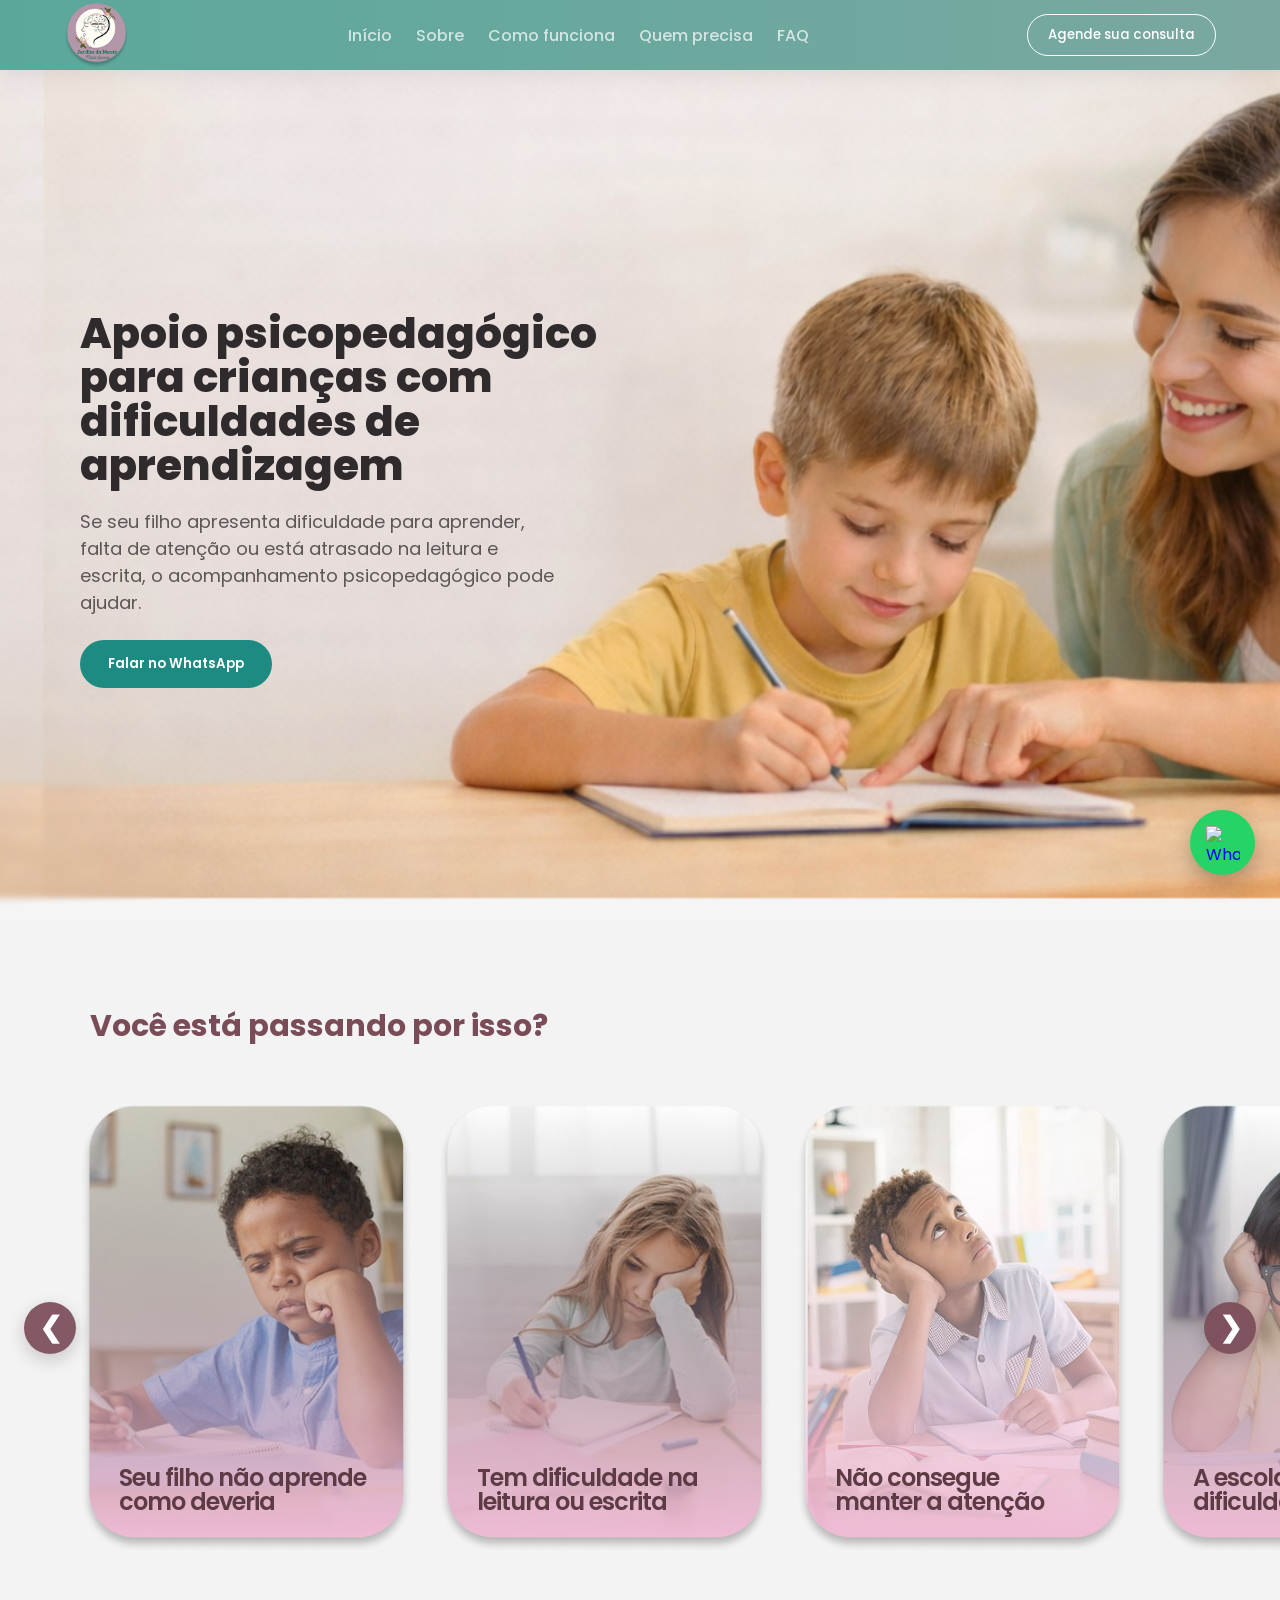
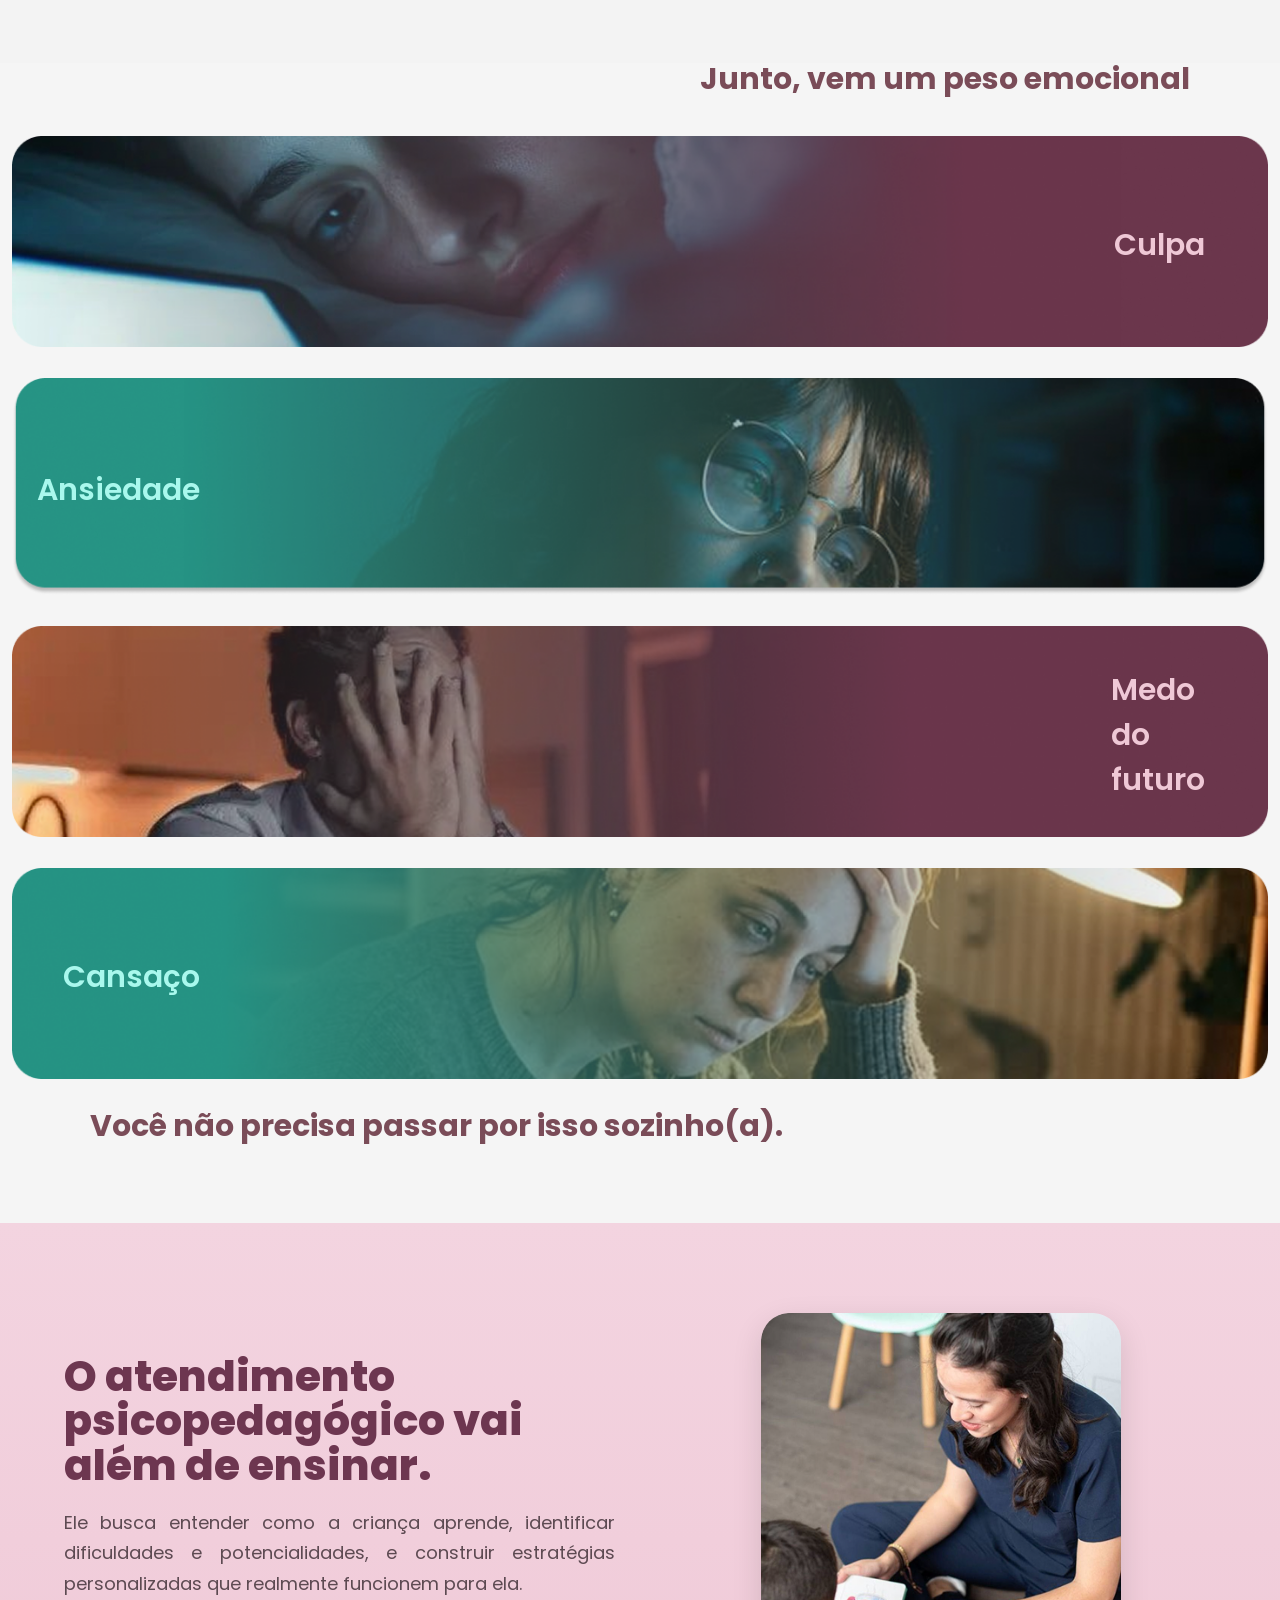
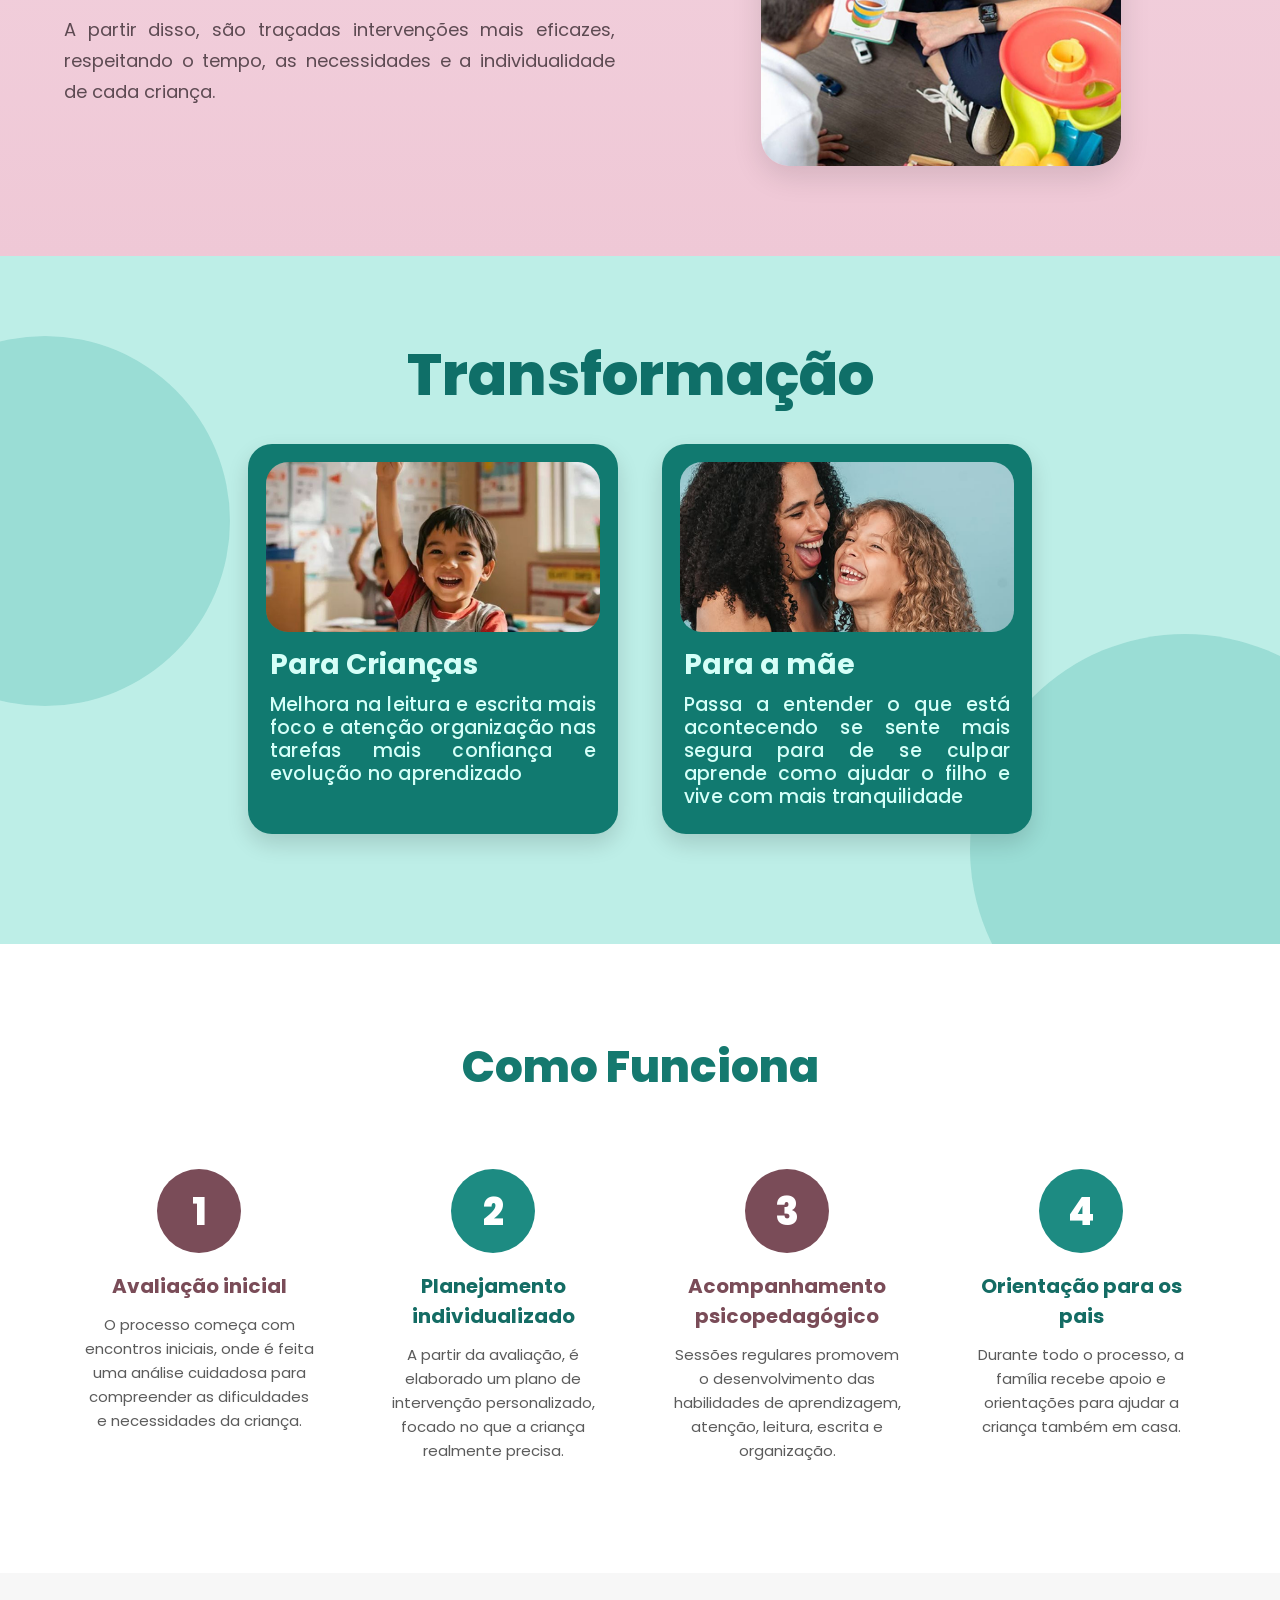
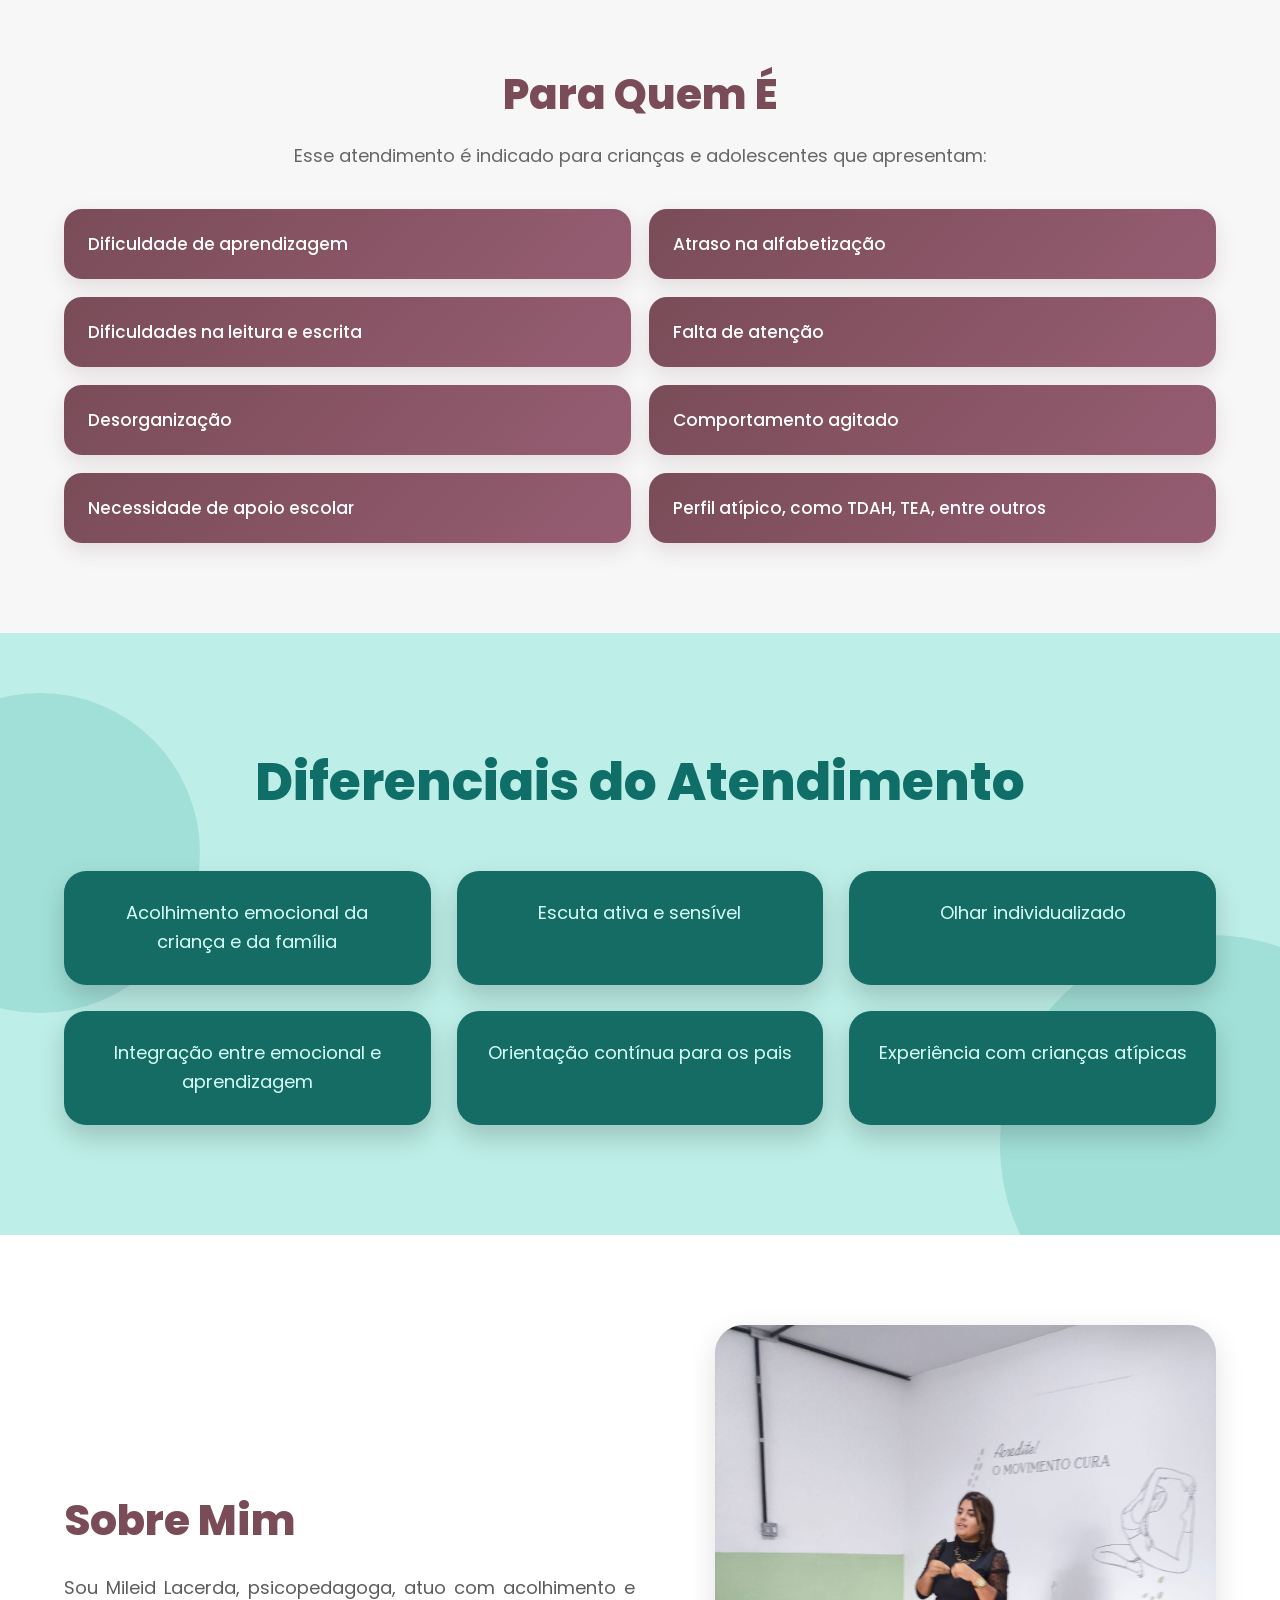
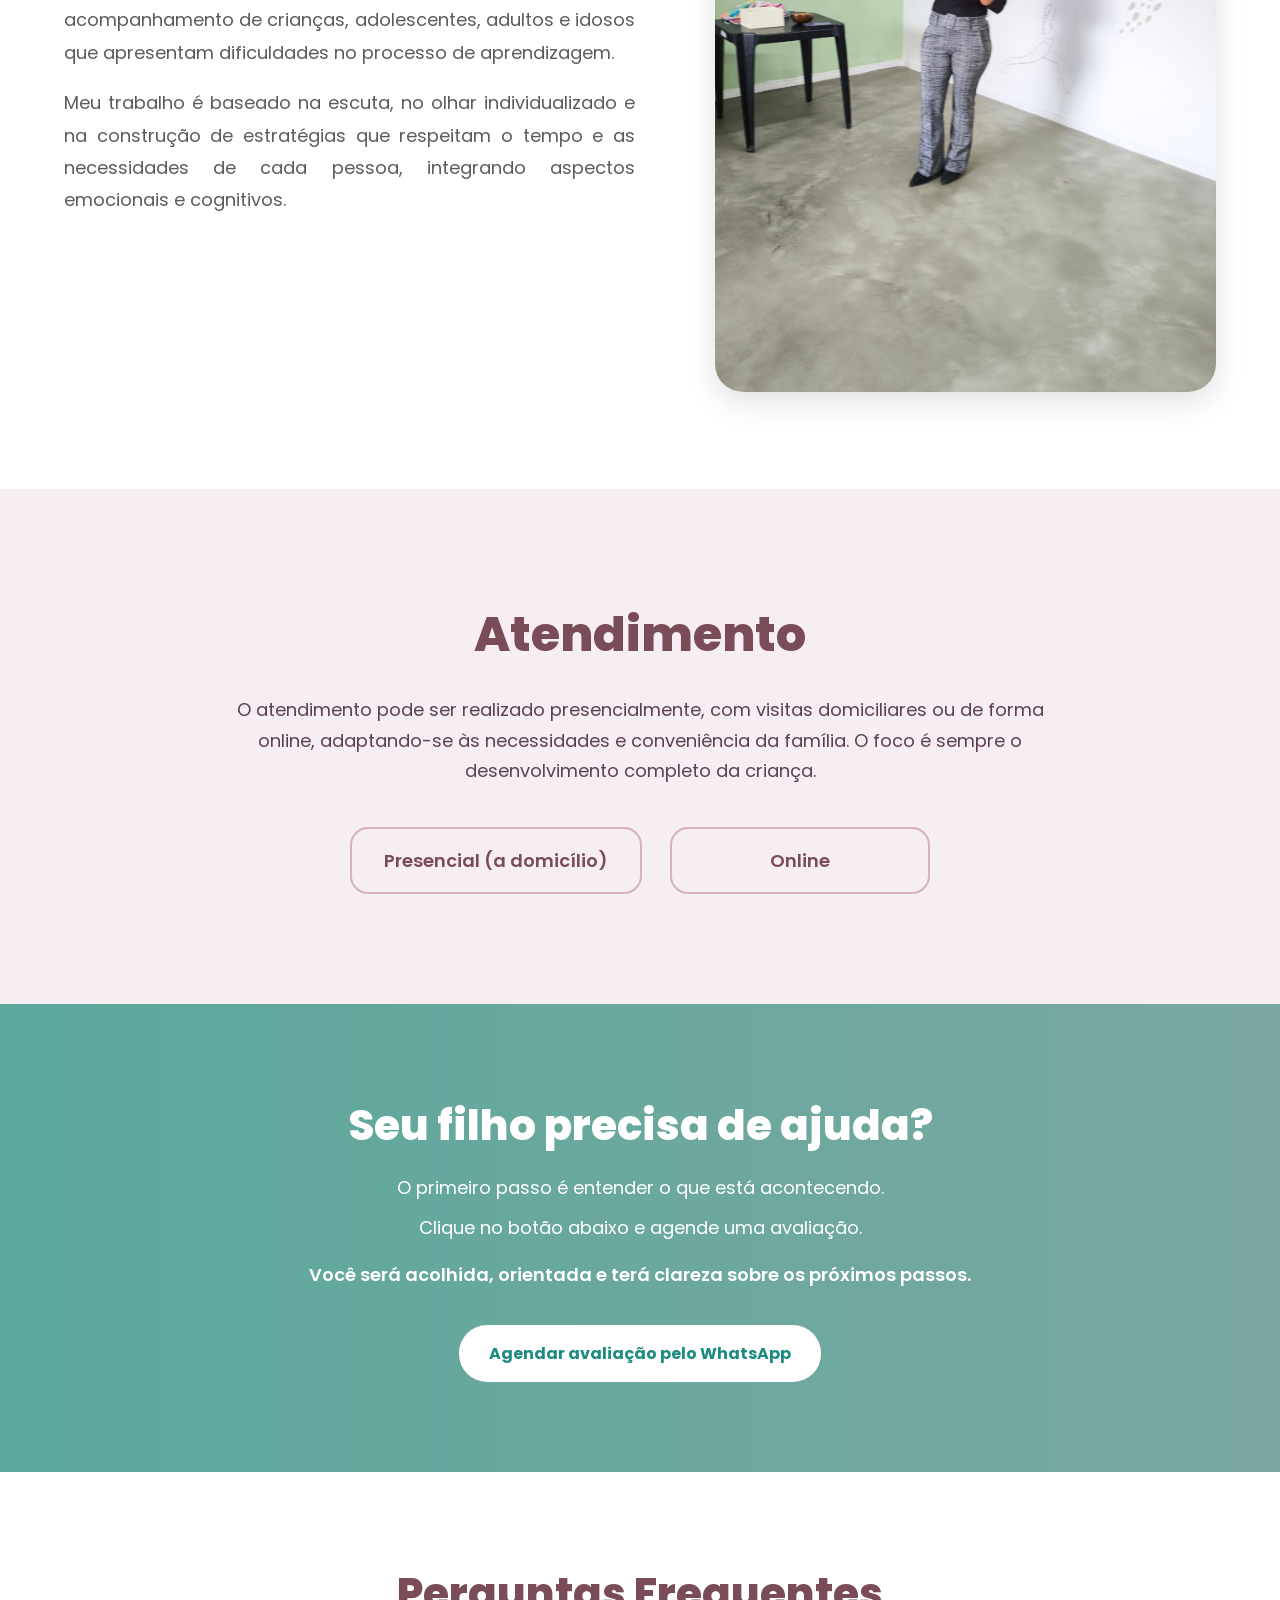
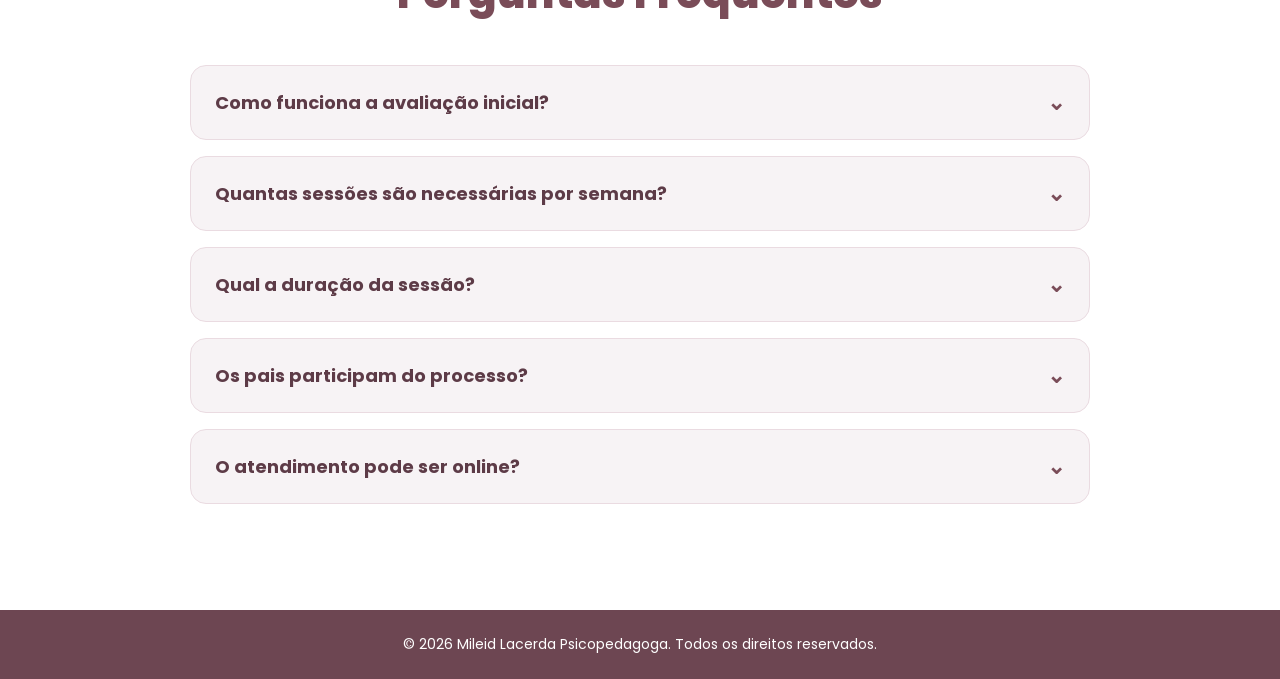
==== commit d12bf595: "." ====
--- a/index.html
+++ b/index.html
@@ -20,7 +20,7 @@
 
     <nav>
       <a href="#hero">Início</a>
-      <a href="#problema">Sobre</a>
+      <a href="#sobre">Sobre</a>
       <a href="#como-funciona">Como funciona</a>
       <a href="#para-quem">Quem precisa</a>
       <a href="#faq">FAQ</a>
@@ -250,7 +250,7 @@
   </div>
 </section>
 
-<section class="sobre-mim">
+<section class="sobre-mim" id="sobre">
   <div class="container sobre-grid">
     <div class="sobre-texto">
       <h2>Sobre Mim</h2>
--- a/responsive.css
+++ b/responsive.css
@@ -1,214 +1,674 @@
-/* 
-   ARQUIVO DE RESPONSIVIDADE COMPLEMENTAR
-   Este arquivo contém as Media Queries para tornar o site responsivo
-   sem alterar o HTML ou o style.css original.
-*/
-
-/* --- DISPOSITIVOS MÓVEIS (ATÉ 768px) --- */
-@media (max-width: 768px) {
-    
-    /* GERAL */
-    .container {
-        padding: 0 16px;
-    }
-
-    /* HEADER */
-    header {
-        height: auto;
-        padding: 10px 0;
-    }
-
-    .container-header {
-        flex-direction: column;
-        gap: 10px;
-        padding: 0 16px;
-    }
-
-    nav {
-        flex-wrap: wrap;
-        justify-content: center;
-        gap: 8px;
-    }
-
-    nav a {
-        margin: 0 6px;
-        font-size: 14px;
-    }
-
-    header button {
-        display: none; /* Esconde o botão do header no mobile para economizar espaço, ou pode mantê-lo menor */
-    }
-
-    /* HERO */
-    .hero {
-        padding: 160px 20px 60px;
-        flex-direction: column;
-        text-align: center;
-        background-position: top center;
-        min-height: auto;
-    }
-
-    .hero-text {
-        width: 100%;
-    }
-
-    .hero-text h1 {
-        font-size: 32px;
-    }
-
-    .hero-text p {
-        font-size: 16px;
-        margin: 0 auto 24px;
-    }
-
-    /* PROBLEMAS */
-    .problemas h2 {
-        margin-left: 20px;
-        font-size: 26px;
-        text-align: center;
-        margin-right: 20px;
-    }
-
-    .carrossel {
-        padding: 20px 16px;
-        gap: 15px;
-    }
-
-    .card {
-        min-width: 260px;
-        height: 380px;
-    }
-
-    .card p {
-        font-size: 20px;
-        margin: 16px;
-    }
-
-    /* PESO EMOCIONAL */
-    .title, .cta {
-        margin-left: 20px;
-        margin-right: 20px;
-        text-align: center;
-        font-size: 26px;
-    }
-
-    .cardCulpa p, .cardAnsiedade p {
-        font-size: 22px;
-    }
-
-    /* COMO FUNCIONA TEXTO */
-    .como-funciona-texto {
-        padding: 60px 0;
-    }
-
-    .como-funciona-texto .container {
-        flex-direction: column;
-        gap: 30px;
-    }
-
-    .texto-box h2 {
-        font-size: 32px;
-        text-align: center;
-    }
-
-    .texto-box p {
-        text-align: left;
-    }
-
-    .imagem-box img {
-        max-width: 100%;
-    }
-
-    /* PASSOS */
-    .passos h2 {
-        font-size: 32px;
-    }
-
-    .passos-grid {
-        grid-template-columns: 1fr; /* Coluna única no mobile */
-        gap: 40px;
-    }
-
-    /* PARA QUEM */
-    .para-quem h2 {
-        font-size: 32px;
-    }
-
-    .lista-grid {
-        grid-template-columns: 1fr;
-    }
-
-    /* DIFERENCIAIS */
-    .diferenciais-grid {
-        grid-template-columns: 1fr;
-    }
-
-    /* SOBRE MIM */
-    .sobre-mim {
-        padding: 60px 0;
-    }
-
-    .sobre-grid {
-        flex-direction: column-reverse; /* Imagem em cima do texto no mobile */
-        gap: 30px;
-    }
-
-    .sobre-texto h2 {
-        font-size: 32px;
-        text-align: center;
-    }
-
-    .sobre-texto p {
-        margin-right: 0;
-        text-align: left;
-    }
-
-    /* ATENDIMENTO */
-    .atendimento h2 {
-        font-size: 32px;
-    }
-
-    .atendimento-box {
-        flex-direction: column;
-        align-items: center;
-    }
-
-    /* CTA FINAL */
-    .cta-box h2 {
-        font-size: 30px;
-    }
-
-    /* FAQ */
-    .faq h2 {
-        font-size: 32px;
-    }
-
-    /* WHATSAPP FLOAT */
-    .whatsapp-float {
-        width: 55px;
-        height: 55px;
-        bottom: 20px;
-        right: 20px;
-    }
+/* RESPONSIVO SEM ALTERAR O HTML */
+
+/* segurança contra rolagem horizontal */
+html,
+body{
+  overflow-x: hidden;
+  width: 100%;
 }
 
-/* --- AJUSTES PARA TELAS MUITO PEQUENAS (ATÉ 480px) --- */
-@media (max-width: 480px) {
-    .hero-text h1 {
-        font-size: 28px;
-    }
-
-    .card {
-        min-width: 85vw; /* Card ocupa quase a largura toda */
-    }
-
-    .cardCulpa p {
-        left: 85%;
-        font-size: 18px;
-    }
-
-    .cardAnsiedade p {
-        left: 25%;
-        font-size: 18px;
-    }
+img{
+  max-width: 100%;
+  height: auto;
 }
+
+/* ---------- TABLET ---------- */
+@media (max-width: 1024px){
+  .container{
+    padding: 0 20px;
+  }
+
+  .container-header{
+    padding: 0 20px;
+    gap: 16px;
+  }
+
+  nav a{
+    margin: 0 8px;
+    font-size: 14px;
+  }
+
+  header button{
+    padding: 9px 16px;
+    font-size: 14px;
+  }
+
+  .hero{
+    padding: 130px 40px 70px;
+    min-height: auto;
+  }
+
+  .hero-text{
+    width: 58%;
+  }
+
+  .hero-text h1{
+    font-size: 36px;
+  }
+
+  .hero-text p{
+    font-size: 17px;
+  }
+
+  .problemas h2,
+  .title,
+  .cta{
+    margin-left: 40px;
+    margin-right: 40px;
+  }
+
+  .title{
+    text-align: center;
+  }
+
+  .cta{
+    text-align: center;
+  }
+
+  .carrossel{
+    padding: 20px 20px 20px 50px;
+  }
+
+  .card{
+    min-width: 210px;
+    height: 400px;
+  }
+
+  .card p{
+    font-size: 20px;
+    margin: 18px;
+  }
+
+  .como-funciona-texto .container{
+    gap: 30px;
+  }
+
+  .texto-box h2,
+  .sobre-texto h2,
+  .para-quem h2,
+  .faq h2,
+  .cta-box h2{
+    font-size: 36px;
+  }
+
+  .transformacao h2,
+  .diferenciais h2{
+    font-size: 42px;
+  }
+
+  .passos h2{
+    font-size: 38px;
+  }
+
+  .passos-grid{
+    grid-template-columns: repeat(2, 1fr);
+  }
+
+  .diferenciais-grid{
+    grid-template-columns: repeat(2, 1fr);
+  }
+
+  .lista-grid{
+    grid-template-columns: repeat(2, 1fr);
+  }
+
+  .sobre-grid{
+    gap: 30px;
+  }
+
+  .sobre-texto p{
+    margin-right: 0;
+  }
+}
+
+/* ---------- MOBILE ---------- */
+@media (max-width: 768px){
+  .container{
+    padding: 0 16px;
+  }
+
+  header{
+    height: auto;
+    padding: 10px 0;
+  }
+
+  .container-header{
+    flex-wrap: wrap;
+    justify-content: center;
+    gap: 12px;
+    padding: 0 16px;
+  }
+
+  .logo{
+    width: 100%;
+    display: flex;
+    justify-content: center;
+  }
+
+  .logo img{
+    width: 52px;
+    margin-top: 0;
+  }
+
+  nav{
+    width: 100%;
+    justify-content: center;
+    flex-wrap: wrap;
+    gap: 8px 4px;
+  }
+
+  nav a{
+    margin: 0 6px;
+    font-size: 14px;
+  }
+
+  header button{
+    padding: 8px 14px;
+    font-size: 13px;
+  }
+
+  .hero{
+    padding: 170px 16px 60px;
+    flex-direction: column;
+    text-align: center;
+    min-height: auto;
+    margin-top: 0;
+    background-position: center;
+  }
+
+  .hero-text{
+    width: 100%;
+    max-width: 100%;
+  }
+
+  .hero-text h1{
+    font-size: 28px;
+    line-height: 1.2;
+  }
+
+  .hero-text p{
+    font-size: 16px;
+    max-width: 100%;
+  }
+
+  .hero-text button{
+    padding: 12px 22px;
+    font-size: 14px;
+  }
+
+  .problemas,
+  .como-funciona-texto,
+  .transformacao,
+  .passos,
+  .para-quem,
+  .diferenciais,
+  .sobre-mim,
+  .atendimento,
+  .cta-final,
+  .faq{
+    padding: 60px 0;
+  }
+
+  .problemas h2,
+  .title,
+  .cta{
+    margin-left: 0;
+    margin-right: 0;
+    text-align: center;
+    font-size: 26px;
+  }
+
+  .problemas-wrapper{
+    width: 100%;
+  }
+
+  .carrossel{
+    padding: 16px 16px 16px 16px;
+    gap: 14px;
+  }
+
+  .card{
+    min-width: 190px;
+    height: 320px;
+  }
+
+  .card img{
+    border-radius: 24px;
+  }
+
+  .card p{
+    width: calc(100% - 24px);
+    margin: 12px;
+    padding: 8px;
+    font-size: 16px;
+    line-height: 1.1;
+  }
+
+  .carrossel-btn{
+    width: 40px;
+    height: 40px;
+    font-size: 22px;
+  }
+
+  .carrossel-btn-esquerda{
+    left: 6px;
+  }
+
+  .carrossel-btn-direita{
+    right: 6px;
+  }
+
+  .cardCulpa,
+  .cardAnsiedade,
+  .cardFuturo,
+  .cardCansaco{
+    margin: 18px auto;
+    width: 100%;
+  }
+
+  .cardimg{
+    width: 100%;
+    max-width: 280px;
+    margin: 0 auto;
+    text-align: center;
+  }
+
+  .cardimg img{
+    width: 100%;
+    height: auto;
+    display: block;
+  }
+
+  .cardCulpa p,
+  .cardAnsiedade p{
+    position: static;
+    transform: none;
+    margin-top: 12px;
+    text-align: center;
+    font-size: 22px;
+    color: #7a4c58;
+  }
+
+  .como-funciona-texto .container,
+  .sobre-grid{
+    flex-direction: column;
+    gap: 28px;
+  }
+
+  .texto-box,
+  .imagem-box,
+  .sobre-texto,
+  .sobre-imagem{
+    width: 100%;
+    flex: none;
+  }
+
+  .texto-box h2,
+  .sobre-texto h2,
+  .para-quem h2,
+  .passos h2,
+  .faq h2,
+  .cta-box h2,
+  .atendimento h2{
+    font-size: 30px;
+    text-align: center;
+  }
+
+  .transformacao h2,
+  .diferenciais h2{
+    font-size: 34px;
+  }
+
+  .texto-box p,
+  .sobre-texto p,
+  .atendimento p,
+  .cta-box p,
+  .subtitulo-secao,
+  .faq-resposta p{
+    font-size: 16px;
+    text-align: left;
+  }
+
+  .sobre-texto p{
+    margin-right: 0;
+  }
+
+  .imagem-box img,
+  .sobre-imagem img{
+    max-width: 100%;
+    border-radius: 22px;
+  }
+
+  .transformacao::before,
+  .transformacao::after,
+  .diferenciais::before,
+  .diferenciais::after{
+    opacity: 0.35;
+  }
+
+  .transformacao-grid{
+    flex-direction: column;
+    gap: 20px;
+  }
+
+  .transformacao-card{
+    max-width: 100%;
+  }
+
+  .transformacao-imagem{
+    height: 180px;
+  }
+
+  .transformacao-conteudo h3{
+    font-size: 24px;
+  }
+
+  .transformacao-conteudo p{
+    font-size: 17px;
+  }
+
+  .passos-grid{
+    grid-template-columns: 1fr;
+    gap: 24px;
+  }
+
+  .passo{
+    padding: 10px 6px;
+  }
+
+  .numero{
+    width: 72px;
+    height: 72px;
+    font-size: 30px;
+  }
+
+  .textoVermelho,
+  .textoVerde{
+    font-size: 18px;
+  }
+
+  .passo p{
+    font-size: 15px;
+  }
+
+  .lista-grid,
+  .diferenciais-grid{
+    grid-template-columns: 1fr;
+  }
+
+  .item-lista,
+  .diferencial-card{
+    font-size: 16px;
+    padding: 18px 18px;
+  }
+
+  .atendimento .container{
+    max-width: 100%;
+  }
+
+  .atendimento-box{
+    flex-direction: column;
+    align-items: center;
+    gap: 16px;
+  }
+
+  .atendimento-item{
+    width: 100%;
+    max-width: 320px;
+    min-width: 0;
+  }
+
+  .cta-box button{
+    width: 100%;
+    max-width: 320px;
+    padding: 14px 20px;
+    font-size: 15px;
+  }
+
+  .faq-lista{
+    max-width: 100%;
+  }
+
+  .faq-pergunta{
+    font-size: 16px;
+    padding: 16px 18px;
+  }
+
+  .faq-resposta p{
+    padding: 0 18px 18px;
+    font-size: 15px;
+  }
+
+  .whatsapp-float{
+    width: 56px;
+    height: 56px;
+    right: 16px;
+    bottom: 16px;
+  }
+
+  .whatsapp-float img{
+    width: 28px;
+    height: 28px;
+  }
+
+  footer p{
+    font-size: 13px;
+    text-align: center;
+  }
+}
+
+/* ---------- MOBILE PEQUENO ---------- */
+@media (max-width: 480px){
+  .container{
+    padding: 0 12px;
+  }
+
+  .container-header{
+    padding: 0 12px;
+  }
+
+  nav a{
+    font-size: 13px;
+    margin: 0 4px;
+  }
+
+  header button{
+    font-size: 12px;
+    padding: 8px 12px;
+  }
+
+  .hero{
+    padding-top: 180px;
+  }
+
+  .hero-text h1{
+    font-size: 24px;
+  }
+
+  .hero-text p{
+    font-size: 15px;
+  }
+
+  .problemas h2,
+  .title,
+  .cta{
+    font-size: 22px;
+  }
+
+  .card{
+    min-width: 165px;
+    height: 280px;
+  }
+
+  .card p{
+    font-size: 14px;
+  }
+
+  .texto-box h2,
+  .sobre-texto h2,
+  .para-quem h2,
+  .passos h2,
+  .faq h2,
+  .cta-box h2,
+  .atendimento h2,
+  .transformacao h2,
+  .diferenciais h2{
+    font-size: 26px;
+  }
+
+  .transformacao-imagem{
+    height: 150px;
+  }
+
+  .transformacao-conteudo h3{
+    font-size: 22px;
+  }
+
+  .transformacao-conteudo p,
+  .texto-box p,
+  .sobre-texto p,
+  .atendimento p,
+  .subtitulo-secao,
+  .item-lista,
+  .diferencial-card{
+    font-size: 15px;
+  }
+
+  .numero{
+    width: 64px;
+    height: 64px;
+    font-size: 26px;
+  }
+
+  .faq-pergunta{
+    font-size: 15px;
+  }
+
+  .faq-resposta p{
+    font-size: 14px;
+  }
+}
+/* PESO EMOCIONAL - TABLET E MOBILE */
+@media (max-width: 1024px){
+  .peso{
+    padding: 70px 20px;
+    width: 100%;
+    max-width: 100%;
+    overflow: hidden;
+  }
+
+  .title{
+    margin: 0 0 30px 0;
+    text-align: center;
+    font-size: 32px;
+    line-height: 1.15;
+  }
+
+  .cta{
+    margin: 30px 0 0 0;
+    text-align: center;
+    font-size: 30px;
+    line-height: 1.15;
+  }
+
+  .cardCulpa,
+  .cardAnsiedade,
+  .cardFuturo,
+  .cardCansaco{
+    width: 100%;
+    margin: 18px 0;
+    display: flex;
+    justify-content: center;
+  }
+
+  .cardimg{
+    width: 100%;
+    max-width: 860px;
+    margin: 0 auto;
+    text-align: center;
+  }
+
+  .cardimg img{
+    width: 100%;
+    height: 160px;
+    object-fit: cover;
+    border-radius: 22px;
+    display: block;
+    box-shadow: 0 8px 20px rgba(0,0,0,0.14);
+  }
+
+  .cardCulpa p,
+  .cardAnsiedade p{
+    position: static;
+    transform: none;
+    left: auto;
+    margin-top: 10px;
+    text-align: center;
+    font-size: 28px;
+    line-height: 1.1;
+    color: #7a4c58;
+  }
+}
+
+@media (max-width: 768px){
+  .peso{
+    padding: 60px 16px;
+  }
+
+  .title{
+    font-size: 26px;
+    margin-bottom: 26px;
+  }
+
+  .cta{
+    font-size: 24px;
+    margin-top: 26px;
+  }
+
+  .cardCulpa,
+  .cardAnsiedade,
+  .cardFuturo,
+  .cardCansaco{
+    margin: 16px 0;
+  }
+
+  .cardimg{
+    max-width: 100%;
+  }
+
+  .cardimg img{
+    width: 100%;
+    height: 120px;
+    border-radius: 18px;
+  }
+
+  .cardCulpa p,
+  .cardAnsiedade p{
+    font-size: 22px;
+    margin-top: 10px;
+  }
+}
+
+@media (max-width: 480px){
+  .peso{
+    padding: 50px 12px;
+  }
+
+  .title{
+    font-size: 22px;
+  }
+
+  .cta{
+    font-size: 20px;
+  }
+
+  .cardimg img{
+    height: 96px;
+    border-radius: 14px;
+  }
+
+  .cardCulpa p,
+  .cardAnsiedade p{
+    font-size: 18px;
+  }
+}
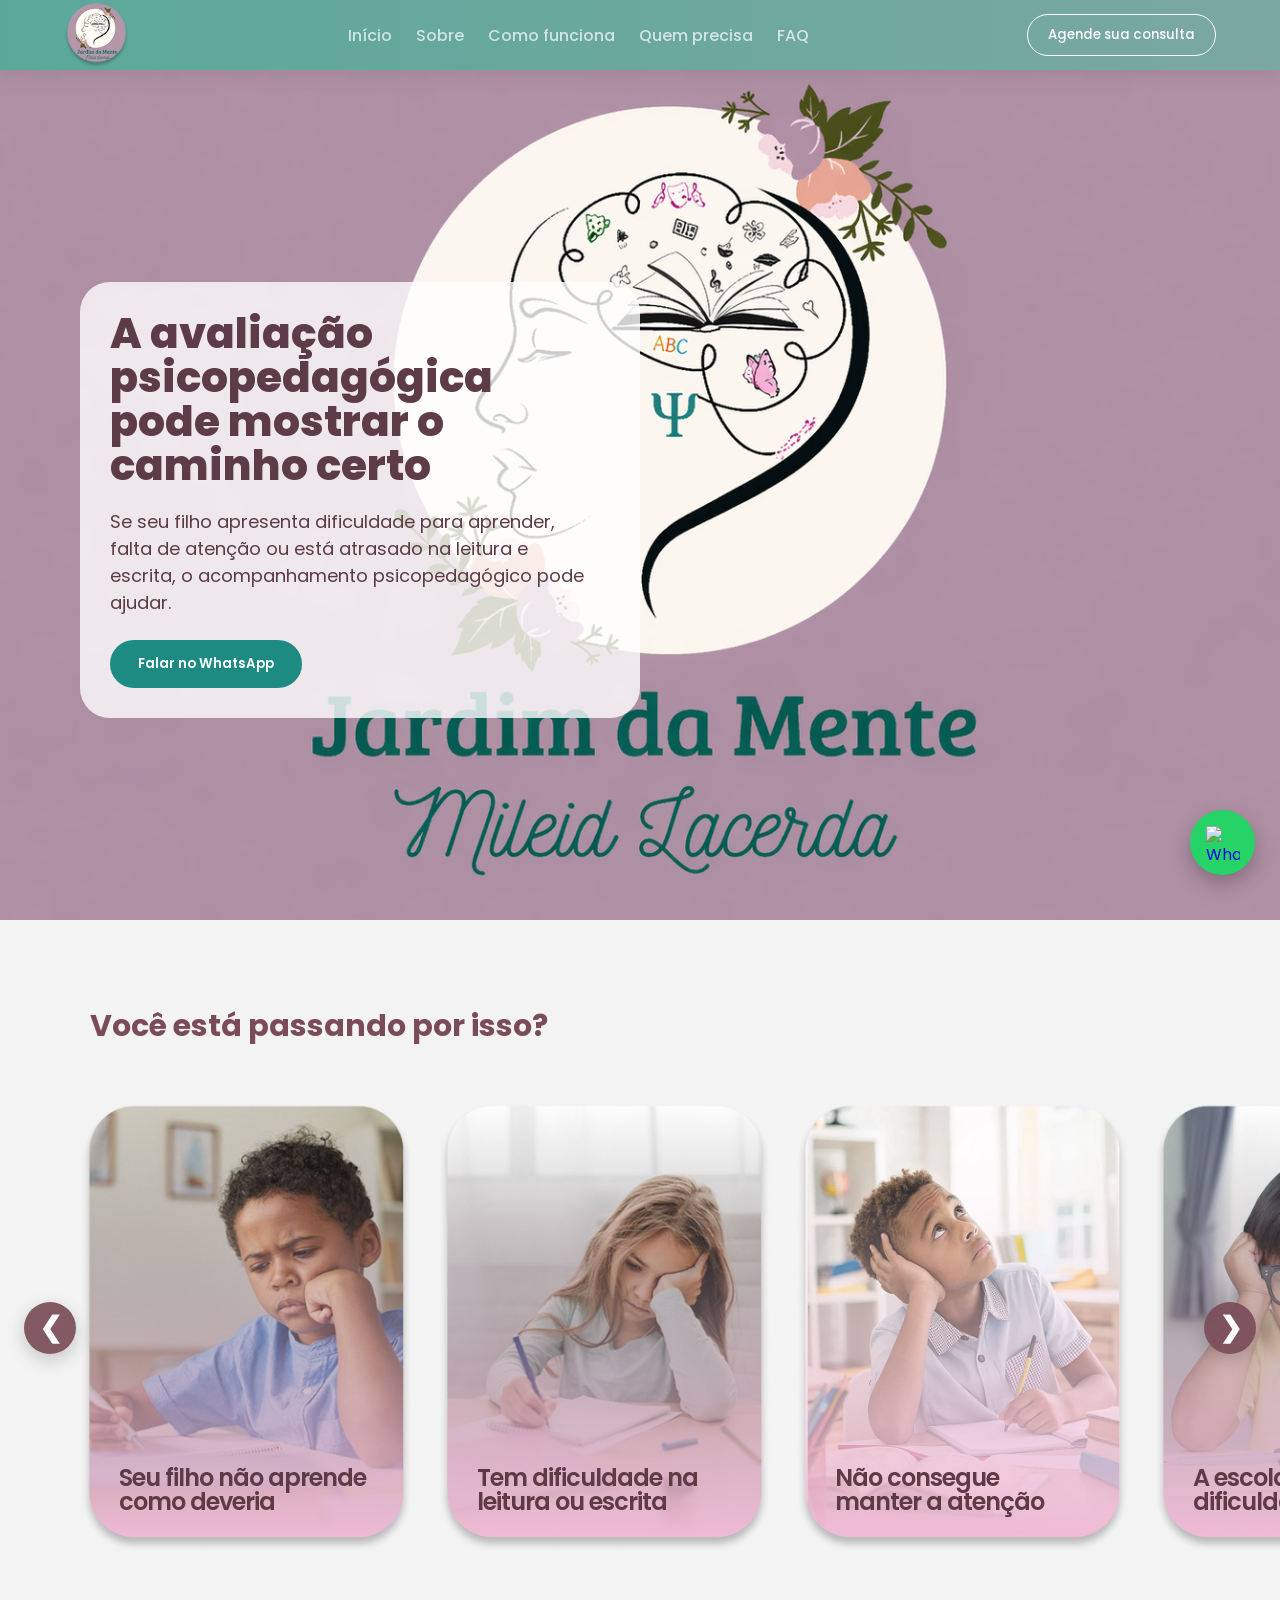
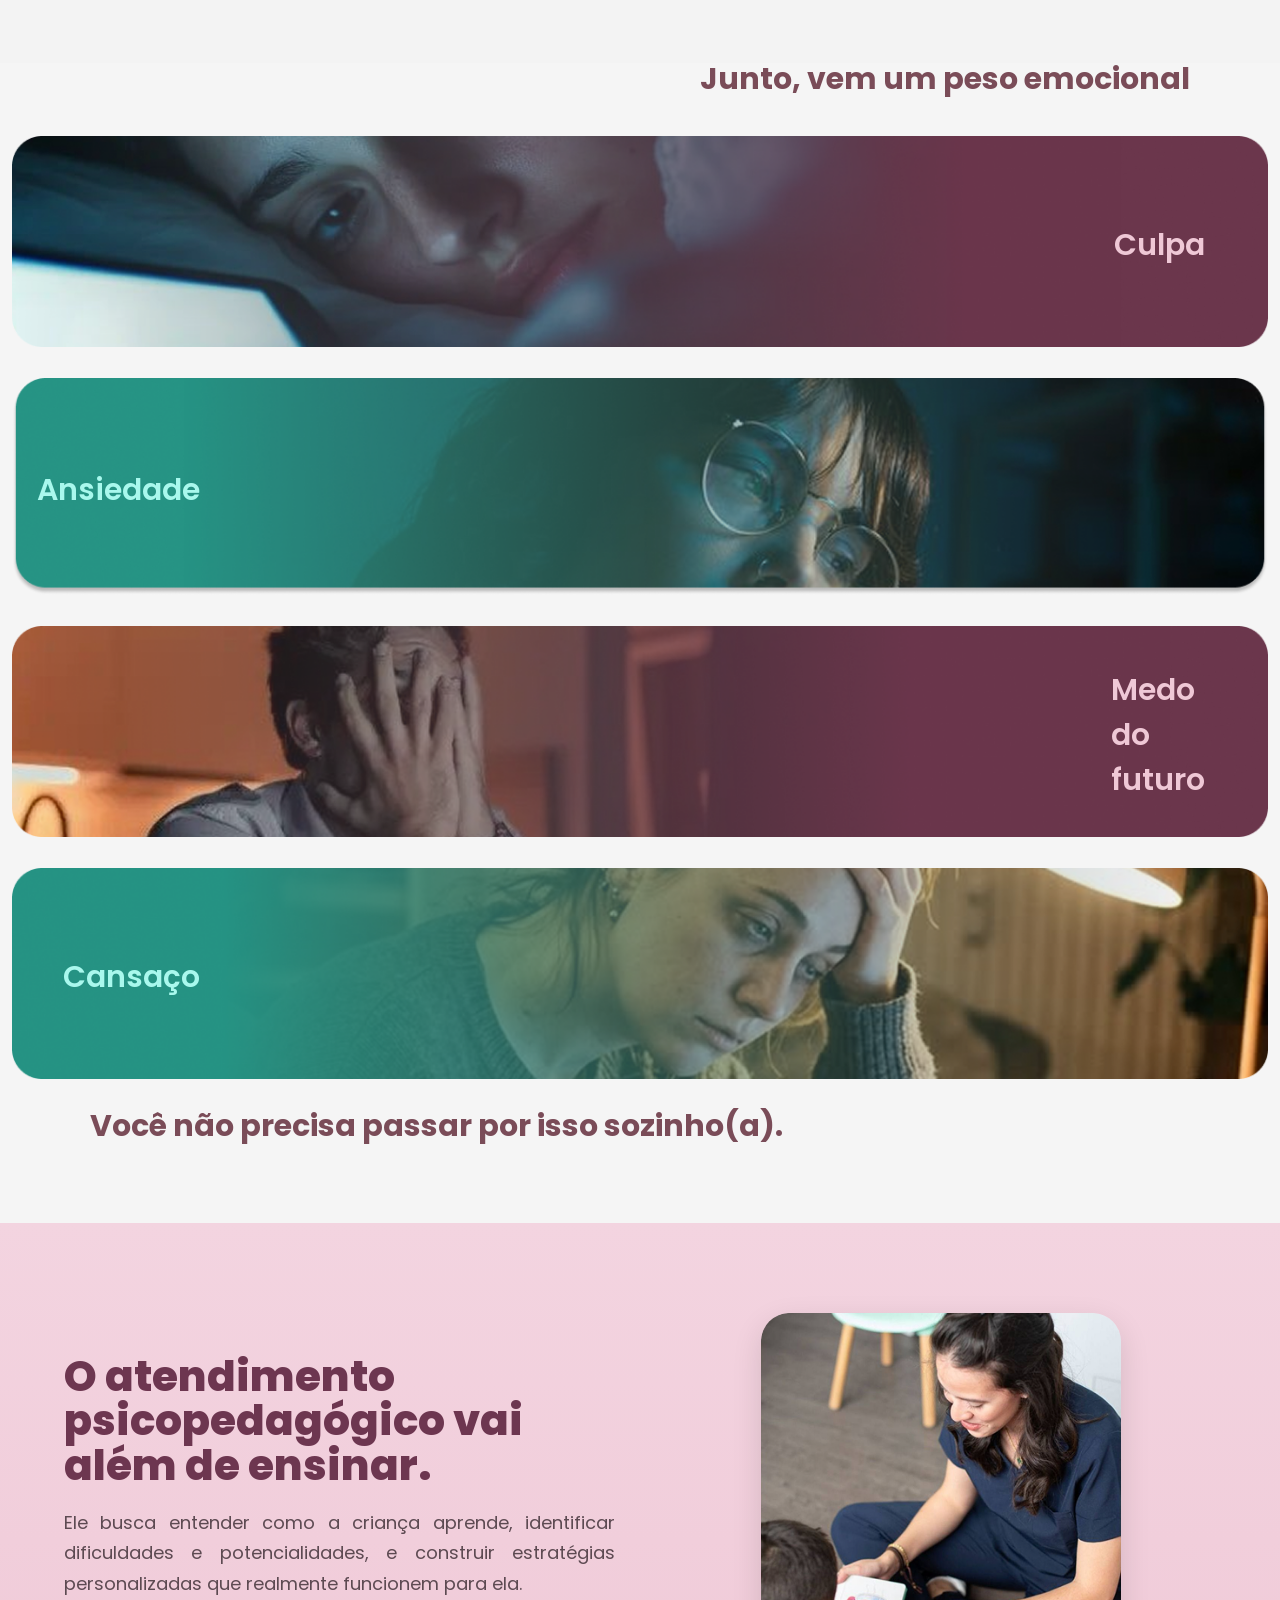
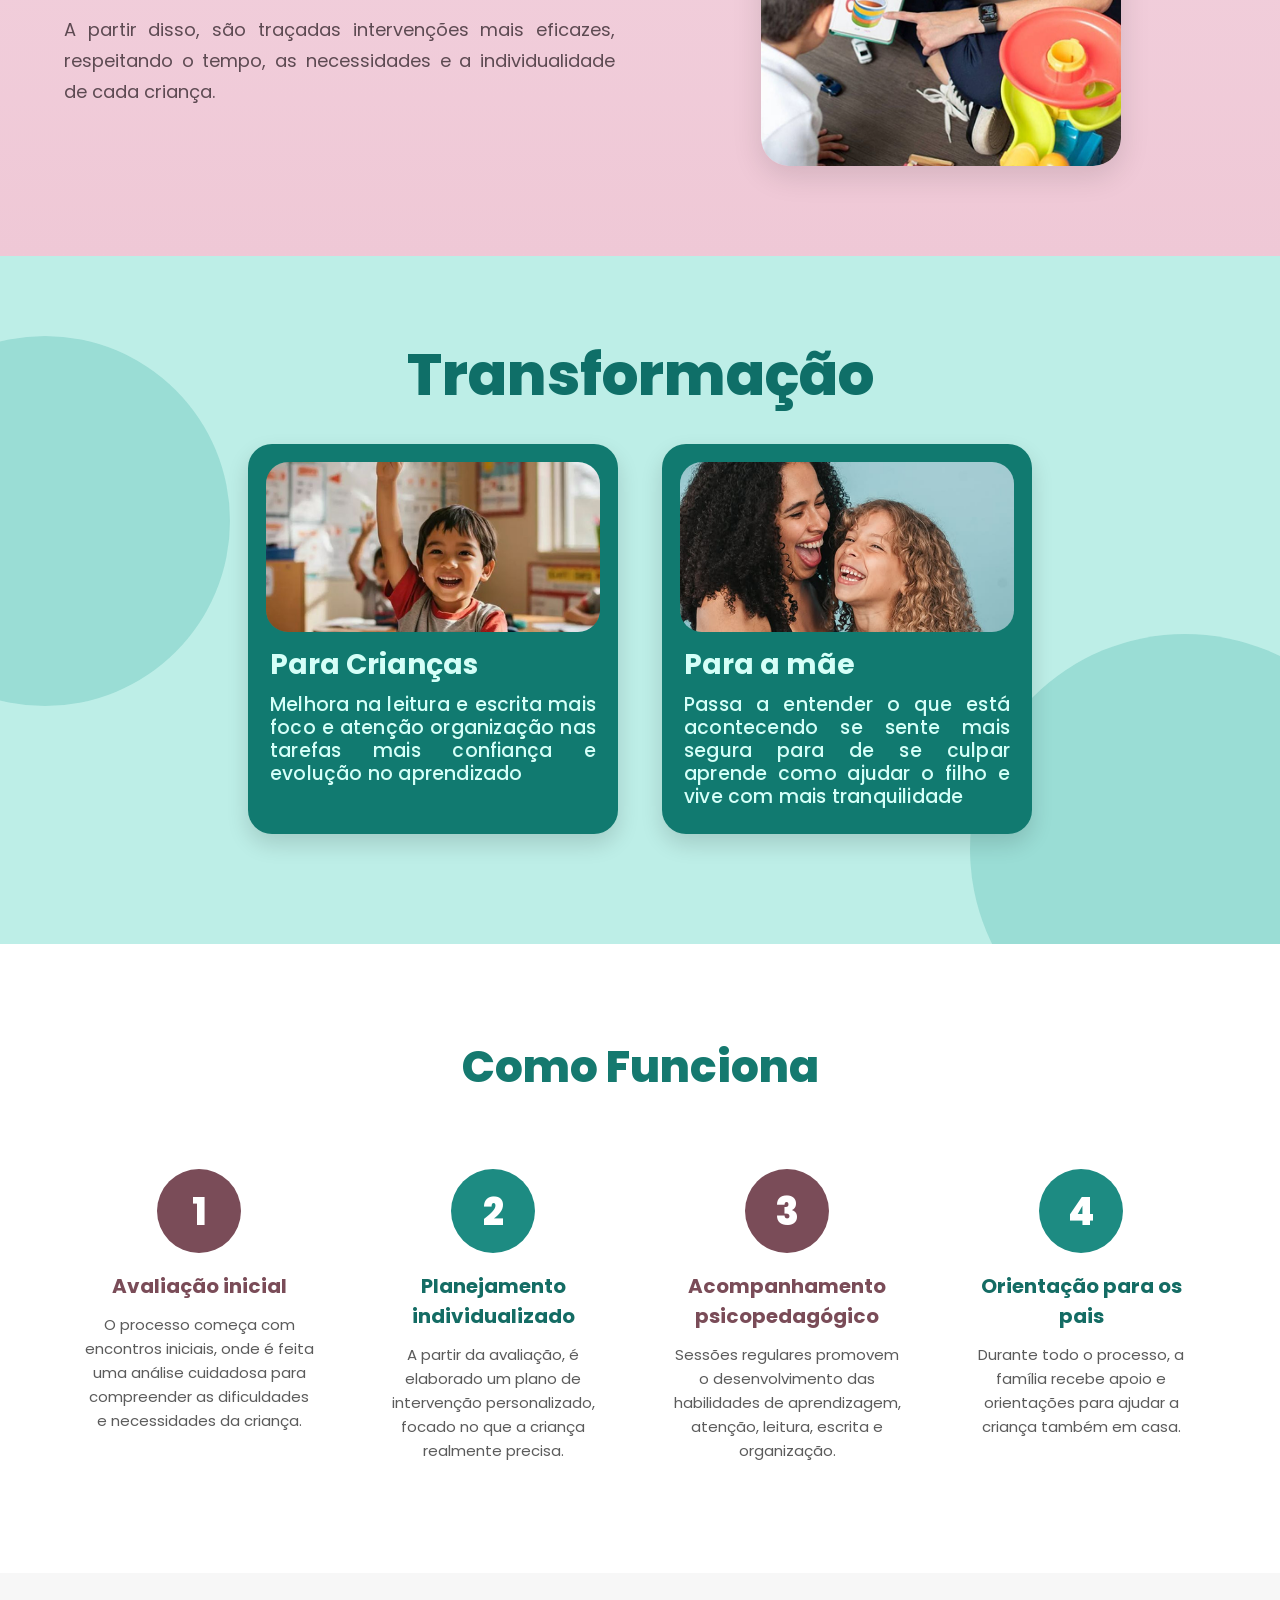
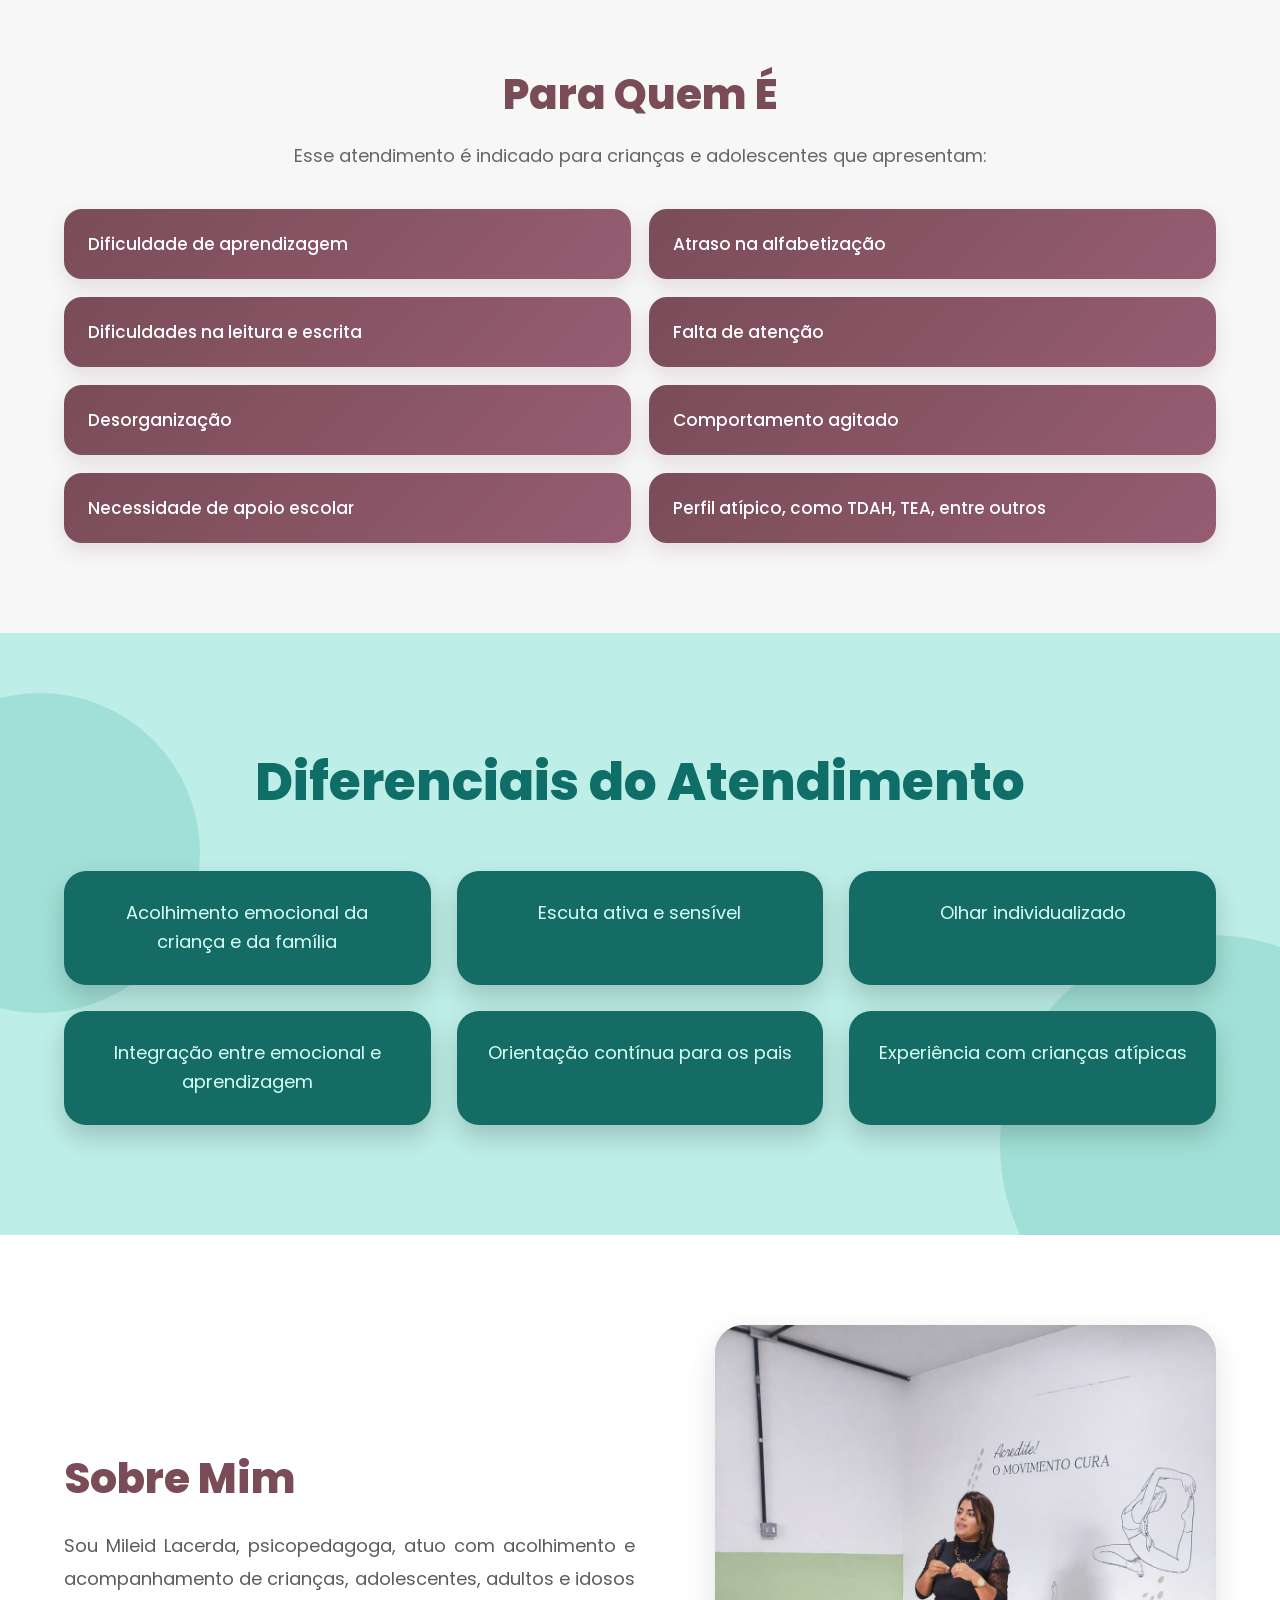
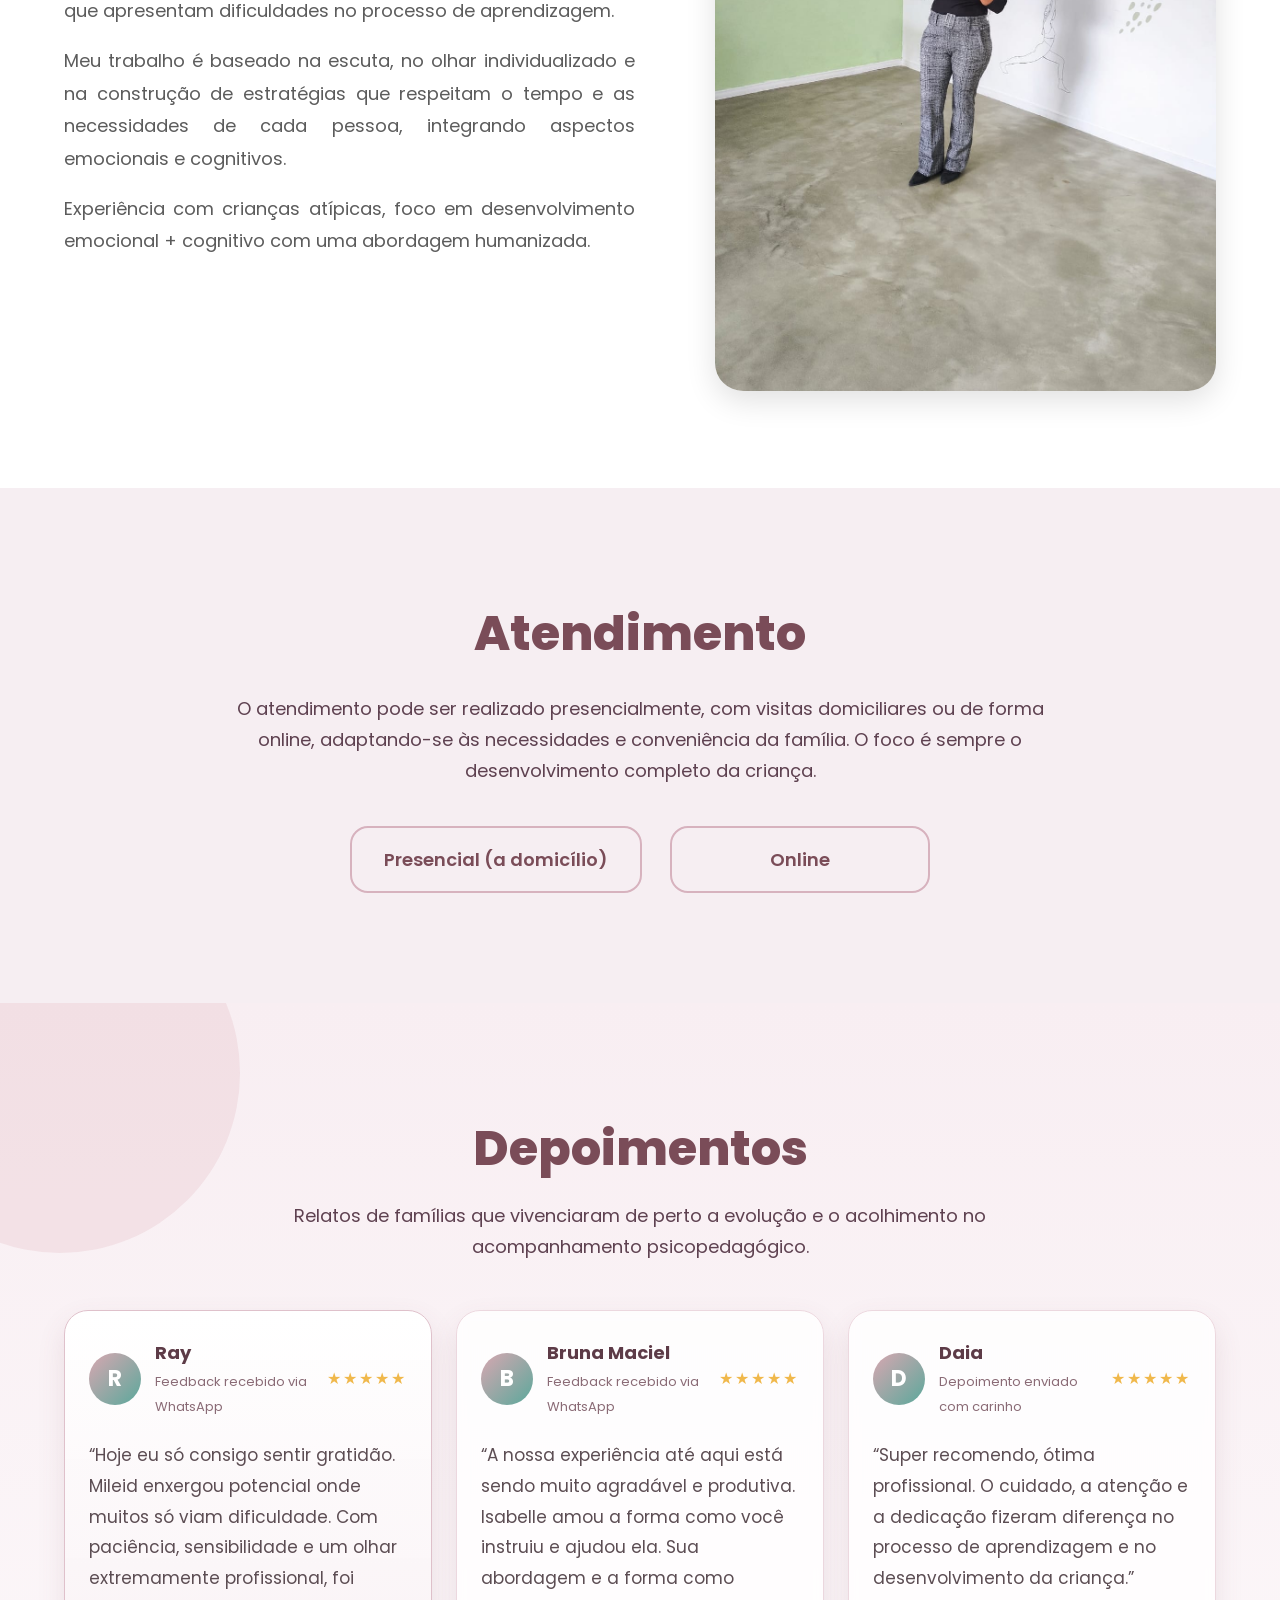
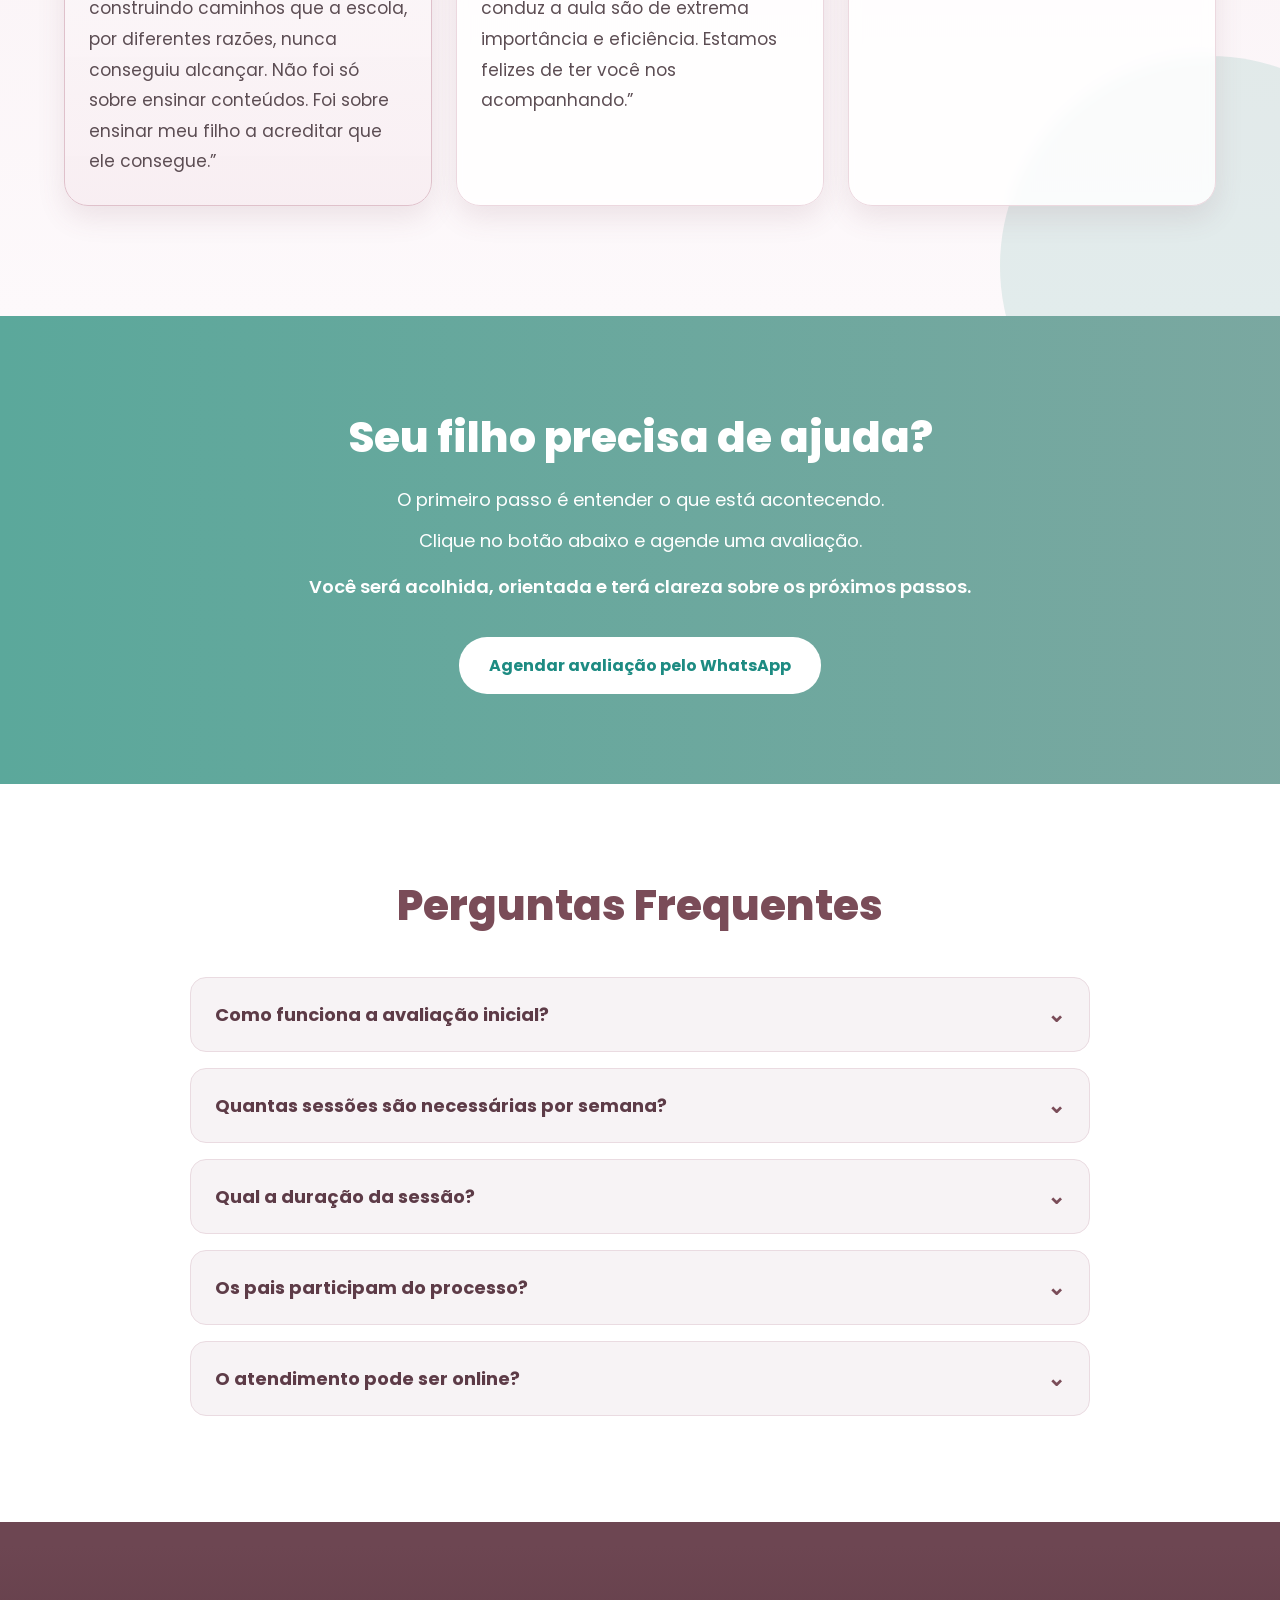
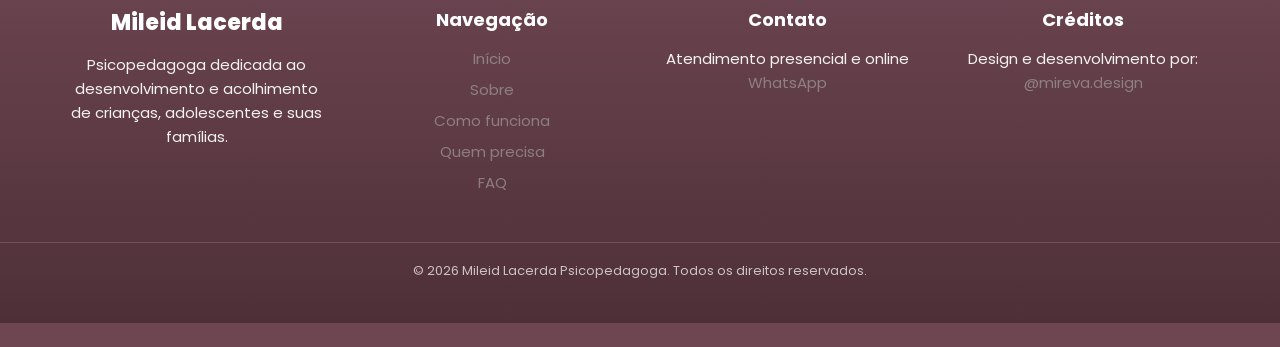
==== commit fd5fd036: "." ====
--- a/index.html
+++ b/index.html
@@ -33,7 +33,7 @@
 <section class="hero" id="hero">
   <div class="hero-text">
     <h1>
-      Apoio psicopedagógico para crianças com dificuldades de aprendizagem
+      A avaliação psicopedagógica pode mostrar o caminho certo
     </h1>
     <p>
       Se seu filho apresenta dificuldade para aprender, falta de atenção ou está atrasado na leitura e escrita,
@@ -265,10 +265,12 @@
         de estratégias que respeitam o tempo e as necessidades de cada pessoa,
         integrando aspectos emocionais e cognitivos.
       </p>
+
+      <p>Experiência com crianças atípicas, foco em desenvolvimento emocional + cognitivo com uma abordagem humanizada.</p>
     </div>
 
     <div class="sobre-imagem">
-      <img src="img/imgMileid.jpeg" alt="Mileid Lacerda">
+      <img src="img/sobremimIMg.jpeg" alt="Mileid Lacerda">
     </div>
   </div>
 </section>
@@ -285,6 +287,78 @@
     </div>
   </div>
 </section>
+
+<!-- depoimentos -->
+
+<section class="depoimentos">
+  <div class="container">
+    <h2>Depoimentos</h2>
+    <p class="subtitulo-depoimentos">
+      Relatos de famílias que vivenciaram de perto a evolução e o acolhimento no acompanhamento psicopedagógico.
+    </p>
+
+    <div class="depoimentos-grid">
+      <article class="depoimento-card destaque">
+        <div class="depoimento-topo">
+          <div class="cliente-info">
+            <div class="cliente-avatar">R</div>
+            <div>
+              <h3>Ray</h3>
+              <span>Feedback recebido via WhatsApp</span>
+            </div>
+          </div>
+          <div class="estrelas">★★★★★</div>
+        </div>
+
+        <p class="depoimento-texto">
+          “Hoje eu só consigo sentir gratidão. Mileid enxergou potencial onde muitos só viam dificuldade.
+          Com paciência, sensibilidade e um olhar extremamente profissional, foi construindo caminhos que a escola,
+          por diferentes razões, nunca conseguiu alcançar. Não foi só sobre ensinar conteúdos. Foi sobre ensinar meu
+          filho a acreditar que ele consegue.”
+        </p>
+      </article>
+
+      <article class="depoimento-card">
+        <div class="depoimento-topo">
+          <div class="cliente-info">
+            <div class="cliente-avatar">B</div>
+            <div>
+              <h3>Bruna Maciel</h3>
+              <span>Feedback recebido via WhatsApp</span>
+            </div>
+          </div>
+          <div class="estrelas">★★★★★</div>
+        </div>
+
+        <p class="depoimento-texto">
+          “A nossa experiência até aqui está sendo muito agradável e produtiva.
+          Isabelle amou a forma como você instruiu e ajudou ela. Sua abordagem e a forma como conduz a aula
+          são de extrema importância e eficiência. Estamos felizes de ter você nos acompanhando.”
+        </p>
+      </article>
+
+      <article class="depoimento-card">
+        <div class="depoimento-topo">
+          <div class="cliente-info">
+            <div class="cliente-avatar">D</div>
+            <div>
+              <h3>Daia</h3>
+              <span>Depoimento enviado com carinho</span>
+            </div>
+          </div>
+          <div class="estrelas">★★★★★</div>
+        </div>
+
+        <p class="depoimento-texto">
+          “Super recomendo, ótima profissional. O cuidado, a atenção e a dedicação fizeram diferença no processo
+          de aprendizagem e no desenvolvimento da criança.”
+        </p>
+      </article>
+    </div>
+  </div>
+</section>
+
+<!-- ctaFInal -->
 
 <section class="cta-final">
   <div class="container cta-box">
@@ -366,9 +440,46 @@
 </a>
 
 <footer>
-  <div class="container">
+ <footer class="footer">
+  <div class="container footer-grid">
+
+    <div class="footer-col">
+      <h3>Mileid Lacerda</h3>
+      <p>
+        Psicopedagoga dedicada ao desenvolvimento e acolhimento de crianças,
+        adolescentes e suas famílias.
+      </p>
+    </div>
+
+    <div class="footer-col">
+      <h4>Navegação</h4>
+      <a href="#hero">Início</a>
+      <a href="#problema">Sobre</a>
+      <a href="#como-funciona">Como funciona</a>
+      <a href="#para-quem">Quem precisa</a>
+      <a href="#faq">FAQ</a>
+    </div>
+
+    <div class="footer-col">
+      <h4>Contato</h4>
+      <p>Atendimento presencial e online</p>
+      <a href="https://wa.me/5511921595542" target="_blank">WhatsApp</a>
+    </div>
+
+    <div class="footer-col">
+      <h4>Créditos</h4>
+      <p>Design e desenvolvimento por:</p>
+      <a href="https://www.instagram.com/mireva.design/" target="_blank">
+        @mireva.design
+      </a>
+    </div>
+
+  </div>
+
+  <div class="footer-bottom">
     <p>© 2026 Mileid Lacerda Psicopedagoga. Todos os direitos reservados.</p>
   </div>
+</footer>
 </footer>
 
 <script src="script.js"></script>
--- a/style.css
+++ b/style.css
@@ -96,25 +96,28 @@
   padding: 140px 80px 80px;
   display: flex;
   align-items: center;
-  background: url('img/hero.png') center/cover no-repeat;
+  background: url('img/heroLogo.png') center/cover no-repeat;
   margin-top: 20px;
 }
 
 .hero-text{
   width: 50%;
   max-width: 620px;
+  background-color: #ffffffcb;
+  padding: 30px;
+  border-radius: 30px;
 }
 
 .hero-text h1{
   font-size: 42px;
   line-height: 1.05;
   margin-bottom: 20px;
-  color: #2f2b2c;
+  color: #5d3b47;
   font-weight: 800;
 }
 
 .hero-text p{
-  color: #5e5557;
+  color: #5c3b44;
   margin-bottom: 24px;
   font-size: 18px;
   max-width: 480px;
@@ -1028,4 +1031,299 @@
 
 .whatsapp-float{
   animation: pulseWhats 2.5s infinite;
+}
+/* DEPOIMENTOS */
+.depoimentos{
+  position: relative;
+  padding: 110px 0;
+  background: linear-gradient(180deg, #f8eef2 0%, #fdf9fb 100%);
+  overflow: hidden;
+}
+
+.depoimentos::before{
+  content: "";
+  position: absolute;
+  width: 360px;
+  height: 360px;
+  border-radius: 50%;
+  background: rgba(216, 167, 177, 0.22);
+  top: -110px;
+  left: -120px;
+}
+
+.depoimentos::after{
+  content: "";
+  position: absolute;
+  width: 420px;
+  height: 420px;
+  border-radius: 50%;
+  background: rgba(91, 168, 155, 0.16);
+  right: -140px;
+  bottom: -160px;
+}
+
+.depoimentos .container{
+  position: relative;
+  z-index: 2;
+}
+
+.depoimentos h2{
+  text-align: center;
+  font-size: 48px;
+  color: #7a4c58;
+  margin-bottom: 16px;
+  font-weight: 800;
+}
+
+.subtitulo-depoimentos{
+  max-width: 760px;
+  margin: 0 auto 48px;
+  text-align: center;
+  font-size: 18px;
+  line-height: 1.7;
+  color: #5e4150;
+}
+
+.depoimentos-grid{
+  display: grid;
+  grid-template-columns: repeat(3, 1fr);
+  gap: 24px;
+  align-items: stretch;
+}
+
+.depoimento-card{
+  background: rgba(255, 255, 255, 0.82);
+  backdrop-filter: blur(6px);
+  border: 1px solid #ecd8df;
+  border-radius: 24px;
+  padding: 28px 24px;
+  box-shadow: 0 12px 28px rgba(122, 76, 88, 0.12);
+  transition: transform 0.3s ease, box-shadow 0.3s ease;
+}
+
+.depoimento-card:hover{
+  transform: translateY(-6px);
+  box-shadow: 0 16px 34px rgba(122, 76, 88, 0.16);
+}
+
+.depoimento-card.destaque{
+  background: linear-gradient(180deg, rgba(255,255,255,0.96) 0%, rgba(248,238,242,0.98) 100%);
+  border: 1px solid #dfc1cb;
+}
+
+.depoimento-topo{
+  display: flex;
+  align-items: center;
+  justify-content: space-between;
+  gap: 16px;
+  margin-bottom: 22px;
+}
+
+.cliente-info{
+  display: flex;
+  align-items: center;
+  gap: 14px;
+}
+
+.cliente-avatar{
+  width: 52px;
+  height: 52px;
+  border-radius: 50%;
+  background: linear-gradient(135deg, #d8a7b1, #5ba89b);
+  color: white;
+  display: flex;
+  align-items: center;
+  justify-content: center;
+  font-size: 22px;
+  font-weight: 700;
+  flex-shrink: 0;
+}
+
+.cliente-info h3{
+  font-size: 18px;
+  color: #5d3b47;
+  font-weight: 700;
+  margin-bottom: 2px;
+}
+
+.cliente-info span{
+  font-size: 13px;
+  color: #8a6b76;
+}
+
+.estrelas{
+  color: #f0b84b;
+  font-size: 16px;
+  letter-spacing: 2px;
+  white-space: nowrap;
+}
+
+.depoimento-texto{
+  font-size: 17px;
+  line-height: 1.8;
+  color: #5c4d53;
+}
+
+/* TABLET */
+@media (max-width: 1024px){
+  .depoimentos{
+    padding: 90px 0;
+  }
+
+  .depoimentos h2{
+    font-size: 40px;
+  }
+
+  .depoimentos-grid{
+    grid-template-columns: 1fr 1fr;
+  }
+
+  .depoimento-card.destaque{
+    grid-column: span 2;
+  }
+}
+
+/* MOBILE */
+@media (max-width: 768px){
+  .depoimentos{
+    padding: 70px 0;
+  }
+
+  .depoimentos::before,
+  .depoimentos::after{
+    opacity: 0.5;
+  }
+
+  .depoimentos h2{
+    font-size: 32px;
+  }
+
+  .subtitulo-depoimentos{
+    font-size: 16px;
+    margin-bottom: 32px;
+  }
+
+  .depoimentos-grid{
+    grid-template-columns: 1fr;
+    gap: 18px;
+  }
+
+  .depoimento-card,
+  .depoimento-card.destaque{
+    grid-column: auto;
+    padding: 22px 18px;
+    border-radius: 20px;
+  }
+
+  .depoimento-topo{
+    flex-direction: column;
+    align-items: flex-start;
+    gap: 10px;
+    margin-bottom: 18px;
+  }
+
+  .cliente-avatar{
+    width: 46px;
+    height: 46px;
+    font-size: 20px;
+  }
+
+  .cliente-info h3{
+    font-size: 17px;
+  }
+
+  .depoimento-texto{
+    font-size: 15px;
+    line-height: 1.7;
+  }
+}
+
+/* MOBILE PEQUENO */
+@media (max-width: 480px){
+  .depoimentos h2{
+    font-size: 28px;
+  }
+
+  .subtitulo-depoimentos{
+    font-size: 15px;
+  }
+
+  .depoimento-texto{
+    font-size: 14px;
+  }
+}
+/* FOOTER PROFISSIONAL */
+.footer{
+  background: linear-gradient(180deg, #6d4652, #4e2f38);
+  color: white;
+  padding-top: 60px;
+}
+
+.footer-grid{
+  display: grid;
+  grid-template-columns: repeat(4, 1fr);
+  gap: 30px;
+}
+
+.footer-col h3{
+  font-size: 22px;
+  margin-bottom: 14px;
+  font-weight: 800;
+}
+
+.footer-col h4{
+  font-size: 18px;
+  margin-bottom: 14px;
+  font-weight: 700;
+}
+
+.footer-col p{
+  font-size: 15px;
+  line-height: 1.6;
+  color: rgba(255, 255, 255, 0.932);
+}
+
+.footer-col a{
+  display: block;
+  margin-bottom: 8px;
+  text-decoration: none;
+  color: rgba(173, 173, 173, 0.589);
+  transition: 0.3s;
+  font-size: 15px;
+}
+
+.footer-col a:hover{
+  color: white;
+  transform: translateX(4px);
+}
+
+/* linha final */
+.footer-bottom{
+  margin-top: 40px;
+  padding: 18px 0;
+  text-align: center;
+  border-top: 1px solid rgba(255,255,255,0.15);
+}
+
+.footer-bottom p{
+  font-size: 13px;
+  color: rgba(255,255,255,0.7);
+}
+
+/* RESPONSIVO */
+@media (max-width: 900px){
+  .footer-grid{
+    grid-template-columns: repeat(2, 1fr);
+  }
+}
+
+@media (max-width: 600px){
+  .footer-grid{
+    grid-template-columns: 1fr;
+    text-align: center;
+  }
+
+  .footer-col a:hover{
+    transform: none;
+  }
 }
